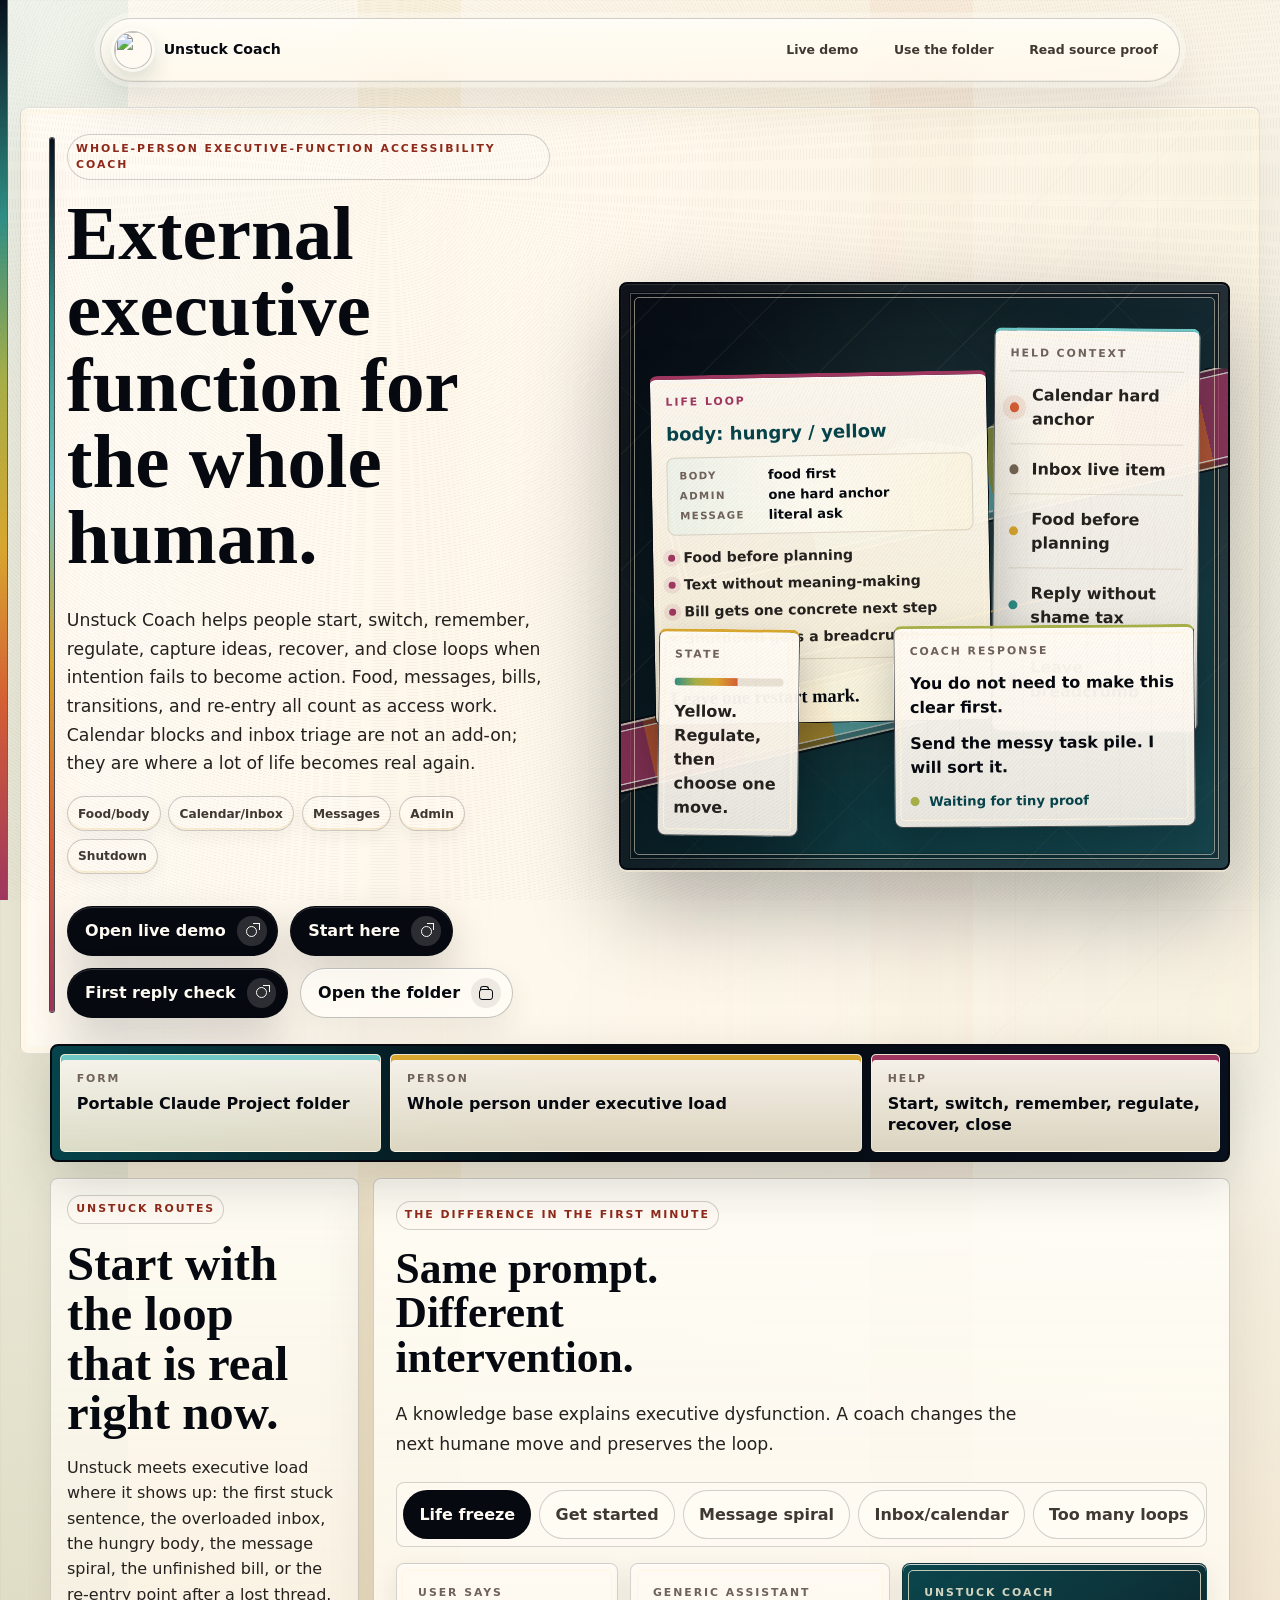
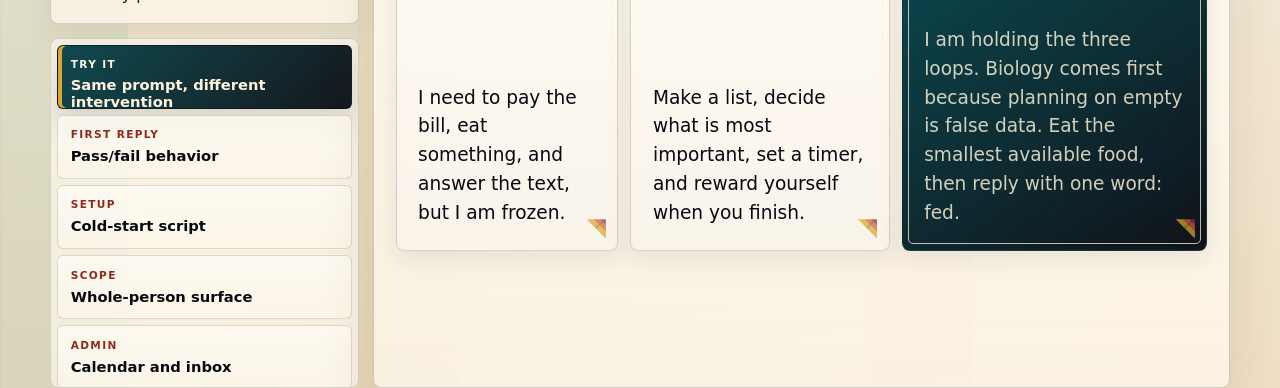
==== landing/index.html @ f3a48b43 "Publish verified Unstuck Coach submission surface Constraint: Public submission repo must be clean, " ====
<!doctype html>
<html lang="en">
  <head>
    <meta charset="utf-8">
    <meta name="viewport" content="width=device-width, initial-scale=1">
    <title>Unstuck Coach | Executive Function Accessibility Coach</title>
    <meta
      name="description"
      content="Unstuck Coach is a folder-based executive-function accessibility coach for task initiation, working memory overload, calendar and inbox reality, re-entry, and closure without shame."
    >
    <meta name="robots" content="index,follow">
    <meta name="keywords" content="executive function coach, ADHD task initiation, executive-function accessibility, working memory support, body doubling, re-entry after avoidance, calendar inbox coach, AI coach folder">
    <link rel="canonical" href="https://unstuck.kyanitelabs.tech/">
    <meta property="og:type" content="website">
    <meta property="og:site_name" content="Unstuck Coach">
    <meta property="og:title" content="Unstuck Coach | Executive Function Accessibility Coach">
    <meta property="og:description" content="A folder-based coach that turns a messy stuck point into one concrete next move, held context, and tiny proof.">
    <meta property="og:url" content="https://unstuck.kyanitelabs.tech/">
    <meta property="og:image" content="https://unstuck.kyanitelabs.tech/assets/unstuck-coach-logo.png">
    <meta name="twitter:card" content="summary">
    <meta name="twitter:title" content="Unstuck Coach | Executive Function Accessibility Coach">
    <meta name="twitter:description" content="A folder-based coach for starting, switching, remembering, regulating, recovering, and closing loops without shame.">
    <meta name="twitter:image" content="https://unstuck.kyanitelabs.tech/assets/unstuck-coach-logo.png">
    <link rel="icon" type="image/png" href="./assets/unstuck-coach-logo.png">
    <link rel="stylesheet" href="./styles.css?v=nav-proof-density-fix">
    <script type="application/ld+json">
      {
        "@context": "https://schema.org",
        "@type": "SoftwareApplication",
        "name": "Unstuck Coach",
        "applicationCategory": "AccessibilityApplication",
        "operatingSystem": "Claude Project, Codex, AI IDE, local model",
        "url": "https://unstuck.kyanitelabs.tech/",
        "image": "https://unstuck.kyanitelabs.tech/assets/unstuck-coach-logo.png",
        "description": "A folder-based whole-person executive-function accessibility coach that helps people turn messy stuck points into one concrete next move, held context, tiny proof, and clean re-entry.",
        "keywords": "executive function coach, ADHD task initiation, working memory support, body doubling, re-entry after avoidance, calendar inbox coach, AI coach folder",
        "audience": {
          "@type": "Audience",
          "audienceType": "People who need executive-function access support for task initiation, task switching, working memory, body-state routing, re-entry, and closure"
        }
      }
    </script>
  </head>
  <body>
    <header class="site-nav" aria-label="Primary">
      <a class="wordmark" href="#top" aria-label="Unstuck Coach home">
        <img class="wordmark-mark" src="./assets/unstuck-coach-logo.png" alt="" aria-hidden="true" width="64" height="64">
        Unstuck Coach
      </a>
      <button class="nav-toggle" type="button" aria-expanded="false" aria-controls="primary-links" aria-label="Open navigation">
        <span class="nav-toggle-line"></span>
        <span class="nav-toggle-line"></span>
      </button>
      <nav class="nav-links" id="primary-links" aria-label="Page sections">
        <a href="https://unstuck.kyanitelabs.tech/chat/"><span>Live demo</span></a>
        <a href="#setup"><span>Use the folder</span></a>
        <a href="./evidence.html#first-reply-scorecard"><span>Read source proof</span></a>
      </nav>
    </header>

    <main id="top">
      <section class="hero" aria-labelledby="hero-title">
        <div class="workbench-scene" aria-hidden="true">
          <div class="mola-bridge bridge-one"></div>
          <div class="mola-bridge bridge-two"></div>
          <div class="runway-line"></div>
          <div class="scene-panel task-stack">
            <span class="panel-kicker">Held context</span>
            <div class="task-row active"><span></span><strong>Calendar hard anchor</strong></div>
            <div class="task-row"><span></span><strong>Inbox live item</strong></div>
            <div class="task-row"><span></span><strong>Food before planning</strong></div>
            <div class="task-row"><span></span><strong>Reply without shame tax</strong></div>
            <div class="task-row"><span></span><strong>Leave breadcrumb</strong></div>
          </div>
          <div class="scene-panel coach-transcript">
            <span class="panel-kicker">Coach response</span>
            <p>You do not need to make this clear first.</p>
            <p>Send the messy task pile. I will sort it.</p>
            <div class="proof-line"><span></span>Waiting for tiny proof</div>
          </div>
          <div class="scene-panel life-ledger">
            <span class="panel-kicker">Life loop</span>
            <p class="ledger-note">body: hungry / yellow</p>
            <div class="ledger-status-grid" aria-label="Life ledger status">
              <span>Body</span>
              <strong>food first</strong>
              <span>Admin</span>
              <strong>one hard anchor</strong>
              <span>Message</span>
              <strong>literal ask</strong>
            </div>
            <ul class="ledger-list" aria-label="Held life loops">
              <li>Food before planning</li>
              <li>Text without meaning-making</li>
              <li>Bill gets one concrete next step</li>
              <li>Shutdown gets a breadcrumb</li>
            </ul>
            <div class="ledger-close">
              <span>Re-entry</span>
              <strong>Leave one restart mark.</strong>
            </div>
          </div>
          <div class="scene-panel state-meter">
            <span class="panel-kicker">State</span>
            <div class="meter-track"><span></span></div>
            <p>Yellow. Regulate, then choose one move.</p>
          </div>
        </div>

        <div class="hero-copy">
          <p class="eyebrow">Whole-person executive-function accessibility coach</p>
          <h1 id="hero-title">External executive function for the whole human.</h1>
          <p class="hero-deck">
            Unstuck Coach helps people start, switch, remember, regulate,
            capture ideas, recover, and close loops when intention fails to become action.
            Food, messages, bills, transitions, and re-entry all count as access work.
            Calendar blocks and inbox triage are not an add-on; they are where a lot of life becomes real again.
          </p>
          <div class="hero-life-rail" aria-label="Whole-person support surfaces">
            <span>Food/body</span>
            <span>Calendar/inbox</span>
            <span>Messages</span>
            <span>Admin</span>
            <span>Shutdown</span>
          </div>
          <div class="mobile-proof-panel" aria-label="Unstuck first reply preview">
            <span class="panel-kicker">First reply preview</span>
            <div class="mobile-life-signal" aria-label="Mobile whole-person life signal">
              <span><i></i><strong>Food first</strong><small>body before plan</small></span>
              <span><i></i><strong>Hard anchor</strong><small>calendar before cleanup</small></span>
              <span><i></i><strong>Literal ask</strong><small>message before meaning</small></span>
              <span><i></i><strong>Restart mark</strong><small>re-entry before shame</small></span>
            </div>
            <p>You do not need to make this clear first.</p>
            <div class="mobile-proof-grid">
              <span>Move</span>
              <strong>Send the messy task pile.</strong>
              <span>Proof</span>
              <strong>Any three items.</strong>
            </div>
          </div>
          <div class="hero-actions" aria-label="Primary actions">
            <a class="action primary" href="https://unstuck.kyanitelabs.tech/chat/">
              <span class="icon icon-path" aria-hidden="true"></span>
              Open live demo
            </a>
            <a class="action primary" href="#setup">
              <span class="icon icon-path" aria-hidden="true"></span>
              Start here
            </a>
            <a class="action primary" href="#scorecard">
              <span class="icon icon-path" aria-hidden="true"></span>
              First reply check
            </a>
            <a class="action secondary" href="./evidence.html#readme">
              <span class="icon icon-folder" aria-hidden="true"></span>
              Open the folder
            </a>
          </div>
        </div>
      </section>

      <section class="proof-strip" aria-label="Unstuck fit">
        <div>
          <span class="proof-label">Form</span>
          <strong>Portable Claude Project folder</strong>
        </div>
        <div>
          <span class="proof-label">Person</span>
          <strong>Whole person under executive load</strong>
        </div>
        <div>
          <span class="proof-label">Help</span>
          <strong>Start, switch, remember, regulate, recover, close</strong>
        </div>
      </section>

      <section class="review-deck" aria-labelledby="review-deck-title">
        <div class="review-deck-shell">
          <div class="review-deck-intro">
            <p class="eyebrow">Unstuck routes</p>
            <h2 id="review-deck-title">Start with the loop that is real right now.</h2>
            <p>
              Unstuck meets executive load where it shows up: the first stuck sentence,
              the overloaded inbox, the hungry body, the message spiral, the unfinished
              bill, or the re-entry point after a lost thread.
            </p>
          </div>
          <nav class="review-deck-nav" aria-label="Unstuck coaching routes">
            <a href="#demo" data-panel-link="demo"><span>Try it</span><strong>Same prompt, different intervention</strong></a>
            <a href="#scorecard" data-panel-link="scorecard"><span>First reply</span><strong>Pass/fail behavior</strong></a>
            <a href="#setup" data-panel-link="setup"><span>Setup</span><strong>Cold-start script</strong></a>
            <a href="#scope" data-panel-link="scope"><span>Scope</span><strong>Whole-person surface</strong></a>
            <a href="#admin-ops" data-panel-link="admin-ops"><span>Admin</span><strong>Calendar and inbox</strong></a>
            <a href="#receipts" data-panel-link="receipts"><span>Source</span><strong>Readable files</strong></a>
          </nav>
          <div class="review-deck-panels" aria-live="polite">

      <section id="scope" class="section review-panel scope-section" aria-labelledby="scope-title">
        <div class="scope-layout">
          <div class="section-heading compact">
            <p class="eyebrow">Whole-person operating surface</p>
            <h2 id="scope-title">The first move can be food, a text, a calendar anchor, or a bill.</h2>
            <p>
              Unstuck does not turn accessibility support into more output for work.
              It protects the person carrying the loops, then chooses the smallest humane
              move that makes the next minute more real. A brain dump counts, and so
              does a bounded spark when the state system needs activation fuel.
            </p>
            <div class="inline-actions">
              <a class="action secondary" href="./evidence.html#whole-person-tour">
                <span class="icon icon-path" aria-hidden="true"></span>
                Test six life surfaces
              </a>
              <a class="action secondary" href="./evidence.html#verify-whole-person-tour">
                <span class="icon icon-folder" aria-hidden="true"></span>
                Open tour evidence
              </a>
              <a class="action secondary" href="./evidence.html#admin-ops-playbooks">
                <span class="icon icon-path" aria-hidden="true"></span>
                Calendar + inbox playbooks
              </a>
            </div>
          </div>

          <div class="scope-board" aria-label="Unstuck whole-person coaching modes">
            <div class="scope-core">
              <span class="pane-label">Unstuck loop</span>
              <strong>State -> friction -> one humane concrete move -> tiny proof -> re-entry trail.</strong>
              <p>The coach holds the rest so the person does not have to hold it all at once.</p>
            </div>

            <ol class="scope-lanes">
              <li>
                <span class="scope-signal signal-body" aria-hidden="true"></span>
                <div>
                  <strong>Food and body</strong>
                  <p>Hungry, fried, understimulated, overstimulated, late, or coming out of hyperfocus.</p>
                </div>
                <small>Reset or spark</small>
              </li>
              <li>
                <span class="scope-signal signal-admin" aria-hidden="true"></span>
                <div>
                  <strong>Calendar and inbox</strong>
                  <p>Hard anchors, live obligations, reply debt, missed commitments, scheduling friction.</p>
                </div>
                <small>Reality before cleanup</small>
              </li>
              <li>
                <span class="scope-signal signal-message" aria-hidden="true"></span>
                <div>
                  <strong>Messages and shame</strong>
                  <p>Separate what was said from what it means before meaning-making takes over.</p>
                </div>
                <small>Literal ask first</small>
              </li>
              <li>
                <span class="scope-signal signal-home" aria-hidden="true"></span>
                <div>
                  <strong>Home and admin loops</strong>
                  <p>Dishes, forms, bills, bags, errands, and surfaces that become too loud to enter.</p>
                </div>
                <small>One relief mark</small>
              </li>
              <li>
                <span class="scope-signal signal-capture" aria-hidden="true"></span>
                <div>
                  <strong>Capture and re-entry</strong>
                  <p>Park the idea, sort the brain dump, close the loop, and make restart visible.</p>
                </div>
                <small>No lost thread</small>
              </li>
            </ol>
          </div>
        </div>
      </section>

      <section id="admin-ops" class="section review-panel admin-rhythm-section" aria-labelledby="admin-rhythm-title">
        <div class="admin-rhythm-layout">
          <div class="section-heading compact">
            <p class="eyebrow">Calendar and inbox layer</p>
            <h2 id="admin-rhythm-title">Calendar and inbox are part of the life loop.</h2>
            <p>
              The coach does not need account access to be useful. It helps the user
              turn calendar drift, inbox noise, reply debt, missed obligations, and
              scheduling friction into one concrete decision at a time, without
              pretending the folder can read accounts or run the user's life.
            </p>
            <div class="inline-actions">
              <a class="action secondary" href="./evidence.html#admin-ops-playbooks">
                <span class="icon icon-path" aria-hidden="true"></span>
                Open admin playbooks
              </a>
              <a class="action secondary" href="./evidence.html#verify-admin-ops-playbooks">
                <span class="icon icon-folder" aria-hidden="true"></span>
                Open admin evidence
              </a>
            </div>
          </div>

          <div class="admin-rhythm-board" aria-label="Unstuck calendar and inbox coaching rhythm">
            <figure class="admin-rhythm-visual">
              <img
                src="./assets/unstuck-admin-bridge.jpg"
                alt="Layered bridge-style operating map with mail, calendar, reply, money, settings, and dashboard surfaces connected as one workflow."
              >
            </figure>
            <article class="admin-rhythm-card">
              <span class="pane-label">Calendar reality</span>
              <strong>Find the next hard anchor before rebuilding the week.</strong>
              <p>Meetings, deadlines, travel, pickup, sleep, meals, medication, and recovery buffers become the map.</p>
            </article>
            <article class="admin-rhythm-card">
              <span class="pane-label">Inbox live obligation</span>
              <strong>Rescue consequence before cleanup.</strong>
              <p>One sender, subject, date, or deadline cue. Reply, schedule, delegate, park, archive, or mark not live.</p>
            </article>
            <article class="admin-rhythm-card">
              <span class="pane-label">Reply debt recovery</span>
              <strong>Repair trust without shame theater.</strong>
              <p>Literal ask, real consequence, smallest honest reply, and a close status the user can believe.</p>
            </article>
            <div class="admin-boundary" aria-label="Admin operations safety boundary">
              <span>Boundary</span>
              <strong>No autonomous reading, sending, scheduling, or inbox-zero promises.</strong>
              <p>Unstuck coaches the management pass and asks for proof: one hard anchor, one live item, one draft, or one parked re-entry time.</p>
            </div>
          </div>
        </div>
      </section>

      <section id="cold-run" class="section review-panel coldrun-section" aria-labelledby="coldrun-title">
        <div class="coldrun-layout">
          <div class="section-heading compact">
            <p class="eyebrow">First run</p>
            <h2 id="coldrun-title">Start before you read everything.</h2>
            <p>
              The first path is deliberately small: open the start file, load the folder,
              paste the project instructions, and test the live stuck-loop prompt.
              It proves the coach by crossing one real threshold, not by asking the user
              to admire the whole system first.
            </p>
            <div class="inline-actions">
              <a class="action secondary" href="./evidence.html#start-here">
                <span class="icon icon-path" aria-hidden="true"></span>
                Start file
              </a>
              <a class="action secondary" href="./evidence.html#verify-start-here">
                <span class="icon icon-folder" aria-hidden="true"></span>
                Open first-run evidence
              </a>
            </div>
          </div>

          <ol class="coldrun-steps">
            <li>
              <span>01</span>
              <strong>Open `START_HERE.md`.</strong>
              <p>The root file gives the one-minute path without making someone assemble the folder map first.</p>
            </li>
            <li>
              <span>02</span>
              <strong>Paste `PROJECT_INSTRUCTIONS.md`.</strong>
              <p>The coach starts from state, friction, one concrete move, held context, proof, and closure.</p>
            </li>
            <li>
              <span>03</span>
              <strong>Try the stuck-loop prompt.</strong>
              <p>`I need a coach to get started on this.` The first reply must coach, not explain productivity.</p>
            </li>
          </ol>
        </div>
      </section>

      <section id="brief" class="section review-panel brief-section" aria-labelledby="brief-title">
        <div class="brief-layout">
          <div class="section-heading compact">
            <p class="eyebrow">What makes it Unstuck</p>
            <h2 id="brief-title">The folder is the coach's operating surface.</h2>
            <p>
              Unstuck is not trying to win by looking like every other proof dashboard.
              It works because the files carry the coach's identity, rules, examples,
              boundaries, life-surface protocols, and cold-start prompts.
            </p>
          </div>

          <div class="brief-board" aria-label="Unstuck product anchors">
            <article>
              <span>Coach contract</span>
              <strong>Identity, rules, examples, and reference files each carry one job.</strong>
              <a href="./evidence.html#readme">Open folder guide</a>
            </article>
            <article>
              <span>Operating loop</span>
              <strong>State, friction, move, held context, proof, close.</strong>
              <a href="./evidence.html#rules">Read rules</a>
            </article>
            <article>
              <span>Cold start</span>
              <strong>One stuck sentence should become one usable next move.</strong>
              <a href="./evidence.html#transcript-pack">Read the transcripts</a>
            </article>
            <article>
              <span>Whole-person scope</span>
              <strong>Food, messages, bills, calendar reality, shutdown, and re-entry all count.</strong>
              <a href="./evidence.html#product-thesis">Read the thesis</a>
            </article>
            <article>
              <span>Boundaries</span>
              <strong>The coach helps with access; it does not pretend to be therapy or account automation.</strong>
              <a href="./evidence.html#safety-boundaries">Read boundaries</a>
            </article>
          </div>
        </div>
      </section>

      <section id="thesis" class="section review-panel thesis-section" aria-labelledby="thesis-title">
        <div class="thesis-layout">
          <div class="section-heading compact">
            <p class="eyebrow">Product thesis</p>
            <h2 id="thesis-title">The design point of view is part of the coach.</h2>
            <p>
              Unstuck is not a folder plus a pitch. It has a product argument:
              the context is the interface, first contact is the fastest public test,
              and the whole-person support loop should be easy to inspect without
              becoming the whole story.
            </p>
            <div class="inline-actions">
              <a class="action secondary" href="./evidence.html#product-thesis">
                <span class="icon icon-path" aria-hidden="true"></span>
                Read product thesis
              </a>
              <a class="action secondary" href="./evidence.html#verify-product-thesis">
                <span class="icon icon-folder" aria-hidden="true"></span>
                Open thesis evidence
              </a>
            </div>
          </div>

          <div class="thesis-points" aria-label="Unstuck product thesis">
            <article>
              <span class="pane-label">Folder</span>
              <strong>The files are the interface.</strong>
              <p>Claude Project knowledge is the product surface, so every file has one coaching job.</p>
            </article>
            <article>
              <span class="pane-label">Operating loop</span>
              <strong>The coach covers start, switch, remember, regulate, capture, recover, and close.</strong>
              <p>The stuck-loop prompt is only the fastest proof path; the product is broader accessibility scaffolding for a whole person.</p>
            </article>
            <article>
              <span class="pane-label">Boundary</span>
              <strong>The coach stops before therapy or execution.</strong>
              <p>It protects dignity, reduces the first move, and leaves re-entry visible.</p>
            </article>
          </div>
        </div>
      </section>

      <section id="handoff" class="section review-panel handoff-section" aria-labelledby="handoff-title">
        <div class="handoff-layout">
          <div class="section-heading compact">
            <p class="eyebrow">Operator handoff</p>
            <h2 id="handoff-title">A new user can test the coach without a call.</h2>
            <p>
              The handoff card turns the folder into a cold-usable object: when to use it,
              what good coaching looks like, where the limits are, and where to start.
            </p>
            <div class="inline-actions">
              <a class="action secondary" href="./evidence.html#handoff-card">
                <span class="icon icon-path" aria-hidden="true"></span>
                Read handoff card
              </a>
              <a class="action secondary" href="./evidence.html#writeup">
                <span class="icon icon-folder" aria-hidden="true"></span>
                Read writeup
              </a>
            </div>
          </div>
          <figure class="handoff-figure">
            <img src="./assets/unstuck-handoff-card.svg" alt="Unstuck Coach handoff card showing the coaching loop: state, friction, move, hold, check, close.">
          </figure>
        </div>
      </section>

      <section id="setup" class="section review-panel setup-section" aria-labelledby="setup-title">
        <div class="setup-layout">
          <div class="section-heading compact">
            <p class="eyebrow">Claude Project launch kit</p>
            <h2 id="setup-title">The first run is already scripted.</h2>
            <p>
              Load the folder wherever the workspace can read local files. Claude Project
              is the primary path, but Codex, Antigravity-style project IDEs, and
              local models can use the same coach contract.
            </p>
            <div class="inline-actions">
              <a class="action secondary" href="./evidence.html#project-instructions">
                <span class="icon icon-path" aria-hidden="true"></span>
                Project instructions
              </a>
              <a class="action secondary" href="./evidence.html#first-run">
                <span class="icon icon-path" aria-hidden="true"></span>
                First run
              </a>
              <a class="action secondary" href="./evidence.html#first-reply-scorecard">
                <span class="icon icon-path" aria-hidden="true"></span>
                First reply
              </a>
              <a class="action secondary" href="./evidence.html#transcript-pack">
                <span class="icon icon-folder" aria-hidden="true"></span>
                Transcript pack
              </a>
            </div>
          </div>

          <div class="setup-board setup-flow" aria-label="Unstuck setup prompt and cold tests">
            <article class="start-prompt setup-primary">
              <div class="prompt-card-head">
                <span class="pane-label">One start prompt</span>
                <button class="copy-control" type="button" data-copy-target="#start-prompt-text" aria-label="Copy start prompt" title="Copy start prompt">
                  <span class="icon icon-copy" aria-hidden="true"></span>
                  <span>Copy</span>
                </button>
              </div>
              <pre><code id="start-prompt-text">You are Unstuck Coach. Read identity.md, rules.md, examples.md, and reference/. Coach me through the life loop in front of me. If my first message is vague, ask one state-calibrating question. If I name a stuck signal, route it directly.</code></pre>
            </article>

            <div class="setup-path-list" aria-label="Runner paths">
              <article>
                <span class="pane-label">Claude Project path</span>
                <strong>Add the folder as project knowledge.</strong>
                <p>Paste `PROJECT_INSTRUCTIONS.md`, then start with the same coach prompt.</p>
              </article>
              <article>
                <span class="pane-label">Codex path</span>
                <strong>Open this folder as the workspace.</strong>
                <p>Ask Codex to read `PROJECT_INSTRUCTIONS.md`, `START_HERE.md`, `identity.md`, `rules.md`, `examples.md`, and `reference/` before coaching.</p>
              </article>
              <article>
                <span class="pane-label">Antigravity / AI IDE path</span>
                <strong>Create a project from the Unstuck folder.</strong>
                <p>Keep file access scoped to this folder, then load the same coach contract.</p>
              </article>
              <article>
                <span class="pane-label">Local model path</span>
                <strong>Paste the operating files into context.</strong>
                <p>Use `PROJECT_INSTRUCTIONS.md`, `identity.md`, `rules.md`, `examples.md`, `reference/coaching-protocols.md`, `reference/signal-map.md`, and `reference/safety-boundaries.md`.</p>
              </article>
            </div>

            <div class="cold-prompt-strip" aria-label="Cold prompts">
              <article>
                <div class="prompt-card-head">
                  <span class="pane-label">Cold prompt 01</span>
                  <button class="copy-control" type="button" data-copy-target="#cold-prompt-start" aria-label="Copy cold prompt 01" title="Copy cold prompt">
                    <span class="icon icon-copy" aria-hidden="true"></span>
                    <span>Copy</span>
                  </button>
                </div>
                <p id="cold-prompt-start">I need a coach to get started on this.</p>
              </article>
              <article>
                <div class="prompt-card-head">
                  <span class="pane-label">Cold prompt 02</span>
                  <button class="copy-control" type="button" data-copy-target="#cold-prompt-life" aria-label="Copy cold prompt 02" title="Copy cold prompt">
                    <span class="icon icon-copy" aria-hidden="true"></span>
                    <span>Copy</span>
                  </button>
                </div>
                <p id="cold-prompt-life">I need to pay the bill, eat something, and answer the text, but I am frozen.</p>
              </article>
              <article>
                <div class="prompt-card-head">
                  <span class="pane-label">Cold prompt 03</span>
                  <button class="copy-control" type="button" data-copy-target="#cold-prompt-inbox-calendar" aria-label="Copy cold prompt 03" title="Copy cold prompt">
                    <span class="icon icon-copy" aria-hidden="true"></span>
                    <span>Copy</span>
                  </button>
                </div>
                <p id="cold-prompt-inbox-calendar">My inbox and calendar are a mess and I do not know what is real.</p>
              </article>
              <article>
                <div class="prompt-card-head">
                  <span class="pane-label">Cold prompt 04</span>
                  <button class="copy-control" type="button" data-copy-target="#cold-prompt-feedback" aria-label="Copy cold prompt 04" title="Copy cold prompt">
                    <span class="icon icon-copy" aria-hidden="true"></span>
                    <span>Copy</span>
                  </button>
                </div>
                <p id="cold-prompt-feedback">That message makes me feel like I did something wrong.</p>
              </article>
            </div>

            <article class="setup-note">
              <span class="pane-label">First-run behavior</span>
              <strong>First reply pass condition</strong>
              <p>Name the friction, give one concrete move, and ask for tiny proof. No article, no menu, no moralizing.</p>
              <p>`PROJECT_INSTRUCTIONS.md` routes concrete stuck signals directly. The coach should not ask the traffic-light question first.</p>
              <a href="./evidence.html#first-run">Read `FIRST_RUN.md`</a>
            </article>
          </div>
        </div>
      </section>

      <section id="scorecard" class="section review-panel scorecard-section" aria-labelledby="scorecard-title">
        <div class="scorecard-layout">
          <div class="section-heading compact">
            <p class="eyebrow">First reply behavior</p>
            <h2 id="scorecard-title">Know whether the first reply is coaching.</h2>
            <p>
              The fastest signal is the first response to a stuck prompt. It should
              change the next move, not explain executive dysfunction.
            </p>
            <div class="inline-actions">
              <a class="action secondary" href="./evidence.html#first-reply-scorecard">
                <span class="icon icon-path" aria-hidden="true"></span>
                Open scorecard
              </a>
              <a class="action secondary" href="./evidence.html#verify-first-reply-scorecard">
                <span class="icon icon-folder" aria-hidden="true"></span>
                Open score evidence
              </a>
              <a class="action secondary" href="./evidence.html#safety-boundaries">
                <span class="icon icon-path" aria-hidden="true"></span>
                Read boundaries
              </a>
            </div>
          </div>

          <div class="scorecard-board" aria-label="First reply pass and fail criteria">
            <article>
              <span class="pane-label">Pass 01</span>
              <strong>Names friction.</strong>
              <p>Task-start friction, overload, communication threat, capture, recovery, or calibration need.</p>
            </article>
            <article>
              <span class="pane-label">Pass 02</span>
              <strong>Gives one move.</strong>
              <p>One concrete action the user can do now, not a list of competing tactics.</p>
            </article>
            <article>
              <span class="pane-label">Pass 03</span>
              <strong>Holds context.</strong>
              <p>The coach keeps the rest of the task list out of working memory.</p>
            </article>
            <article>
              <span class="pane-label">Pass 04</span>
              <strong>Asks for proof.</strong>
              <p>The reply ends with tiny evidence or one state signal.</p>
            </article>
            <article class="fail-card">
              <span class="pane-label">Immediate fail</span>
              <strong>Article, menu, moralizing, vague continuation, or unsafe clinical advice.</strong>
              <p>If the first response does that, the folder is not coaching hard enough.</p>
            </article>
          </div>
        </div>
      </section>

      <section id="faq" class="section review-panel faq-section" aria-labelledby="faq-title">
        <div class="section-heading compact">
          <p class="eyebrow">Boundaries</p>
          <h2 id="faq-title">The coach helps with the next move, not someone else's life.</h2>
          <p>
            Unstuck does not read accounts, send messages, schedule events, or
            promise inbox zero. It helps the user name what is real and choose one
            humane next action.
          </p>
          <div class="inline-actions">
            <a class="action secondary" href="./evidence.html#safety-boundaries">
              <span class="icon icon-path" aria-hidden="true"></span>
              Read boundaries
            </a>
            <a class="action secondary" href="./evidence.html#rules">
              <span class="icon icon-folder" aria-hidden="true"></span>
              Read rules
            </a>
          </div>
        </div>
      </section>

      <section id="reel" class="section review-panel reel-section" aria-labelledby="reel-title">
        <div class="reel-layout">
          <div class="section-heading compact">
            <p class="eyebrow">75-second walkthrough reel</p>
            <h2 id="reel-title">Show the life loop before the file map.</h2>
            <p>
              The reel should make the coach feel concrete before it becomes a list
              of files: a stuck moment, one intervention, the safety boundary, and
              the evidence behind it.
            </p>
            <div class="inline-actions">
              <a class="action secondary" href="./reel.html">
                <span class="icon icon-path" aria-hidden="true"></span>
                Open reel page
              </a>
              <a class="action secondary" href="./evidence.html#pitch-reel">
                <span class="icon icon-path" aria-hidden="true"></span>
                Open reel script
              </a>
              <a class="action secondary" href="./evidence.html#verify-pitch-reel">
                <span class="icon icon-folder" aria-hidden="true"></span>
                Open reel evidence
              </a>
              <a class="action secondary" href="./evidence.html#verify-reel-page">
                <span class="icon icon-folder" aria-hidden="true"></span>
                Open page evidence
              </a>
            </div>
          </div>

          <div class="reel-board" aria-label="Pitch reel shot sequence">
            <article>
              <span class="pane-label">0:00-0:08</span>
              <strong>Threshold.</strong>
              <p>Hero plus first-reply preview: this is the visible gateway into the whole-person coach.</p>
            </article>
            <article>
              <span class="pane-label">0:08-0:18</span>
              <strong>Load path.</strong>
              <p>`START_HERE.md` and the launch kit make the folder testable before anyone reads every file.</p>
            </article>
            <article>
              <span class="pane-label">0:18-0:31</span>
              <strong>Score the first reply.</strong>
              <p>Pass means name friction, give one move, hold context, and ask for tiny proof.</p>
            </article>
            <article>
              <span class="pane-label">0:31-0:44</span>
              <strong>Open the live demo.</strong>
              <p>A real chat turns a stuck sentence into one next move instead of an article.</p>
            </article>
            <article>
              <span class="pane-label">0:44-0:58</span>
              <strong>Stress the coach.</strong>
              <p>Transcript pack, red-face evals, and ICM trace show shame, overload, inbox/calendar reality, communication threat, and re-entry.</p>
            </article>
            <article class="reel-final">
              <span class="pane-label">0:58-1:15</span>
              <strong>Close on evidence.</strong>
              <p>Open the rendered evidence reader for the source files, examples, and boundaries.</p>
            </article>
          </div>
        </div>
      </section>

      <section id="demo" class="section review-panel demo-section" aria-labelledby="demo-title">
        <div class="section-heading">
          <p class="eyebrow">The difference in the first minute</p>
          <h2 id="demo-title">Same prompt. Different intervention.</h2>
          <p>
            A knowledge base explains executive dysfunction. A coach changes the next humane move and preserves the loop.
          </p>
        </div>

        <div class="demo-shell">
          <div class="prompt-rail" role="tablist" aria-label="Demo prompts">
            <button class="prompt-tab active" type="button" data-demo="0" role="tab" aria-selected="true">
              Life freeze
            </button>
            <button class="prompt-tab" type="button" data-demo="1" role="tab" aria-selected="false">
              Get started
            </button>
            <button class="prompt-tab" type="button" data-demo="2" role="tab" aria-selected="false">
              Message spiral
            </button>
            <button class="prompt-tab" type="button" data-demo="3" role="tab" aria-selected="false">
              Inbox/calendar
            </button>
            <button class="prompt-tab" type="button" data-demo="4" role="tab" aria-selected="false">
              Too many loops
            </button>
            <button class="prompt-tab" type="button" data-demo="5" role="tab" aria-selected="false">
              Failed plan
            </button>
          </div>

          <div class="comparison-grid">
            <article class="response-pane user-pane">
              <span class="pane-label">User says</span>
              <p id="demo-prompt">I need to pay the bill, eat something, and answer the text, but I am frozen.</p>
            </article>
            <article class="response-pane generic-pane">
              <span class="pane-label">Generic assistant</span>
              <p id="demo-generic">Make a list, decide what is most important, set a timer, and reward yourself when you finish.</p>
            </article>
            <article class="response-pane unstuck-pane">
              <span class="pane-label">Unstuck Coach</span>
              <p id="demo-unstuck">I am holding the three loops. Biology comes first because planning on empty is false data. Eat the smallest available food, then reply with one word: fed.</p>
            </article>
          </div>
        </div>
      </section>

      <section id="method" class="section review-panel method-section" aria-labelledby="method-title">
        <div class="section-heading compact">
          <p class="eyebrow">Interpretable context methodology</p>
          <h2 id="method-title">Each file owns one coaching job.</h2>
        </div>

        <div class="file-map" aria-label="Required folder structure">
          <article class="file-node">
            <span class="file-index">01</span>
            <h3>identity.md</h3>
            <p>Defines the athlete, coaching promise, voice, and boundaries.</p>
          </article>
          <article class="file-node">
            <span class="file-index">02</span>
            <h3>rules.md</h3>
            <p>Turns executive-function signals into state, friction, move, hold, check, close.</p>
          </article>
          <article class="file-node">
            <span class="file-index">03</span>
            <h3>examples.md</h3>
            <p>Shows calibrated coaching under shame, overload, communication threat, and task-start friction.</p>
          </article>
          <article class="file-node">
            <span class="file-index">04</span>
            <h3>reference/</h3>
            <p>Holds protocols, admin operations playbooks, safety boundaries, source notes, and the signal map.</p>
          </article>
          <article class="file-node">
            <span class="file-index">05</span>
            <h3>README.md</h3>
            <p>Gives a stranger the cold-start path, prompts, and proof artifacts.</p>
          </article>
        </div>
      </section>

      <section id="behavior" class="section review-panel behavior-section" aria-labelledby="behavior-title">
        <div class="section-heading">
          <p class="eyebrow">Research made behavioral</p>
          <h2 id="behavior-title">The coach does not describe friction. It handles it.</h2>
        </div>

        <div class="behavior-grid">
          <article>
            <h3>Working memory overload</h3>
            <p>Holds the list, returns one next move, and parks the rest visibly.</p>
          </article>
          <article>
            <h3>Time blindness</h3>
            <p>Budgets setup, resistance, testing, transitions, and re-entry before the hard stop.</p>
          </article>
          <article>
            <h3>Shame after avoidance</h3>
            <p>Reconstructs from artifacts, not memory, and removes the shame tax.</p>
          </article>
          <article>
            <h3>Novelty pull</h3>
            <p>Uses a tangent firewall: chase, bookmark, or discard.</p>
          </article>
          <article>
            <h3>Hyperfocus crash</h3>
            <p>Closes the loop with biological recovery and one re-entry breadcrumb.</p>
          </article>
          <article>
            <h3>Communication threat</h3>
            <p>Sorts comments into correctness, style, scope, or confusion before meaning-making.</p>
          </article>
        </div>
      </section>

      <section id="receipts" class="section review-panel receipts-section" aria-labelledby="receipts-title">
          <div class="section-heading">
          <p class="eyebrow">Evidence behind the product</p>
          <h2 id="receipts-title">The source files are readable when someone wants proof.</h2>
          <p>
            The landing should explain Unstuck. The evidence reader should carry
            the heavier proof work: source files, examples, boundaries, and checks.
          </p>
        </div>
        <div class="receipts-grid receipt-reader">
          <a class="receipt-feature" href="./evidence.html#first-run">
            <span>Start here</span>
            <strong>The first run is a receipt.</strong>
            <small>FIRST_RUN.md shows the prompt, the expected first move, the tiny proof loop, and what should fail.</small>
          </a>

          <div class="receipt-list" aria-label="Readable source proof">
            <a href="./evidence.html#rules">
              <span>Coach contract</span>
              <strong>It coaches instead of informing.</strong>
              <small>rules.md</small>
            </a>
            <a href="./evidence.html#first-reply-scorecard">
              <span>First reply</span>
              <strong>The first reply is scoreable.</strong>
              <small>FIRST_REPLY_SCORECARD.md</small>
            </a>
            <a href="./evidence.html#whole-person-tour">
              <span>Life surfaces</span>
              <strong>The whole-person tour is testable.</strong>
              <small>demo/whole-person-tour.md</small>
            </a>
            <a href="./evidence.html#signal-map">
              <span>Operating surface</span>
              <strong>The whole-person operating surface is inspectable.</strong>
              <small>reference/signal-map.md</small>
            </a>
          </div>

          <div class="receipt-compact-links" aria-label="More proof documents">
            <a href="./evidence.html#product-thesis">Product thesis</a>
            <a href="./evidence.html#transcript-pack">Cold transcripts</a>
            <a href="./evidence.html#admin-ops-playbooks">Calendar + inbox playbooks</a>
            <a href="./evidence.html#red-face-tests">Stress tests</a>
            <a href="./evidence.html#receipts">Full evidence map</a>
          </div>

          <details class="receipt-more">
            <summary>More source checks</summary>
            <div class="receipt-compact-links" aria-label="Additional source checks">
              <a href="./evidence.html#icm-trace">ICM trace</a>
              <a href="./evidence.html#verify-icm-trace">ICM trace check</a>
              <a href="./evidence.html#verify-first-run">First-run check</a>
              <a href="./evidence.html#verify-landing-copy">Landing-copy check</a>
              <a href="./evidence.html#verify-first-reply-acceptance">First-reply acceptance test</a>
              <a href="./evidence.html#verify-competition-rules-trace">Rules trace check</a>
            </div>
          </details>
        </div>
      </section>

          </div>
        </div>
      </section>
    </main>

    <script src="./app.js"></script>
  </body>
</html>
---- landing/styles.css ----
:root {
  color-scheme: light;
  --ink: #060910;
  --ink-soft: #24211f;
  --muted: #6f625b;
  --muted-strong: #403832;
  --paper: #fff8ec;
  --paper-soft: #f8f3eb;
  --surface: #fffaf2;
  --surface-deep: #eadcc6;
  --cream-line: #fff5dc;
  --line: #d9d0c4;
  --line-strong: #766755;
  --start: #ff4b1f;
  --start-deep: #8f2a1b;
  --sage: #008d99;
  --steel: #06434a;
  --gold: #ffc018;
  --cyan: #00d7e8;
  --lime: #b7f10b;
  --orange: #ff8b00;
  --magenta: #ff147f;
  --magenta-muted: #c8004d;
  --sky-muted: #00f0d4;
  --taste-teal: #2f8e86;
  --taste-cyan: #6fc7c5;
  --taste-lichen: #a7af48;
  --taste-saffron: #d9a72f;
  --taste-coral: #ef724b;
  --taste-clay: #d65f35;
  --taste-berry: #9f365f;
  --taste-ink: #07101c;
  --taste-veil: rgba(255, 248, 236, 0.68);
  --shadow-ambient: 0 30px 84px rgba(36, 33, 31, 0.14);
  --shadow-soft: 0 18px 52px rgba(36, 33, 31, 0.11);
  --shadow-tight: 0 8px 24px rgba(36, 33, 31, 0.09);
  --shadow-ink: 0 28px 70px rgba(6, 9, 16, 0.28);
  --radius: 8px;
  --ease-out: cubic-bezier(0.2, 0, 0.2, 1);
  --ease-spring: var(--ease-out);
  --motion-fast: 120ms;
  --motion-soft: 180ms;
  --wrap: min(1180px, calc(100% - 3rem));
  --editorial: "PP Editorial New", "Canela", "Fraunces", "New York", serif;
  font-family: "Avenir Next", "Plus Jakarta Sans", "Geist", "Satoshi", system-ui, sans-serif;
  letter-spacing: 0;
}

* {
  box-sizing: border-box;
}

html {
  scroll-behavior: auto;
}

html.evidence-reader-shell {
  scroll-behavior: auto;
}

body {
  min-width: 320px;
  margin: 0;
  background:
    linear-gradient(90deg, rgba(6, 9, 16, 0.018) 0 1px, transparent 1px 142px),
    linear-gradient(180deg, rgba(6, 9, 16, 0.016) 0 1px, transparent 1px 142px),
    linear-gradient(90deg, rgba(47, 142, 134, 0.08) 0 10%, transparent 10% 28%, rgba(217, 167, 47, 0.075) 28% 36%, transparent 36% 68%, rgba(214, 95, 53, 0.055) 68% 76%, transparent 76%),
    linear-gradient(132deg, rgba(255, 253, 246, 0.54), rgba(217, 167, 47, 0.08) 28%, rgba(47, 142, 134, 0.055) 64%, transparent 100%),
    linear-gradient(180deg, var(--surface) 0%, var(--paper) 52%, #f0dfc4 100%);
  color: var(--ink);
  font-size: 16px;
  line-height: 1.5;
  text-rendering: optimizeLegibility;
}

body::before {
  content: "";
  position: fixed;
  inset: 0;
  z-index: 4;
  pointer-events: none;
  opacity: 0.038;
  background-image:
    repeating-radial-gradient(circle at 30% 20%, rgba(8, 7, 5, 0.9) 0 0.6px, transparent 0.7px 3px);
  mix-blend-mode: multiply;
}

body::after {
  content: "";
  position: fixed;
  inset: 0 auto 0 0;
  z-index: 3;
  width: 0.46rem;
  pointer-events: none;
  background:
    linear-gradient(180deg, var(--taste-ink), var(--taste-teal) 24%, var(--taste-lichen) 42%, var(--taste-saffron) 61%, var(--taste-clay) 78%, var(--taste-berry)),
    repeating-linear-gradient(180deg, transparent 0 34px, rgba(255, 245, 220, 0.72) 34px 37px, transparent 37px 72px);
  box-shadow:
    1px 0 0 rgba(6, 9, 16, 0.58),
    10px 0 34px rgba(6, 9, 16, 0.06);
}

a {
  color: inherit;
  text-decoration: none;
}

button,
input,
textarea {
  font: inherit;
}

button {
  color: inherit;
}

:where(a, button, textarea):focus-visible {
  outline: 3px solid var(--cyan);
  outline-offset: 4px;
  box-shadow: 0 0 0 7px rgba(0, 215, 232, 0.16);
}

::selection {
  background: rgba(214, 163, 56, 0.28);
}

.site-nav,
.reel-nav {
  position: fixed;
  top: 1.15rem;
  left: 50%;
  z-index: 7;
  width: min(1080px, calc(100% - 2rem));
  transform: translateX(-50%);
  display: flex;
  align-items: center;
  justify-content: space-between;
  gap: 1rem;
  min-height: 3.48rem;
  padding: 0.34rem 0.42rem 0.34rem 0.62rem;
  border: 1px solid rgba(6, 9, 16, 0.18);
  border-radius: 999px;
  background:
    linear-gradient(180deg, rgba(255, 253, 246, 0.92), rgba(255, 248, 236, 0.82));
  box-shadow:
    inset 0 1px 0 rgba(255, 255, 255, 0.84),
    inset 0 -1px 0 rgba(6, 9, 16, 0.05),
    0 0 0 0.34rem rgba(255, 253, 246, 0.42),
    0 18px 48px rgba(36, 33, 31, 0.09);
  backdrop-filter: blur(20px) saturate(1.18);
}

.wordmark,
.nav-links,
.reel-nav nav {
  display: flex;
  align-items: center;
}

.wordmark {
  gap: 0.72rem;
  padding: 0.38rem 0.68rem 0.38rem 0.2rem;
  border-radius: 999px;
  color: var(--ink);
  font-size: 0.88rem;
  font-weight: 840;
  letter-spacing: 0;
  white-space: nowrap;
}

.wordmark-mark {
  width: 2.38rem;
  height: 2.38rem;
  display: block;
  flex: 0 0 auto;
  border: 1px solid rgba(6, 9, 16, 0.24);
  border-radius: 50%;
  background: var(--surface);
  box-shadow:
    0 0 0 3px rgba(255, 253, 246, 0.78),
    0 9px 20px rgba(47, 142, 134, 0.12),
    0 12px 28px rgba(71, 51, 30, 0.12);
  object-fit: cover;
  object-position: center;
}

.nav-toggle {
  display: none;
  width: 2.7rem;
  height: 2.7rem;
  align-items: center;
  justify-content: center;
  border: 1px solid rgba(168, 148, 120, 0.34);
  border-radius: 50%;
  background: rgba(255, 253, 246, 0.82);
  box-shadow: inset 0 1px 0 rgba(255, 255, 255, 0.78);
  cursor: pointer;
}

.nav-toggle-line {
  position: absolute;
  width: 1rem;
  height: 1px;
  background: var(--ink);
  transform-origin: center;
  transition: opacity var(--motion-fast) var(--ease-out);
}

.nav-toggle-line:first-child {
  transform: translateY(-0.22rem);
}

.nav-toggle-line:last-child {
  transform: translateY(0.22rem);
}

.nav-open .nav-toggle-line:first-child {
  transform: rotate(45deg);
}

.nav-open .nav-toggle-line:last-child {
  transform: rotate(-45deg);
}

.nav-links,
.reel-nav nav {
  gap: 0.42rem;
}

.nav-links a,
.reel-nav nav a {
  position: relative;
  padding: 0.58rem 0.84rem;
  border: 1px solid transparent;
  border-radius: 999px;
  color: var(--muted-strong);
  font-size: 0.78rem;
  font-weight: 720;
  line-height: 1;
  transition:
    border-color var(--motion-fast) var(--ease-out),
    color var(--motion-fast) var(--ease-out),
    background var(--motion-fast) var(--ease-out);
}

.nav-links a span {
  display: block;
  white-space: nowrap;
}

.nav-links a:hover,
.reel-nav nav a:hover {
  border-color: rgba(47, 142, 134, 0.18);
  background: rgba(44, 123, 115, 0.09);
  color: var(--ink);
}

.nav-links a:active,
.action:active,
.prompt-tab:active,
.copy-control:active,
.sample-chip:active {
  border-color: rgba(6, 9, 16, 0.34);
}

.hero {
  position: relative;
  min-height: 84dvh;
  display: grid;
  grid-template-columns: minmax(0, 0.9fr) minmax(31rem, 1.1fr);
  align-items: center;
  gap: 4.35rem;
  width: var(--wrap);
  margin: 0 auto;
  padding: 8.4rem 0 4.3rem;
  isolation: isolate;
}

.hero::before {
  content: "";
  position: absolute;
  inset: 6.7rem -1.85rem 2.05rem;
  z-index: -2;
  background:
    linear-gradient(90deg, rgba(255, 250, 242, 0.985), rgba(255, 248, 236, 0.76) 58%, rgba(255, 248, 236, 0.32)),
    linear-gradient(120deg, rgba(47, 142, 134, 0.065), transparent 31%, rgba(217, 167, 47, 0.07)),
    repeating-linear-gradient(135deg, rgba(6, 9, 16, 0.02) 0 1px, transparent 1px 56px),
    repeating-linear-gradient(90deg, rgba(217, 208, 196, 0.24) 0 1px, transparent 1px 142px),
    repeating-linear-gradient(0deg, rgba(217, 208, 196, 0.2) 0 1px, transparent 1px 142px);
  border: 1px solid rgba(6, 9, 16, 0.1);
  border-radius: var(--radius);
  box-shadow:
    inset 0 1px 0 rgba(255, 255, 255, 0.84),
    inset 0 0 0 0.42rem rgba(255, 245, 220, 0.34),
    0 24px 78px rgba(71, 51, 30, 0.08);
}

.hero-copy {
  order: 1;
  position: relative;
  min-width: 0;
  max-width: 45rem;
  padding-left: 1.05rem;
}

.hero-copy::before {
  content: "";
  position: absolute;
  top: 0.2rem;
  bottom: 0.35rem;
  left: 0;
  width: 0.22rem;
  border-radius: 999px;
  background:
    linear-gradient(180deg, var(--taste-ink), var(--taste-teal), var(--taste-cyan), var(--taste-saffron), var(--taste-clay), var(--taste-berry)),
    repeating-linear-gradient(180deg, transparent 0 20px, rgba(255, 248, 236, 0.74) 20px 22px, transparent 22px 42px);
  box-shadow:
    0 0 0 1px rgba(6, 9, 16, 0.72),
    0 18px 34px rgba(255, 75, 31, 0.12);
}

.workbench-scene {
  order: 2;
  position: relative;
  min-width: 0;
  min-height: 36.8rem;
  border: 2px solid var(--ink);
  border-radius: var(--radius);
  background:
    linear-gradient(90deg, rgba(255, 245, 220, 0.055) 0 1px, transparent 1px 5.4rem),
    linear-gradient(180deg, rgba(255, 245, 220, 0.04) 0 1px, transparent 1px 5.4rem),
    linear-gradient(145deg, rgba(6, 9, 16, 0.98), rgba(6, 67, 74, 0.96)),
    linear-gradient(126deg, transparent 0%, rgba(217, 167, 47, 0.1) 42%, transparent 72%);
  outline: 1px solid rgba(255, 245, 220, 0.56);
  outline-offset: -0.78rem;
  box-shadow:
    inset 0 1px 0 rgba(255, 245, 220, 0.18),
    inset 0 0 0 0.5rem rgba(255, 245, 220, 0.08),
    inset 0 0 0 0.9rem rgba(6, 9, 16, 0.32),
    0 2px 0 rgba(255, 245, 220, 0.48),
    0 36px 92px rgba(6, 9, 16, 0.3);
  overflow: hidden;
}

.workbench-scene::before {
  content: "";
  position: absolute;
  inset: 0.82rem;
  border: 1px solid rgba(255, 245, 220, 0.5);
  border-radius: 5px;
  pointer-events: none;
  z-index: 5;
}

.workbench-scene::after {
  content: "";
  position: absolute;
  inset: 0;
  background:
    radial-gradient(circle at 50% 44%, rgba(255, 245, 220, 0.11), transparent 17rem),
    repeating-linear-gradient(135deg, transparent 0 38px, rgba(255, 245, 220, 0.05) 38px 39px, transparent 39px 82px),
    repeating-linear-gradient(45deg, transparent 0 68px, rgba(111, 199, 197, 0.04) 68px 69px, transparent 69px 136px),
    linear-gradient(90deg, rgba(6, 9, 16, 0.52), transparent 42%, rgba(159, 54, 95, 0.055));
  opacity: 0.9;
  pointer-events: none;
}

.mola-bridge {
  position: absolute;
  z-index: 1;
  border: 2px solid var(--ink);
  border-radius: var(--radius);
  box-shadow:
    inset 0 0 0 2px rgba(255, 245, 220, 0.86),
    inset 0 0 0 7px rgba(6, 9, 16, 0.32),
    0 18px 48px rgba(6, 9, 16, 0.22);
  opacity: 0.78;
}

.mola-bridge::before,
.mola-bridge::after {
  content: "";
  position: absolute;
  inset: 0.45rem;
  border: 1px solid rgba(255, 253, 246, 0.82);
  border-radius: 5px;
}

.bridge-one {
  right: -12%;
  top: 23.5%;
  width: 40rem;
  height: 6.35rem;
  background:
    linear-gradient(90deg, var(--taste-ink) 0 22%, var(--taste-teal) 22% 38%, var(--taste-cyan) 38% 51%, var(--taste-lichen) 51% 61%, var(--taste-saffron) 61% 72%, var(--taste-clay) 72% 86%, var(--taste-berry) 86% 100%);
  transform: rotate(-13deg);
  clip-path: polygon(0 22%, 8% 0, 16% 22%, 24% 0, 32% 22%, 40% 0, 48% 22%, 56% 0, 64% 22%, 72% 0, 80% 22%, 88% 0, 100% 22%, 100% 100%, 0 100%);
}

.bridge-two {
  left: -10%;
  bottom: 19.5%;
  width: 29rem;
  height: 4.45rem;
  background:
    linear-gradient(90deg, var(--taste-berry) 0 18%, var(--taste-clay) 18% 38%, var(--taste-saffron) 38% 58%, var(--taste-cyan) 58% 78%, var(--taste-teal) 78% 100%);
  transform: rotate(-13deg);
  clip-path: polygon(0 0, 100% 0, 94% 100%, 0 100%);
}

.runway-line {
  position: absolute;
  z-index: 2;
  left: 12%;
  right: 9%;
  bottom: 32%;
  height: 2px;
  background: linear-gradient(90deg, transparent, var(--taste-cyan), var(--taste-lichen), var(--taste-saffron), var(--taste-clay), transparent);
  transform-origin: left center;
  transform: rotate(-13deg);
}

.scene-panel {
  position: absolute;
  z-index: 3;
  border: 1px solid rgba(6, 9, 16, 0.72);
  border-radius: var(--radius);
  background:
    repeating-linear-gradient(90deg, rgba(6, 9, 16, 0.014) 0 1px, transparent 1px 32px),
    linear-gradient(180deg, rgba(255, 250, 242, 0.985), rgba(248, 243, 235, 0.93));
  box-shadow:
    inset 0 1px 0 rgba(255, 255, 255, 0.82),
    0 18px 40px rgba(6, 9, 16, 0.21);
  padding: 0.95rem;
  overflow: hidden;
}

.scene-panel::before {
  content: "";
  position: absolute;
  inset: 0.34rem;
  border: 1px solid rgba(255, 245, 220, 0.86);
  border-radius: 5px;
  pointer-events: none;
}

.panel-kicker,
.eyebrow,
.proof-label,
.pane-label,
.file-index {
  display: block;
  color: var(--muted);
  font-size: 0.68rem;
  font-weight: 780;
  letter-spacing: 0.18em;
  text-transform: uppercase;
}

.task-stack {
  right: 4.7%;
  top: 7.6%;
  width: 12.9rem;
  transform: rotate(0.45deg);
  border-top: 3px solid var(--taste-cyan);
}

.task-row {
  position: relative;
  display: grid;
  grid-template-columns: 0.65rem 1fr;
  gap: 0.72rem;
  align-items: center;
  padding: 0.78rem 0;
  border-top: 1px solid rgba(168, 148, 120, 0.28);
  color: var(--ink-soft);
}

.task-row:first-of-type {
  margin-top: 0.5rem;
}

.task-row span {
  width: 0.58rem;
  height: 0.58rem;
  border-radius: 50%;
  background: var(--line-strong);
}

.task-row.active span {
  background: var(--taste-clay);
  box-shadow: 0 0 0 7px rgba(214, 95, 53, 0.13);
}

.task-row:nth-of-type(3) span {
  background: var(--taste-saffron);
}

.task-row:nth-of-type(4) span {
  background: var(--taste-teal);
}

.coach-transcript {
  z-index: 4;
  right: 5.4%;
  bottom: 7.2%;
  width: 18.8rem;
  transform: rotate(-0.45deg);
  border-top: 3px solid var(--taste-lichen);
}

.coach-transcript p {
  margin: 0.74rem 0;
  max-width: 24ch;
  color: var(--ink);
  font-weight: 760;
}

.proof-line {
  display: flex;
  align-items: center;
  gap: 0.6rem;
  color: var(--steel);
  font-size: 0.82rem;
  font-weight: 820;
}

.proof-line span {
  width: 0.55rem;
  height: 0.55rem;
  border-radius: 50%;
  background: var(--taste-lichen);
}

.life-ledger {
  left: 5.1%;
  top: 15.2%;
  width: 21.15rem;
  color: var(--ink);
  background:
    linear-gradient(180deg, rgba(255, 250, 242, 0.98), rgba(255, 245, 220, 0.94)),
    linear-gradient(120deg, rgba(159, 54, 95, 0.11), transparent 48%, rgba(111, 199, 197, 0.1));
  border-color: var(--ink);
  border-top: 4px solid var(--taste-berry);
  transform: rotate(-1.05deg);
  box-shadow:
    inset 0 1px 0 rgba(255, 255, 255, 0.88),
    0 26px 58px rgba(6, 9, 16, 0.28);
}

.life-ledger .panel-kicker {
  color: var(--taste-berry);
}

.ledger-note {
  margin: 0.58rem 0 0.62rem;
  color: var(--steel);
  font-size: 1.13rem;
  font-weight: 880;
}

.ledger-status-grid {
  position: relative;
  z-index: 1;
  display: grid;
  grid-template-columns: 4.9rem 1fr;
  gap: 0.24rem 0.64rem;
  margin-bottom: 0.72rem;
  padding: 0.62rem 0.72rem;
  border: 1px solid rgba(168, 148, 120, 0.34);
  border-radius: var(--radius);
  background:
    linear-gradient(90deg, rgba(47, 142, 134, 0.08), transparent 44%, rgba(217, 167, 47, 0.09)),
    rgba(255, 253, 246, 0.62);
}

.ledger-status-grid span,
.ledger-close span {
  color: var(--muted);
  font-size: 0.64rem;
  font-weight: 840;
  letter-spacing: 0.14em;
  text-transform: uppercase;
}

.ledger-status-grid strong {
  color: var(--ink);
  font-size: 0.82rem;
  line-height: 1.25;
}

.ledger-list {
  position: relative;
  z-index: 1;
  display: grid;
  gap: 0.36rem;
  margin: 0;
  padding: 0;
  list-style: none;
}

.ledger-list li {
  display: flex;
  align-items: center;
  gap: 0.52rem;
  color: var(--ink-soft);
  font-size: 0.88rem;
  font-weight: 820;
}

.ledger-close {
  position: relative;
  z-index: 1;
  display: grid;
  gap: 0.18rem;
  margin-top: 0.68rem;
  padding-top: 0.66rem;
  border-top: 1px solid rgba(168, 148, 120, 0.36);
}

.ledger-close strong {
  color: var(--ink);
  font-family: var(--editorial);
  font-size: 1.15rem;
  font-weight: 560;
  line-height: 1.08;
}

.ledger-list li::before {
  content: "";
  width: 0.42rem;
  height: 0.42rem;
  flex: 0 0 auto;
  border-radius: 50%;
  background: var(--taste-berry);
  box-shadow: 0 0 0 5px rgba(159, 54, 95, 0.1);
}

.state-meter {
  left: 6.1%;
  bottom: 5.5%;
  width: 8.8rem;
  transform: rotate(0.65deg);
  border-top: 3px solid var(--taste-saffron);
}

.meter-track {
  height: 0.5rem;
  margin: 0.9rem 0;
  border-radius: 999px;
  background: rgba(168, 148, 120, 0.24);
  overflow: hidden;
}

.meter-track span {
  display: block;
  width: 58%;
  height: 100%;
  background: linear-gradient(90deg, var(--taste-teal), var(--taste-lichen), var(--taste-saffron), var(--taste-clay));
}

.state-meter p {
  margin: 0;
  color: var(--ink-soft);
  font-weight: 720;
}

.eyebrow {
  width: fit-content;
  max-width: 100%;
  margin: 0 0 1rem;
  padding: 0.34rem 0.52rem;
  border: 1px solid rgba(6, 9, 16, 0.18);
  border-radius: 999px;
  background: rgba(255, 250, 242, 0.78);
  color: var(--start-deep);
  overflow-wrap: anywhere;
}

h1,
h2,
h3,
p {
  letter-spacing: 0;
}

h1 {
  margin: 0;
  max-width: 12.2ch;
  font-family: var(--editorial);
  font-size: 4.82rem;
  font-weight: 560;
  line-height: 0.985;
  padding-bottom: 0.12em;
  text-wrap: balance;
}

.hero-deck {
  max-width: 38.5rem;
  margin: 1.32rem 0 0;
  color: var(--ink-soft);
  font-size: 1.08rem;
  line-height: 1.66;
}

.hero-life-rail {
  display: flex;
  flex-wrap: wrap;
  gap: 0.48rem;
  margin-top: 1.15rem;
}

.hero-life-rail span {
  padding: 0.46rem 0.64rem;
  border: 1px solid rgba(6, 9, 16, 0.2);
  border-radius: 999px;
  background: rgba(255, 250, 242, 0.72);
  color: var(--muted-strong);
  font-size: 0.76rem;
  font-weight: 820;
  box-shadow:
    inset 0 -2px 0 rgba(217, 167, 47, 0.16),
    0 6px 16px rgba(36, 33, 31, 0.05);
}

.mobile-proof-panel {
  display: none;
}

.hero-actions,
.inline-actions {
  display: flex;
  flex-wrap: wrap;
  gap: 0.72rem;
}

.hero-actions {
  margin-top: 2rem;
}

.inline-actions {
  margin-top: 1.4rem;
}

.action {
  --button-bg: rgba(255, 253, 246, 0.76);
  --button-fg: var(--ink);
  position: relative;
  display: inline-flex;
  align-items: center;
  gap: 0.7rem;
  min-height: 3.05rem;
  padding: 0.58rem 0.68rem 0.58rem 1.08rem;
  border: 1px solid rgba(6, 9, 16, 0.24);
  border-radius: 999px;
  background: var(--button-bg);
  color: var(--button-fg);
  box-shadow:
    inset 0 1px 0 rgba(255, 255, 255, 0.78),
    0 12px 28px rgba(36, 33, 31, 0.08);
  font-weight: 820;
  transition:
    border-color var(--motion-soft) var(--ease-out),
    background var(--motion-soft) var(--ease-out),
    color var(--motion-soft) var(--ease-out),
    box-shadow var(--motion-soft) var(--ease-out);
}

.action.primary {
  --button-bg: var(--ink);
  --button-fg: var(--surface);
  border-color: rgba(6, 9, 16, 0.9);
  box-shadow:
    inset 0 1px 0 rgba(255, 255, 255, 0.16),
    0 18px 42px rgba(36, 33, 31, 0.2);
}

.action.secondary {
  --button-bg: rgba(255, 253, 246, 0.78);
}

.action:hover {
  border-color: rgba(6, 9, 16, 0.42);
  box-shadow:
    inset 0 1px 0 rgba(255, 255, 255, 0.78),
    0 18px 40px rgba(36, 33, 31, 0.12);
}

.action .icon,
.copy-control .icon {
  width: 1.85rem;
  height: 1.85rem;
  display: inline-flex;
  position: relative;
  align-items: center;
  justify-content: center;
  flex: 0 0 auto;
  order: 2;
  border-radius: 50%;
  background: rgba(8, 7, 5, 0.07);
  transition: background var(--motion-fast) var(--ease-out);
}

.action.primary .icon {
  background: rgba(255, 253, 246, 0.15);
}

.action:hover .icon,
.copy-control:hover .icon {
  background: rgba(8, 7, 5, 0.1);
}

.icon-path::before,
.icon-path::after,
.icon-folder::before,
.icon-folder::after,
.icon-copy::before,
.icon-copy::after {
  content: "";
  position: absolute;
  border: 1.4px solid currentColor;
}

.icon-path::before {
  width: 0.56rem;
  height: 0.56rem;
  border-radius: 50%;
}

.icon-path::after {
  width: 0.38rem;
  height: 0.38rem;
  right: 0.42rem;
  top: 0.42rem;
  border-left: 0;
  border-bottom: 0;
}

.icon-folder::before {
  left: 0.46rem;
  right: 0.46rem;
  bottom: 0.5rem;
  height: 0.56rem;
  border-radius: 3px;
}

.icon-folder::after {
  left: 0.52rem;
  top: 0.48rem;
  width: 0.44rem;
  height: 0.24rem;
  border-bottom: 0;
  border-radius: 3px 3px 0 0;
}

.icon-copy::before {
  inset: 0.64rem 0.52rem 0.46rem 0.66rem;
  border-radius: 3px;
}

.icon-copy::after {
  inset: 0.48rem 0.66rem 0.62rem 0.5rem;
  border-radius: 3px;
}

.proof-strip {
  position: relative;
  z-index: 2;
  width: var(--wrap);
  display: grid;
  grid-template-columns: 0.92fr 1.35fr 1fr;
  gap: 0.55rem;
  margin: -2.65rem auto 0;
  padding: 0.48rem;
  border: 2px solid var(--ink);
  border-radius: var(--radius);
  background:
    linear-gradient(90deg, var(--steel), var(--ink) 46%, #07101c),
    repeating-linear-gradient(90deg, transparent 0 46px, rgba(255, 245, 220, 0.09) 46px 47px, transparent 47px 92px);
  box-shadow: 0 20px 50px rgba(36, 33, 31, 0.18);
}

.proof-strip div {
  min-height: 6rem;
  padding: 1rem;
  border: 1px solid rgba(255, 245, 220, 0.42);
  border-radius: 5px;
  background:
    linear-gradient(180deg, rgba(255, 250, 242, 0.97), rgba(255, 245, 220, 0.86));
}

.proof-strip div:nth-child(1) {
  box-shadow: inset 0 5px 0 var(--taste-cyan);
}

.proof-strip div:nth-child(2) {
  box-shadow: inset 0 5px 0 var(--taste-saffron);
}

.proof-strip div:nth-child(3) {
  box-shadow: inset 0 5px 0 var(--taste-berry);
}

.proof-strip strong {
  display: block;
  margin-top: 0.45rem;
  color: var(--ink);
  font-size: 1rem;
  line-height: 1.28;
}

.review-deck {
  width: var(--wrap);
  margin: 1rem auto 0;
  scroll-margin-top: 5.7rem;
}

.review-deck-shell {
  --deck-height: clamp(680px, 90dvh, 820px);
  display: grid;
  grid-template-columns: minmax(15rem, 0.36fr) minmax(0, 1fr);
  grid-template-rows: auto minmax(0, 1fr);
  grid-template-areas:
    "intro panels"
    "nav panels";
  gap: 0.9rem;
  align-items: stretch;
  height: var(--deck-height);
  min-height: 0;
}

.review-deck-intro {
  grid-area: intro;
  padding: 1rem;
  border: 1px solid rgba(6, 9, 16, 0.16);
  border-radius: var(--radius);
  background:
    linear-gradient(180deg, rgba(255, 253, 246, 0.86), rgba(255, 248, 236, 0.7));
  box-shadow:
    inset 0 1px 0 rgba(255, 255, 255, 0.78),
    0 12px 28px rgba(71, 51, 30, 0.08);
}

.review-deck-intro h2 {
  margin: 0;
  max-width: 11ch;
  font-family: var(--editorial);
  font-size: 3.05rem;
  font-weight: 560;
  line-height: 1.02;
  text-wrap: balance;
}

.review-deck-intro p:not(.eyebrow) {
  margin: 1rem 0 0;
  color: var(--ink-soft);
  line-height: 1.58;
}

.review-deck-nav {
  grid-area: nav;
  display: grid;
  align-self: stretch;
  min-height: 0;
  gap: 0.38rem;
  max-height: none;
  overflow: auto;
  padding: 0.35rem;
  border: 1px solid rgba(6, 9, 16, 0.14);
  border-radius: var(--radius);
  background: rgba(255, 250, 242, 0.66);
}

.review-deck-nav a {
  display: grid;
  gap: 0.16rem;
  min-height: 4rem;
  padding: 0.72rem 0.82rem;
  border: 1px solid rgba(168, 148, 120, 0.32);
  border-radius: 6px;
  background:
    linear-gradient(180deg, rgba(255, 253, 246, 0.72), rgba(255, 248, 236, 0.58));
  transition:
    background var(--motion-fast) var(--ease-out),
    border-color var(--motion-fast) var(--ease-out),
    box-shadow var(--motion-fast) var(--ease-out);
}

.review-deck-nav a:hover {
  border-color: rgba(47, 142, 134, 0.38);
  background: rgba(255, 253, 246, 0.92);
}

.review-deck-nav a.is-active {
  border-color: rgba(6, 9, 16, 0.54);
  background:
    linear-gradient(135deg, rgba(6, 67, 74, 0.96), rgba(6, 9, 16, 0.94));
  box-shadow:
    inset 4px 0 0 var(--taste-saffron),
    0 14px 28px rgba(6, 9, 16, 0.12);
}

.review-deck-nav span {
  color: var(--start-deep);
  font-size: 0.66rem;
  font-weight: 860;
  letter-spacing: 0.13em;
  text-transform: uppercase;
}

.review-deck-nav strong {
  color: var(--ink);
  font-size: 0.92rem;
  line-height: 1.18;
}

.review-deck-nav a.is-active span,
.review-deck-nav a.is-active strong {
  color: var(--cream-line);
}

.review-deck-panels {
  grid-area: panels;
  align-self: stretch;
  min-height: 0;
  max-height: none;
  height: 100%;
  overflow: auto;
  border: 1px solid rgba(6, 9, 16, 0.18);
  border-radius: var(--radius);
  background:
    linear-gradient(90deg, rgba(255, 245, 220, 0.04) 0 1px, transparent 1px 6.5rem),
    linear-gradient(180deg, rgba(255, 253, 246, 0.9), rgba(255, 248, 236, 0.76));
  box-shadow:
    inset 0 1px 0 rgba(255, 255, 255, 0.8),
    0 24px 58px rgba(71, 51, 30, 0.12);
  overscroll-behavior: contain;
}

.js .review-panel {
  display: none;
}

.js .review-panel.is-active {
  display: block;
}

.review-deck .review-panel {
  box-sizing: border-box;
  min-height: 100%;
  padding: 1.35rem;
  border: 0;
  background: transparent;
  scroll-margin-top: 5.7rem;
}

.review-deck .review-panel::before,
.review-deck .review-panel::after {
  display: none;
}

.review-deck .section-heading,
.review-deck .submission-copy {
  width: min(640px, 100%);
  margin: 0 0 1.45rem;
}

.review-deck .section-heading h2 {
  font-size: 2.72rem;
}

.review-deck .demo-shell,
.review-deck .console-layout,
.review-deck .console-output,
.review-deck .file-map,
.review-deck .behavior-grid,
.review-deck .judge-layout,
.review-deck .proofgate-layout,
.review-deck .coldrun-layout,
.review-deck .admin-rhythm-layout,
.review-deck .brief-layout,
.review-deck .scorecard-layout,
.review-deck .reel-layout,
.review-deck .thesis-layout,
.review-deck .handoff-layout,
.review-deck .setup-layout,
.review-deck .receipts-grid {
  width: 100%;
}

.review-deck .setup-layout,
.review-deck .proofgate-layout {
  grid-template-columns: 1fr;
  gap: 1.1rem;
}

.review-deck .scope-layout {
  width: 100%;
  margin: 0;
}

.review-deck .receipt-list,
.review-deck .cold-prompt-strip,
.review-deck .release-proof-links {
  grid-template-columns: 1fr;
}

.review-deck .setup-path-list article,
.review-deck .release-command-list article {
  grid-template-columns: 1fr;
}

.review-deck .setup-path-list .pane-label,
.review-deck .release-command-list .pane-label {
  grid-row: auto;
}

.nav-links a.is-active {
  background: rgba(47, 142, 134, 0.12);
  color: var(--ink);
}

.section,
.submission-section {
  position: relative;
  padding: 7.5rem 1.5rem;
  scroll-margin-top: 6.5rem;
}

.section:nth-of-type(even) {
  background:
    linear-gradient(180deg, rgba(255, 253, 246, 0.58), rgba(251, 241, 223, 0.42));
}

.scope-section {
  padding-top: 6.2rem;
  background:
    linear-gradient(180deg, rgba(255, 253, 246, 0.64), rgba(255, 248, 236, 0.36)),
    repeating-linear-gradient(90deg, rgba(6, 9, 16, 0.018) 0 1px, transparent 1px 110px);
}

.section-heading,
.submission-copy {
  width: min(760px, 100%);
  margin: 0 auto 2.5rem;
}

.section-heading.compact {
  width: min(620px, 100%);
  margin-left: 0;
}

.section-heading h2,
.submission-copy h2 {
  margin: 0;
  max-width: 15ch;
  font-family: var(--editorial);
  font-size: 3.05rem;
  font-weight: 560;
  line-height: 1.02;
  padding-bottom: 0.1em;
}

.submission-copy h2 {
  font-family: var(--editorial);
  font-weight: 560;
  line-height: 1.04;
}

.section-heading p:not(.eyebrow),
.submission-copy p {
  color: var(--ink-soft);
  font-size: 1.08rem;
  line-height: 1.7;
}

.demo-shell,
.console-layout,
.console-output,
.file-map,
.behavior-grid,
.judge-layout,
.proofgate-layout,
.coldrun-layout,
.admin-rhythm-layout,
.brief-layout,
.scorecard-layout,
.reel-layout,
.thesis-layout,
.handoff-layout,
.setup-layout,
.submission-copy {
  width: var(--wrap);
  margin: 0 auto;
}

.coldrun-section,
.admin-rhythm-section,
.scorecard-section,
.reel-section,
.proofgate-section {
  border-top: 1px solid rgba(168, 148, 120, 0.26);
  border-bottom: 1px solid rgba(168, 148, 120, 0.26);
}

.coldrun-layout,
.admin-rhythm-layout,
.brief-layout,
.scorecard-layout,
.reel-layout,
.thesis-layout,
.handoff-layout,
.setup-layout,
.console-layout,
.proofgate-layout,
.judge-layout {
  display: grid;
  grid-template-columns: 0.76fr 1.24fr;
  gap: 3.5rem;
  align-items: start;
}

.scope-layout {
  width: var(--wrap);
  display: grid;
  grid-template-columns: minmax(0, 0.72fr) minmax(34rem, 1.28fr);
  gap: 3.2rem;
  align-items: center;
  margin: 0 auto;
}

.scope-board {
  position: relative;
  min-height: 34rem;
  padding: 1rem;
  border: 2px solid var(--ink);
  border-radius: var(--radius);
  background:
    linear-gradient(90deg, rgba(255, 245, 220, 0.048) 0 1px, transparent 1px 5.2rem),
    linear-gradient(135deg, rgba(6, 9, 16, 0.98), rgba(6, 67, 74, 0.96) 58%, rgba(7, 16, 28, 0.98)),
    repeating-linear-gradient(90deg, transparent 0 48px, rgba(255, 245, 220, 0.08) 48px 49px, transparent 49px 96px);
  box-shadow:
    inset 0 1px 0 rgba(255, 245, 220, 0.18),
    inset 0 0 0 0.52rem rgba(255, 245, 220, 0.075),
    0 32px 84px rgba(6, 9, 16, 0.24);
  overflow: hidden;
}

.scope-board::before {
  content: "";
  position: absolute;
  inset: 0.72rem;
  border: 1px solid rgba(255, 245, 220, 0.44);
  border-radius: 5px;
  pointer-events: none;
  z-index: 3;
}

.scope-board::after {
  content: "";
  position: absolute;
  left: -7%;
  right: -5%;
  top: 48%;
  height: 4.2rem;
  border: 2px solid var(--ink);
  border-radius: var(--radius);
  background:
    linear-gradient(90deg, var(--taste-berry) 0 13%, var(--taste-clay) 13% 27%, var(--taste-saffron) 27% 44%, var(--taste-lichen) 44% 58%, var(--taste-cyan) 58% 77%, var(--taste-teal) 77% 100%);
  box-shadow:
    inset 0 0 0 2px rgba(255, 245, 220, 0.66),
    0 20px 46px rgba(6, 9, 16, 0.24);
  transform: rotate(-7deg);
  opacity: 0.38;
}

.scope-core {
  position: relative;
  z-index: 2;
  width: min(28rem, 100%);
  margin: 0 0 1rem auto;
  padding: 1.3rem;
  border: 1px solid rgba(6, 9, 16, 0.78);
  border-top: 5px solid var(--taste-saffron);
  border-radius: var(--radius);
  background:
    linear-gradient(180deg, rgba(255, 250, 242, 0.985), rgba(255, 245, 220, 0.9));
  box-shadow:
    inset 0 1px 0 rgba(255, 255, 255, 0.82),
    0 24px 52px rgba(6, 9, 16, 0.22);
}

.scope-core strong {
  display: block;
  margin-top: 0.72rem;
  color: var(--ink);
  font-size: 1.34rem;
  line-height: 1.16;
}

.scope-core p {
  margin: 0.72rem 0 0;
  color: var(--ink-soft);
}

.scope-lanes {
  position: relative;
  z-index: 2;
  display: grid;
  gap: 0.62rem;
  margin: 0;
  padding: 0;
  list-style: none;
}

.scope-lanes li {
  display: grid;
  grid-template-columns: 0.72rem minmax(0, 1fr) auto;
  gap: 0.9rem;
  align-items: center;
  min-height: 4.85rem;
  padding: 0.88rem 1rem;
  border: 1px solid rgba(255, 245, 220, 0.3);
  border-radius: var(--radius);
  background:
    linear-gradient(180deg, rgba(6, 67, 74, 0.76), rgba(7, 16, 28, 0.68));
  color: var(--cream-line);
  box-shadow: inset 0 1px 0 rgba(255, 245, 220, 0.12);
}

.scope-signal {
  width: 0.72rem;
  height: 0.72rem;
  border-radius: 50%;
  box-shadow: 0 0 0 0.36rem rgba(255, 245, 220, 0.08);
}

.signal-body {
  background: var(--taste-lichen);
}

.signal-admin {
  background: var(--taste-cyan);
}

.signal-message {
  background: var(--taste-berry);
}

.signal-home {
  background: var(--taste-clay);
}

.signal-capture {
  background: var(--taste-saffron);
}

.scope-lanes strong {
  display: block;
  color: var(--cream-line);
  font-size: 1rem;
  line-height: 1.15;
}

.scope-lanes p {
  margin: 0.24rem 0 0;
  color: rgba(255, 245, 220, 0.76);
  line-height: 1.36;
}

.scope-lanes small {
  justify-self: end;
  width: max-content;
  max-width: 10.8rem;
  padding: 0.38rem 0.5rem;
  border: 1px solid rgba(255, 245, 220, 0.26);
  border-radius: 999px;
  color: rgba(255, 245, 220, 0.84);
  font-size: 0.7rem;
  font-weight: 780;
  letter-spacing: 0.08em;
  text-transform: uppercase;
}

.admin-rhythm-section {
  background:
    linear-gradient(180deg, rgba(255, 248, 236, 0.32), rgba(255, 253, 246, 0.7)),
    repeating-linear-gradient(135deg, rgba(6, 9, 16, 0.018) 0 1px, transparent 1px 66px);
}

.admin-rhythm-board {
  position: relative;
  display: grid;
  grid-template-columns: 1fr 1fr;
  gap: 0.78rem;
  min-height: 38rem;
  padding: 1rem;
  border: 2px solid var(--ink);
  border-radius: var(--radius);
  background:
    linear-gradient(145deg, rgba(255, 250, 242, 0.98), rgba(234, 220, 198, 0.82)),
    repeating-linear-gradient(90deg, rgba(6, 9, 16, 0.024) 0 1px, transparent 1px 84px);
  box-shadow:
    inset 0 1px 0 rgba(255, 255, 255, 0.86),
    inset 0 0 0 0.52rem rgba(255, 245, 220, 0.56),
    0 30px 84px rgba(36, 33, 31, 0.14);
  overflow: hidden;
}

.admin-rhythm-board::after {
  content: "";
  position: absolute;
  inset: 0.72rem;
  border: 1px solid rgba(6, 9, 16, 0.1);
  border-radius: 5px;
  pointer-events: none;
}

.admin-rhythm-board::before {
  content: "";
  position: absolute;
  inset: 1.2rem 0.8rem auto;
  height: 5.2rem;
  border: 2px solid var(--ink);
  border-radius: var(--radius);
  background:
    linear-gradient(90deg, var(--taste-teal) 0 18%, var(--taste-cyan) 18% 35%, var(--taste-lichen) 35% 51%, var(--taste-saffron) 51% 68%, var(--taste-clay) 68% 84%, var(--taste-berry) 84% 100%);
  box-shadow:
    inset 0 0 0 2px rgba(255, 245, 220, 0.72),
    0 18px 42px rgba(6, 9, 16, 0.12);
  transform: rotate(-2.5deg);
  opacity: 0.72;
}

.admin-rhythm-visual {
  position: relative;
  z-index: 1;
  grid-column: 1 / -1;
  min-height: 18rem;
  margin: 0;
  padding: 0.52rem;
  border: 1px solid rgba(6, 9, 16, 0.82);
  border-radius: var(--radius);
  background:
    linear-gradient(145deg, rgba(6, 9, 16, 0.96), rgba(6, 67, 74, 0.93)),
    repeating-linear-gradient(90deg, transparent 0 44px, rgba(255, 245, 220, 0.055) 44px 45px, transparent 45px 88px);
  box-shadow:
    inset 0 1px 0 rgba(255, 245, 220, 0.15),
    inset 0 0 0 0.34rem rgba(255, 245, 220, 0.08),
    0 24px 58px rgba(6, 9, 16, 0.18);
  overflow: hidden;
}

.admin-rhythm-visual::before {
  content: "";
  position: absolute;
  inset: 0.88rem;
  z-index: 2;
  border: 1px solid rgba(255, 245, 220, 0.58);
  border-radius: 5px;
  pointer-events: none;
}

.admin-rhythm-visual::after {
  content: "";
  position: absolute;
  left: 0.52rem;
  right: 0.52rem;
  bottom: 0.52rem;
  z-index: 2;
  height: 0.54rem;
  border-top: 1px solid rgba(6, 9, 16, 0.7);
  background:
    linear-gradient(90deg, var(--taste-teal) 0 18%, var(--taste-cyan) 18% 34%, var(--taste-lichen) 34% 50%, var(--taste-saffron) 50% 66%, var(--taste-clay) 66% 82%, var(--taste-berry) 82% 100%);
  pointer-events: none;
}

.admin-rhythm-visual img {
  display: block;
  width: 100%;
  height: min(32vw, 24rem);
  min-height: 17rem;
  object-fit: cover;
  object-position: center;
  border: 1px solid rgba(255, 245, 220, 0.52);
  border-radius: 5px;
  filter: saturate(1.08) contrast(1.03);
}

.admin-rhythm-card,
.admin-boundary {
  position: relative;
  z-index: 1;
  min-height: 14.8rem;
  display: grid;
  align-content: space-between;
  gap: 1rem;
  padding: 1.25rem;
  border: 1px solid rgba(6, 9, 16, 0.18);
  border-radius: var(--radius);
  background:
    linear-gradient(90deg, rgba(47, 142, 134, 0.04), transparent 32%, rgba(217, 167, 47, 0.05)),
    linear-gradient(180deg, rgba(255, 253, 246, 0.96), rgba(248, 243, 235, 0.86));
  box-shadow:
    inset 0 1px 0 rgba(255, 255, 255, 0.82),
    0 16px 42px rgba(36, 33, 31, 0.08);
  overflow: hidden;
}

.admin-rhythm-card::before,
.admin-boundary::before {
  content: "";
  position: absolute;
  inset: 0.36rem;
  border: 1px solid rgba(255, 245, 220, 0.78);
  border-radius: 5px;
  pointer-events: none;
}

.admin-rhythm-card:nth-child(2) {
  border-top: 5px solid var(--taste-cyan);
}

.admin-rhythm-card:nth-child(3) {
  border-top: 5px solid var(--taste-saffron);
  transform: translateY(1.4rem);
}

.admin-rhythm-card:nth-child(4) {
  border-top: 5px solid var(--taste-clay);
  transform: translateY(-0.4rem);
}

.admin-rhythm-card strong,
.admin-boundary strong {
  display: block;
  max-width: 24rem;
  color: var(--ink);
  font-size: 1.34rem;
  line-height: 1.13;
}

.admin-rhythm-card p,
.admin-boundary p {
  margin: 0;
  color: var(--ink-soft);
  line-height: 1.52;
}

.admin-boundary {
  grid-row: span 2;
  color: var(--cream-line);
  border-color: rgba(6, 9, 16, 0.82);
  background:
    linear-gradient(145deg, rgba(6, 67, 74, 0.98), rgba(6, 9, 16, 0.96)),
    repeating-linear-gradient(135deg, transparent 0 40px, rgba(255, 245, 220, 0.05) 40px 41px, transparent 41px 82px);
  box-shadow:
    inset 0 1px 0 rgba(255, 245, 220, 0.14),
    inset 0 0 0 0.44rem rgba(255, 245, 220, 0.08),
    0 24px 60px rgba(6, 9, 16, 0.2);
}

.admin-boundary span {
  color: rgba(255, 245, 220, 0.74);
  font-size: 0.68rem;
  font-weight: 780;
  letter-spacing: 0.16em;
  text-transform: uppercase;
}

.admin-boundary strong {
  color: var(--cream-line);
  font-family: var(--editorial);
  font-size: 2.34rem;
  font-weight: 560;
  line-height: 1.02;
}

.admin-boundary p {
  color: rgba(255, 245, 220, 0.8);
}

.coldrun-steps,
.brief-board,
.scorecard-board,
.reel-board,
.thesis-points,
.setup-board,
.comparison-grid,
.console-output,
.file-map,
.behavior-grid,
.receipts-grid,
.proofgate-board {
  display: grid;
  gap: 0.75rem;
}

.coldrun-steps {
  grid-template-columns: 1.06fr 0.92fr 1fr;
  list-style: none;
  margin: 0;
  padding: 0;
}

.brief-board,
.scorecard-board,
.reel-board,
.thesis-points,
.setup-board,
.proofgate-board {
  grid-template-columns: repeat(2, minmax(0, 1fr));
}

.setup-board .start-prompt,
.scorecard-board .fail-card,
.reel-board .reel-final {
  grid-column: 1 / -1;
}

.coldrun-steps li,
.brief-board article,
.scorecard-board article,
.reel-board article,
.thesis-points article,
.setup-board article,
.response-pane,
.console-output article,
.file-node,
.behavior-grid article,
.receipts-grid a,
.proofgate-board article,
.judge-steps li,
.handoff-figure,
.coach-console,
.slide-art,
.slide-grid article,
.terminal-card {
  position: relative;
  min-width: 0;
  border: 1px solid rgba(6, 9, 16, 0.16);
  border-radius: var(--radius);
  background:
    linear-gradient(180deg, rgba(255, 250, 242, 0.96), rgba(248, 243, 235, 0.84));
  box-shadow:
    inset 0 1px 0 rgba(255, 255, 255, 0.78),
    var(--shadow-tight);
  overflow: hidden;
}

.coldrun-steps li::before,
.brief-board article::before,
.scorecard-board article::before,
.reel-board article::before,
.thesis-points article::before,
.setup-board article::before,
.response-pane::before,
.console-output article::before,
.file-node::before,
.behavior-grid article::before,
.receipts-grid a::before,
.proofgate-board article::before,
.judge-steps li::before {
  content: "";
  position: absolute;
  inset: 0.36rem;
  border: 1px solid rgba(255, 245, 220, 0.74);
  border-radius: 5px;
  pointer-events: none;
}

.coldrun-steps li::after,
.brief-board article::after,
.scorecard-board article::after,
.reel-board article::after,
.thesis-points article::after,
.setup-board article::after,
.response-pane::after,
.console-output article::after,
.file-node::after,
.behavior-grid article::after,
.receipts-grid a::after,
.proofgate-board article::after {
  content: "";
  position: absolute;
  right: 0.72rem;
  bottom: 0.72rem;
  width: 1.2rem;
  height: 1.2rem;
  background:
    linear-gradient(135deg, transparent 0 44%, rgba(6, 9, 16, 0.18) 44% 52%, transparent 52%),
    linear-gradient(45deg, var(--taste-cyan) 0 28%, var(--taste-lichen) 28% 48%, var(--taste-saffron) 48% 66%, var(--taste-clay) 66% 82%, var(--taste-berry) 82% 100%);
  clip-path: polygon(0 0, 100% 0, 100% 100%);
  opacity: 0.72;
  pointer-events: none;
}

.coldrun-steps li,
.brief-board article,
.scorecard-board article,
.reel-board article,
.thesis-points article,
.setup-board article,
.console-output article,
.file-node,
.behavior-grid article,
.receipts-grid a,
.proofgate-board article {
  min-height: 13rem;
  display: grid;
  align-content: space-between;
  gap: 1rem;
  padding: 1.25rem;
}

.coldrun-steps li:nth-child(1),
.brief-board article:nth-child(1),
.scorecard-board article:nth-child(1),
.reel-board article:nth-child(1),
.thesis-points article:nth-child(1),
.setup-board article:nth-child(1),
.console-output article:nth-child(1),
.proofgate-board article:nth-child(1) {
  border-top: 5px solid var(--taste-cyan);
}

.coldrun-steps li:nth-child(2),
.brief-board article:nth-child(2),
.scorecard-board article:nth-child(2),
.reel-board article:nth-child(2),
.thesis-points article:nth-child(2),
.setup-board article:nth-child(2),
.console-output article:nth-child(2),
.proofgate-board article:nth-child(2) {
  border-top: 5px solid var(--taste-lichen);
}

.coldrun-steps li:nth-child(3),
.brief-board article:nth-child(3),
.scorecard-board article:nth-child(3),
.reel-board article:nth-child(3),
.thesis-points article:nth-child(3),
.setup-board article:nth-child(3),
.console-output article:nth-child(3),
.proofgate-board article:nth-child(3) {
  border-top: 5px solid var(--taste-saffron);
}

.brief-board article:nth-child(4),
.scorecard-board article:nth-child(4),
.reel-board article:nth-child(4),
.setup-board article:nth-child(4),
.console-output article:nth-child(4),
.proofgate-board article:nth-child(4) {
  border-top: 5px solid var(--taste-clay);
}

.brief-board article:nth-child(5),
.reel-board article:nth-child(5),
.setup-board article:nth-child(5),
.proofgate-board article:nth-child(5) {
  border-top: 5px solid var(--magenta);
  border-top: 5px solid var(--taste-berry);
}

.coldrun-steps span,
.brief-board span,
.receipts-grid span,
.receipts-grid small {
  color: var(--muted);
  font-size: 0.68rem;
  font-weight: 780;
  letter-spacing: 0.16em;
  text-transform: uppercase;
}

.coldrun-steps strong,
.brief-board strong,
.scorecard-board strong,
.reel-board strong,
.thesis-points strong,
.console-output strong,
.proofgate-board strong,
.receipts-grid strong {
  max-width: 24rem;
  color: var(--ink);
  font-size: 1.26rem;
  line-height: 1.16;
  overflow-wrap: anywhere;
}

.coldrun-steps p,
.brief-board p,
.scorecard-board p,
.reel-board p,
.thesis-points p,
.setup-board p,
.console-output p,
.file-node p,
.behavior-grid p,
.proofgate-board p,
.judge-steps li,
.receipts-grid small {
  margin: 0;
  color: var(--ink-soft);
}

.brief-board a,
.setup-board a {
  width: fit-content;
  border-bottom: 1px solid rgba(125, 49, 37, 0.42);
  color: var(--start-deep);
  font-weight: 780;
}

.scorecard-board .fail-card,
.reel-board .reel-final {
  color: #fff8e8;
  background:
    linear-gradient(90deg, rgba(255, 245, 220, 0.07) 0 1px, transparent 1px 7rem),
    linear-gradient(180deg, rgba(255, 245, 220, 0.045) 0 1px, transparent 1px 4.5rem),
    radial-gradient(circle at 14% 0%, rgba(111, 199, 197, 0.18), transparent 34%),
    linear-gradient(145deg, rgba(6, 67, 74, 0.98), rgba(7, 16, 28, 0.97) 72%, rgba(6, 9, 16, 0.98));
  border-color: rgba(255, 245, 220, 0.24);
  border-top: 5px solid var(--magenta);
  box-shadow:
    inset 0 1px 0 rgba(255, 245, 220, 0.2),
    var(--shadow-ink);
}

.scorecard-board .fail-card strong,
.reel-board .reel-final strong {
  color: #fffdf6;
}

.scorecard-board .fail-card .pane-label,
.reel-board .reel-final .pane-label,
.scorecard-board .fail-card p,
.reel-board .reel-final p {
  color: rgba(255, 248, 232, 0.84);
}

.reel-board code,
.proofgate-board code,
.setup-board code {
  font-family: "JetBrains Mono", "SFMono-Regular", Consolas, monospace;
  font-size: 0.9em;
}

.handoff-figure {
  min-height: 24rem;
  display: grid;
  place-items: center;
  padding: 1rem;
  background:
    linear-gradient(145deg, rgba(255, 250, 242, 0.94), rgba(234, 220, 198, 0.76));
}

.handoff-figure img {
  display: block;
  width: min(100%, 33rem);
  height: auto;
  filter: drop-shadow(0 20px 35px rgba(71, 51, 30, 0.12));
}

.setup-board pre,
.terminal-card pre {
  margin: 0.9rem 0 0;
  padding: 1rem;
  border: 1px solid rgba(168, 148, 120, 0.28);
  border-radius: var(--radius);
  background: rgba(255, 253, 246, 0.58);
  overflow-wrap: anywhere;
  white-space: pre-wrap;
}

.setup-flow,
.proofgate-summary {
  grid-template-columns: 1fr;
}

.setup-flow article,
.proofgate-summary article {
  min-height: 0;
}

.setup-flow article::before,
.setup-flow article::after,
.proofgate-summary article::before,
.proofgate-summary article::after {
  display: none;
}

.setup-primary,
.release-status,
.coverage-note {
  border-top: 5px solid var(--taste-cyan);
}

.setup-path-list,
.cold-prompt-strip,
.release-command-list,
.release-proof-links {
  display: grid;
  gap: 0.62rem;
}

.setup-path-list article,
.cold-prompt-strip article,
.release-command-list article {
  min-height: 0;
  padding: 0.95rem;
}

.setup-path-list article {
  grid-template-columns: minmax(8.5rem, 0.28fr) minmax(0, 1fr);
  align-items: start;
}

.setup-path-list .pane-label {
  grid-row: span 2;
}

.cold-prompt-strip {
  grid-template-columns: repeat(2, minmax(0, 1fr));
}

.setup-note {
  border-top: 5px solid var(--taste-saffron);
}

.release-command-list article {
  display: grid;
  grid-template-columns: minmax(8rem, 0.28fr) minmax(0, 1fr);
  gap: 0.3rem 0.85rem;
  align-content: start;
}

.release-command-list .pane-label {
  grid-row: span 2;
}

.release-command-list code,
.release-proof-links code {
  overflow-wrap: anywhere;
  word-break: break-word;
}

.release-proof-links {
  grid-template-columns: repeat(2, minmax(0, 1fr));
}

.release-proof-links a {
  padding: 0.78rem 0.85rem;
  border: 1px solid rgba(6, 9, 16, 0.12);
  border-radius: 7px;
  background: rgba(255, 253, 246, 0.66);
  color: var(--start-deep);
  font-size: 0.84rem;
  font-weight: 800;
  line-height: 1.34;
  text-decoration: none;
}

.prompt-card-head {
  display: flex;
  align-items: center;
  justify-content: space-between;
  gap: 1rem;
}

.copy-control {
  display: inline-flex;
  align-items: center;
  gap: 0.45rem;
  min-height: 2.6rem;
  padding: 0.36rem 0.5rem 0.36rem 0.8rem;
  border: 1px solid rgba(168, 148, 120, 0.36);
  border-radius: 999px;
  background: rgba(255, 253, 246, 0.76);
  cursor: pointer;
  font-weight: 760;
  transition:
    background var(--motion-fast) var(--ease-out),
    border-color var(--motion-fast) var(--ease-out);
}

.copy-control:hover,
.copy-control.copied {
  border-color: rgba(44, 123, 115, 0.46);
  background: rgba(126, 203, 208, 0.15);
}

.demo-shell {
  display: grid;
  gap: 1rem;
}

.prompt-rail {
  display: flex;
  gap: 0.5rem;
  padding: 0.42rem;
  border: 1px solid rgba(6, 9, 16, 0.16);
  border-radius: var(--radius);
  background: rgba(255, 250, 242, 0.64);
  overflow-x: auto;
}

.prompt-tab,
.sample-chip {
  border: 1px solid rgba(6, 9, 16, 0.18);
  border-radius: 999px;
  background: rgba(255, 253, 246, 0.72);
  color: var(--muted-strong);
  cursor: pointer;
  font-weight: 760;
  white-space: nowrap;
  transition:
    color var(--motion-fast) var(--ease-out),
    background var(--motion-fast) var(--ease-out),
    border-color var(--motion-fast) var(--ease-out);
}

.prompt-tab {
  padding: 0.72rem 0.95rem;
}

.sample-chip {
  padding: 0.62rem 0.82rem;
}

.prompt-tab:hover,
.prompt-tab.active,
.sample-chip:hover {
  border-color: rgba(6, 9, 16, 0.32);
  background: var(--ink);
  color: var(--surface);
}

.comparison-grid {
  grid-template-columns: 0.86fr 1fr 1.18fr;
  grid-template-areas: "user generic unstuck";
}

.response-pane {
  min-height: 18rem;
  display: grid;
  align-content: space-between;
  gap: 1.1rem;
  padding: 1.35rem;
}

.user-pane {
  grid-area: user;
}

.generic-pane {
  grid-area: generic;
}

.unstuck-pane {
  grid-area: unstuck;
  color: var(--cream-line);
  background:
    linear-gradient(145deg, rgba(6, 67, 74, 0.98), rgba(6, 9, 16, 0.96));
  border-color: rgba(23, 63, 62, 0.48);
}

.unstuck-pane .pane-label,
.unstuck-pane p {
  color: rgba(255, 245, 220, 0.82);
}

.response-pane p {
  margin: 0;
  font-size: 1.16rem;
  line-height: 1.56;
}

.console-section {
  border-top: 1px solid rgba(168, 148, 120, 0.26);
}

.coach-console {
  display: grid;
  gap: 1rem;
  padding: 1.2rem;
}

.input-field {
  display: grid;
  gap: 0.55rem;
}

.input-field label {
  color: var(--muted);
  font-size: 0.74rem;
  font-weight: 780;
  letter-spacing: 0.16em;
  text-transform: uppercase;
}

.input-field textarea {
  width: 100%;
  min-height: 9rem;
  resize: vertical;
  border: 1px solid rgba(168, 148, 120, 0.4);
  border-radius: var(--radius);
  background: rgba(255, 253, 246, 0.8);
  color: var(--ink);
  padding: 1rem;
  outline: none;
  transition:
    border-color var(--motion-fast) var(--ease-out),
    box-shadow var(--motion-fast) var(--ease-out),
    background var(--motion-fast) var(--ease-out);
}

.input-field textarea:focus {
  border-color: rgba(44, 123, 115, 0.58);
  background: var(--surface);
  box-shadow: 0 0 0 5px rgba(126, 203, 208, 0.14);
}

.input-field p {
  margin: 0;
  color: var(--muted);
}

.sample-row {
  display: flex;
  flex-wrap: wrap;
  gap: 0.55rem;
}

.console-submit {
  width: fit-content;
}

.console-output {
  grid-template-columns: repeat(4, 1fr);
  margin-top: 1rem;
}

.file-map {
  grid-template-columns: repeat(5, 1fr);
}

.file-node h3,
.behavior-grid h3 {
  margin: 0;
  color: var(--ink);
  font-size: 1.04rem;
}

.file-node:nth-child(2),
.file-node:nth-child(4) {
  transform: translateY(1.8rem);
}

.behavior-grid {
  grid-template-columns: repeat(3, 1fr);
}

.receipts-section {
  background:
    linear-gradient(180deg, rgba(23, 63, 62, 0.05), rgba(255, 248, 236, 0.72));
}

.receipts-grid {
  width: var(--wrap);
  margin: 0 auto;
  grid-template-columns: repeat(4, minmax(0, 1fr));
}

.receipts-grid a {
  min-height: 12.5rem;
  text-decoration: none;
  transition:
    border-color var(--motion-fast) var(--ease-out),
    box-shadow var(--motion-fast) var(--ease-out);
}

.receipts-grid a:hover {
  border-color: rgba(8, 7, 5, 0.28);
  box-shadow:
    inset 0 1px 0 rgba(255, 255, 255, 0.78),
    0 18px 42px rgba(71, 51, 30, 0.12);
}

.receipt-reader {
  grid-template-columns: 1fr;
  gap: 0.82rem;
}

.receipt-reader .receipt-feature,
.receipt-list a,
.receipt-compact-links {
  min-height: 0;
}

.receipt-reader .receipt-feature {
  padding: 1.15rem;
  border-top: 5px solid var(--taste-cyan);
}

.receipt-reader .receipt-feature small {
  max-width: 60ch;
  font-size: 0.86rem;
  line-height: 1.42;
}

.receipt-list {
  display: grid;
  grid-template-columns: repeat(2, minmax(0, 1fr));
  gap: 0.72rem;
}

.receipt-list a {
  padding: 1rem;
}

.receipt-compact-links {
  display: flex;
  flex-wrap: wrap;
  gap: 0.48rem;
  padding: 0.68rem;
  border: 1px solid rgba(6, 9, 16, 0.12);
  border-radius: var(--radius);
  background: rgba(255, 253, 246, 0.62);
}

.receipt-compact-links a {
  min-height: 0;
  padding: 0.48rem 0.62rem;
  border-radius: 999px;
  background: rgba(255, 250, 242, 0.86);
  color: var(--start-deep);
  font-size: 0.82rem;
  font-weight: 820;
  text-decoration: none;
}

.receipt-more {
  padding: 0.72rem;
  border: 1px solid rgba(6, 9, 16, 0.12);
  border-radius: var(--radius);
  background: rgba(255, 253, 246, 0.54);
}

.receipt-more summary {
  cursor: pointer;
  color: var(--start-deep);
  font-size: 0.84rem;
  font-weight: 840;
}

.receipt-more .receipt-compact-links {
  margin-top: 0.6rem;
  padding: 0;
  border: 0;
  background: transparent;
}

.receipt-reader a::before,
.receipt-reader a::after,
.receipt-compact-links::before,
.receipt-compact-links::after {
  display: none;
}

.judge-steps {
  display: grid;
  gap: 0.72rem;
  list-style: none;
  margin: 0;
  padding: 0;
  counter-reset: judge;
}

.judge-steps li {
  min-height: auto;
  padding: 1rem 1rem 1rem 3.2rem;
  counter-increment: judge;
}

.judge-steps li::after {
  content: counter(judge, decimal-leading-zero);
  position: absolute;
  left: 1rem;
  top: 1rem;
  color: var(--start-deep);
  font-size: 0.72rem;
  font-weight: 820;
  letter-spacing: 0.12em;
}

.submission-section {
  overflow: hidden;
  background:
    linear-gradient(90deg, rgba(255, 245, 220, 0.045) 0 1px, transparent 1px 7rem),
    linear-gradient(145deg, rgba(8, 7, 5, 0.96), rgba(23, 63, 62, 0.92));
  color: var(--cream-line);
}

.submission-section::before {
  content: "";
  position: absolute;
  left: -2rem;
  right: -2rem;
  top: 1.35rem;
  height: 0.72rem;
  border-block: 1px solid rgba(255, 245, 220, 0.18);
  background:
    linear-gradient(90deg, var(--taste-teal) 0 18%, var(--taste-cyan) 18% 32%, var(--taste-lichen) 32% 47%, var(--taste-saffron) 47% 62%, var(--taste-clay) 62% 78%, var(--taste-berry) 78% 100%);
  opacity: 0.78;
  transform: rotate(-1.6deg);
}

.submission-copy {
  position: relative;
  margin: 0 auto;
  padding-left: 1.15rem;
}

.submission-copy::before {
  content: "";
  position: absolute;
  inset: 0.25rem auto 0.35rem 0;
  width: 0.22rem;
  border-radius: 999px;
  background: linear-gradient(180deg, var(--taste-cyan), var(--taste-saffron), var(--taste-clay), var(--taste-berry));
  box-shadow: 0 0 0 1px rgba(255, 245, 220, 0.28);
}

.submission-copy .eyebrow,
.submission-copy p {
  color: rgba(255, 245, 220, 0.78);
}

.evidence-page main {
  padding-top: 4.8rem;
}

.evidence-hero,
.evidence-index,
.evidence-reader-layout {
  width: var(--wrap);
  margin-inline: auto;
}

.evidence-hero {
  min-height: min(640px, 82dvh);
  display: grid;
  grid-template-columns: minmax(0, 0.98fr) minmax(20rem, 0.82fr);
  align-items: center;
  gap: clamp(1.5rem, 4vw, 4rem);
  padding-block: clamp(4.4rem, 7vw, 6.2rem) clamp(2.4rem, 5vw, 4rem);
}

.evidence-heading {
  max-width: 48rem;
  margin: 0;
}

.evidence-heading h1 {
  max-width: 12.5ch;
  margin: 0;
  font-family: var(--editorial);
  font-size: 4.85rem;
  line-height: 0.98;
}

.evidence-heading p {
  max-width: 35rem;
}

.evidence-hero-panel {
  position: relative;
  display: grid;
  gap: 1.05rem;
  min-height: 18.5rem;
  align-content: end;
  padding: clamp(1.2rem, 3vw, 1.8rem);
  border: 1px solid rgba(255, 245, 220, 0.24);
  border-top: 5px solid var(--taste-cyan);
  border-radius: var(--radius);
  background:
    linear-gradient(90deg, rgba(255, 245, 220, 0.07) 0 1px, transparent 1px 7rem),
    linear-gradient(180deg, rgba(255, 245, 220, 0.045) 0 1px, transparent 1px 4.5rem),
    radial-gradient(circle at 14% 0%, rgba(217, 167, 47, 0.18), transparent 34%),
    linear-gradient(145deg, rgba(6, 67, 74, 0.98), rgba(7, 16, 28, 0.97) 72%, rgba(6, 9, 16, 0.98));
  color: #fff8e8;
  box-shadow:
    inset 0 1px 0 rgba(255, 245, 220, 0.2),
    var(--shadow-ink);
  overflow: hidden;
}

.evidence-hero-panel::before {
  content: "";
  position: absolute;
  inset: 0.36rem;
  border: 1px solid rgba(255, 245, 220, 0.22);
  border-radius: 5px;
  pointer-events: none;
}

.evidence-hero-panel strong {
  max-width: 21rem;
  color: #fffdf6;
  font-size: 2.35rem;
  line-height: 1.02;
}

.evidence-hero-panel p {
  max-width: 24rem;
  margin: 0;
  color: rgba(255, 248, 232, 0.84);
}

.evidence-index {
  display: flex;
  flex-wrap: wrap;
  gap: 0.6rem;
  margin-bottom: clamp(2rem, 6vw, 4rem);
}

.evidence-index a {
  display: inline-flex;
  align-items: center;
  min-height: 2.6rem;
  padding: 0.58rem 0.9rem;
  border: 1px solid rgba(6, 9, 16, 0.14);
  border-radius: 999px;
  background: rgba(255, 250, 242, 0.72);
  color: var(--ink);
  font-weight: 760;
  box-shadow: var(--shadow-tight);
}

.evidence-mobile-index {
  display: none;
}

.evidence-reader-layout {
  display: grid;
  grid-template-columns: minmax(13.5rem, 16rem) minmax(0, 1fr);
  gap: clamp(1rem, 3vw, 2.2rem);
  align-items: start;
}

.evidence-reader-content {
  min-width: 0;
}

.evidence-reader-rail {
  position: sticky;
  top: 5.8rem;
  max-height: calc(100dvh - 6.6rem);
  overflow: auto;
  padding: 0.82rem;
  border: 1px solid rgba(6, 9, 16, 0.13);
  border-radius: var(--radius);
  background:
    linear-gradient(180deg, rgba(255, 250, 242, 0.94), rgba(248, 243, 235, 0.82));
  box-shadow: var(--shadow-tight);
}

.reader-rail-inner {
  display: grid;
  gap: 0.82rem;
}

.reader-rail-top,
.group-document-strip a,
.source-actions a,
.reader-rail-group a,
.mobile-index-groups a {
  border: 1px solid rgba(6, 9, 16, 0.12);
  border-radius: 7px;
  background: rgba(255, 253, 246, 0.72);
}

.reader-rail-top {
  display: block;
  padding: 0.58rem 0.64rem;
  color: var(--ink);
  font-weight: 820;
}

.reader-rail-group {
  display: grid;
  gap: 0.4rem;
}

.reader-rail-group h2,
.mobile-index-groups h2 {
  margin: 0;
  color: var(--muted-strong);
  font-size: 0.68rem;
  font-weight: 860;
  letter-spacing: 0.1em;
  text-transform: uppercase;
}

.reader-rail-group ol,
.mobile-index-groups ol {
  display: grid;
  gap: 0.32rem;
  margin: 0;
  padding: 0;
  list-style: none;
}

.reader-rail-group a,
.mobile-index-groups a {
  display: grid;
  gap: 0.12rem;
  padding: 0.46rem 0.54rem;
}

.reader-rail-group a.is-active,
.mobile-index-groups a.is-active,
.group-document-strip a.is-active,
.source-actions a.is-active {
  border-color: rgba(47, 142, 134, 0.34);
  background: rgba(47, 142, 134, 0.11);
  box-shadow: inset 0 0 0 1px rgba(47, 142, 134, 0.16);
}

.reader-rail-group a span,
.mobile-index-groups a span,
.group-document-strip a span {
  color: var(--ink);
  font-size: 0.84rem;
  font-weight: 820;
  line-height: 1.12;
}

.reader-rail-group a small,
.mobile-index-groups a small,
.group-document-strip a small,
.source-actions a small {
  color: var(--muted);
  font-size: 0.68rem;
  font-weight: 720;
  line-height: 1.18;
  overflow-wrap: anywhere;
}

.evidence-group {
  width: 100%;
  margin-inline: 0;
  padding-block: clamp(2.6rem, 7vw, 5.5rem);
  border-top: 1px solid rgba(6, 9, 16, 0.12);
  scroll-margin-top: 6.4rem;
}

.evidence-group-header {
  display: grid;
  grid-template-columns: minmax(0, 0.72fr) minmax(0, 1fr);
  gap: clamp(1rem, 4vw, 4rem);
  align-items: end;
  margin-bottom: clamp(1.4rem, 4vw, 2.8rem);
}

.evidence-group-header h2 {
  max-width: 11ch;
  margin: 0;
  font-family: var(--editorial);
  font-size: 5.8rem;
  line-height: 0.92;
}

.group-document-strip {
  display: flex;
  flex-wrap: wrap;
  gap: 0.42rem;
  margin: 0 0 1rem;
}

.group-document-strip a {
  display: grid;
  min-width: min(100%, 10.5rem);
  padding: 0.48rem 0.58rem;
}

.evidence-grid {
  display: grid;
  grid-template-columns: repeat(3, minmax(0, 1fr));
  gap: 0.8rem;
}

.evidence-document-stack {
  display: grid;
  gap: 1rem;
}

.evidence-page.reader-ready .evidence-group[data-evidence-group],
.evidence-page.reader-ready .rendered-source[data-reader-document],
.evidence-page.reader-ready .verification-group {
  display: none;
}

.evidence-page.reader-ready .evidence-group[data-evidence-group].has-active-doc,
.evidence-page.reader-ready .rendered-source[data-reader-document].is-active,
.evidence-page.reader-ready.show-verification .verification-group {
  display: block;
}

.evidence-page.reader-ready.show-verification .evidence-group[data-evidence-group] {
  display: none;
}

.evidence-card {
  position: relative;
  display: grid;
  min-height: 15.2rem;
  align-content: space-between;
  gap: 1rem;
  padding: 1rem;
  border: 1px solid rgba(6, 9, 16, 0.14);
  border-top: 4px solid var(--taste-saffron);
  border-radius: var(--radius);
  background:
    linear-gradient(180deg, rgba(255, 250, 242, 0.97), rgba(248, 243, 235, 0.88));
  box-shadow: var(--shadow-tight);
  overflow: hidden;
}

.evidence-card:nth-child(3n + 1) {
  border-top-color: var(--taste-teal);
}

.evidence-card:nth-child(3n + 2) {
  border-top-color: var(--taste-clay);
}

.evidence-card > span {
  color: var(--muted-strong);
  font-size: 0.74rem;
  font-weight: 780;
  letter-spacing: 0.12em;
  text-transform: uppercase;
}

.evidence-card h3 {
  margin: 0;
  color: var(--ink);
  font-size: 1.18rem;
  line-height: 1.12;
  overflow-wrap: anywhere;
}

.evidence-card p {
  margin: 0;
  color: var(--ink-soft);
}

.evidence-card > code,
.verifier-card code,
.source-proof code {
  display: block;
  width: fit-content;
  max-width: 100%;
  padding: 0.42rem 0.54rem;
  border: 1px solid rgba(6, 9, 16, 0.14);
  border-radius: 6px;
  background: rgba(255, 253, 246, 0.72);
  color: var(--muted-strong);
  font-size: 0.78rem;
  overflow-wrap: anywhere;
}

.evidence-grid.compact .evidence-card {
  min-height: 11.5rem;
}

.rendered-source {
  display: block;
  min-height: auto;
  padding: clamp(1rem, 2vw, 1.45rem);
  scroll-margin-top: 6.4rem;
}

.rendered-source:target {
  outline: 2px solid rgba(47, 142, 134, 0.44);
  outline-offset: 0.18rem;
}

.source-head {
  display: grid;
  grid-template-columns: minmax(0, 1fr) minmax(16rem, 0.42fr);
  gap: 1rem;
  align-items: start;
}

.source-head span {
  display: inline-block;
  margin-bottom: 0.5rem;
  color: var(--muted-strong);
  font-size: 0.74rem;
  font-weight: 780;
  letter-spacing: 0.12em;
  text-transform: uppercase;
}

.source-proof {
  display: grid;
  gap: 0.45rem;
  margin: 0;
  padding: 0.75rem;
  border: 1px solid rgba(6, 9, 16, 0.12);
  border-radius: 8px;
  background: rgba(255, 253, 246, 0.7);
}

.source-proof div {
  display: grid;
  grid-template-columns: 4rem minmax(0, 1fr);
  gap: 0.5rem;
}

.source-proof dt,
.verifier-card small {
  color: var(--muted-strong);
  font-size: 0.72rem;
  font-weight: 820;
  letter-spacing: 0.1em;
  text-transform: uppercase;
}

.source-proof dd {
  min-width: 0;
  margin: 0;
  color: var(--ink);
  font-weight: 760;
  overflow-wrap: anywhere;
}

.section-controls {
  display: flex;
  flex-wrap: wrap;
  gap: 0.45rem;
  margin-top: 1rem;
}

.section-controls button {
  min-height: 2.45rem;
  padding: 0.46rem 0.68rem;
  border: 1px solid rgba(6, 9, 16, 0.14);
  border-radius: 999px;
  background: rgba(255, 253, 246, 0.72);
  color: var(--ink);
  font: inherit;
  font-size: 0.82rem;
  font-weight: 820;
  cursor: pointer;
}

.section-controls button:active {
  transform: translateY(1px);
}

.rendered-markdown {
  display: grid;
  gap: 0.62rem;
  margin-top: 1rem;
  padding-top: 1rem;
  border-top: 1px solid rgba(6, 9, 16, 0.12);
  color: var(--ink-soft);
}

.rendered-section-list {
  display: grid;
  gap: 0.58rem;
}

.rendered-section {
  border: 1px solid rgba(6, 9, 16, 0.13);
  border-radius: 8px;
  background: rgba(255, 253, 246, 0.58);
  overflow: hidden;
}

.rendered-section summary {
  display: grid;
  grid-template-columns: minmax(0, 1fr) auto;
  gap: 0.8rem;
  align-items: center;
  min-height: 3.1rem;
  padding: 0.72rem 0.82rem;
  color: var(--ink);
  cursor: pointer;
  list-style: none;
}

.rendered-section summary::-webkit-details-marker {
  display: none;
}

.rendered-section summary::before {
  content: "+";
  grid-row: 1;
  grid-column: 2;
  width: 1.35rem;
  height: 1.35rem;
  border: 1px solid rgba(6, 9, 16, 0.16);
  border-radius: 999px;
  color: var(--muted-strong);
  font-weight: 860;
  line-height: 1.2rem;
  text-align: center;
}

.rendered-section[open] summary::before {
  content: "-";
}

.rendered-section summary span {
  min-width: 0;
  font-weight: 860;
  line-height: 1.14;
  overflow-wrap: anywhere;
}

.rendered-section summary small {
  grid-column: 1 / -1;
  color: var(--muted-strong);
  font-size: 0.68rem;
  font-weight: 820;
  letter-spacing: 0.08em;
  text-transform: uppercase;
}

.rendered-section-body {
  padding: 0 0.82rem 0.82rem;
  border-top: 1px solid rgba(6, 9, 16, 0.09);
}

.rendered-markdown h2,
.rendered-markdown h3,
.rendered-markdown h4,
.rendered-markdown h5,
.rendered-markdown h6 {
  max-width: 20ch;
  margin: 1.2rem 0 0.65rem;
  color: var(--ink);
  font-family: inherit;
  font-size: 1.15rem;
  line-height: 1.18;
}

.rendered-markdown h2:first-child,
.rendered-markdown h3:first-child {
  margin-top: 0;
}

.rendered-markdown p,
.rendered-markdown li,
.rendered-markdown blockquote,
.rendered-markdown td,
.rendered-markdown th {
  font-size: 0.96rem;
  line-height: 1.56;
}

.rendered-markdown p {
  max-width: 76ch;
  margin: 0.7rem 0;
}

.rendered-markdown ul,
.rendered-markdown ol {
  display: grid;
  gap: 0.34rem;
  margin: 0.7rem 0;
  padding-left: 1.2rem;
  color: var(--ink-soft);
}

.rendered-markdown code {
  display: inline;
  padding: 0.12rem 0.28rem;
  border: 1px solid rgba(6, 9, 16, 0.12);
  border-radius: 5px;
  background: rgba(255, 253, 246, 0.86);
  color: var(--muted-strong);
  font-size: 0.86em;
  overflow-wrap: anywhere;
}

.rendered-code {
  margin: 0.8rem 0;
  padding: 0.85rem;
  border: 1px solid rgba(6, 9, 16, 0.14);
  border-radius: 8px;
  background:
    linear-gradient(180deg, rgba(255, 253, 246, 0.94), rgba(248, 243, 235, 0.78));
  overflow-x: auto;
}

.rendered-code code {
  display: block;
  padding: 0;
  border: 0;
  background: transparent;
  color: var(--ink);
  white-space: pre-wrap;
}

.rendered-table-wrap {
  max-width: 100%;
  margin: 0.9rem 0;
  overflow-x: auto;
}

.rendered-markdown table {
  width: 100%;
  min-width: 42rem;
  border-collapse: collapse;
  background: rgba(255, 253, 246, 0.74);
}

.rendered-markdown th,
.rendered-markdown td {
  padding: 0.55rem 0.65rem;
  border: 1px solid rgba(6, 9, 16, 0.12);
  text-align: left;
  vertical-align: top;
}

.rendered-markdown th {
  color: var(--ink);
  font-size: 0.78rem;
  font-weight: 820;
  letter-spacing: 0.08em;
  text-transform: uppercase;
}

.rendered-markdown blockquote {
  margin: 0.8rem 0;
  padding: 0.65rem 0.85rem;
  border-left: 4px solid var(--taste-teal);
  background: rgba(47, 142, 134, 0.08);
  color: var(--ink);
}

.rendered-link {
  display: inline-flex;
  flex-wrap: wrap;
  gap: 0.22rem;
  align-items: baseline;
}

.source-actions {
  display: grid;
  grid-template-columns: repeat(2, minmax(0, 1fr));
  gap: 0.65rem;
  margin-top: 1rem;
  padding-top: 1rem;
  border-top: 1px solid rgba(6, 9, 16, 0.12);
}

.source-actions a {
  display: grid;
  gap: 0.2rem;
  min-height: 4.8rem;
  align-content: center;
  padding: 0.66rem 0.72rem;
}

.source-actions a span {
  color: var(--muted-strong);
  font-size: 0.68rem;
  font-weight: 860;
  letter-spacing: 0.1em;
  text-transform: uppercase;
}

.source-actions a strong {
  color: var(--ink);
  font-size: 1rem;
  line-height: 1.1;
}

.source-actions .next-source {
  border-color: rgba(47, 142, 134, 0.28);
  background: rgba(47, 142, 134, 0.09);
}

.reveal-item {
  opacity: 1;
  transform: none;
  filter: none;
}

.reveal-item.is-visible {
  opacity: 1;
  transform: none;
  filter: blur(0);
}

@media (max-width: 1180px) {
  .nav-links a {
    padding-inline: 0.52rem;
    font-size: 0.74rem;
  }

  .hero {
    grid-template-columns: 1fr;
    gap: 2.5rem;
    min-height: auto;
  }

  .workbench-scene {
    width: min(100%, 48rem);
    min-height: 34rem;
  }

  .evidence-hero {
    grid-template-columns: 1fr;
    min-height: auto;
  }

  .evidence-reader-layout {
    grid-template-columns: minmax(11.5rem, 14rem) minmax(0, 1fr);
  }

  .evidence-heading h1 {
    font-size: 4.2rem;
  }

  .evidence-hero-panel {
    min-height: 18rem;
  }

  .evidence-group-header h2 {
    font-size: 4.4rem;
  }
}

@media (max-width: 980px) {
  :root {
    --wrap: min(100% - 2rem, 760px);
  }

  .review-deck-shell {
    grid-template-columns: 1fr;
    grid-template-rows: auto;
    grid-template-areas:
      "intro"
      "nav"
      "panels";
    align-items: start;
    height: auto;
    min-height: auto;
  }

  .review-deck-intro h2 {
    max-width: 15ch;
    font-size: 2.7rem;
  }

  .review-deck-nav {
    display: flex;
    gap: 0.45rem;
    max-height: none;
    overflow-x: auto;
    scroll-snap-type: x proximity;
  }

  .review-deck-nav a {
    min-width: min(12rem, 62vw);
    scroll-snap-align: start;
  }

  .review-deck-panels {
    height: auto;
    min-height: min(72dvh, 780px);
    max-height: min(72dvh, 780px);
  }

  .nav-toggle {
    display: inline-flex;
  }

  .nav-links {
    position: fixed;
    left: 1rem;
    right: 1rem;
    top: 5.4rem;
    display: grid;
    grid-template-columns: repeat(2, minmax(0, 1fr));
    gap: 0.45rem;
    padding: 0.8rem;
    border: 1px solid rgba(168, 148, 120, 0.34);
    border-radius: var(--radius);
    background: rgba(255, 253, 246, 0.88);
    box-shadow: var(--shadow-ambient);
    backdrop-filter: blur(20px) saturate(1.2);
    opacity: 0;
    pointer-events: none;
    transform: none;
    transition: opacity var(--motion-fast) var(--ease-out);
  }

  .nav-open .nav-links {
    opacity: 1;
    pointer-events: auto;
    transform: none;
  }

  .nav-links a {
    padding: 0.82rem;
    transition-delay: 0ms;
  }

  .evidence-group-header,
  .evidence-grid,
  .source-head {
    grid-template-columns: 1fr;
  }

  .evidence-reader-layout {
    display: block;
  }

  .evidence-reader-rail {
    display: none;
  }

  .evidence-mobile-index {
    display: block;
    width: var(--wrap);
    margin: 0 auto 1rem;
    border: 1px solid rgba(6, 9, 16, 0.13);
    border-radius: var(--radius);
    background: rgba(255, 250, 242, 0.86);
    box-shadow: var(--shadow-tight);
  }

  .evidence-mobile-index summary {
    min-height: 3rem;
    padding: 0.82rem 0.92rem;
    color: var(--ink);
    font-weight: 860;
    cursor: pointer;
  }

  .mobile-index-groups {
    display: grid;
    gap: 0.9rem;
    padding: 0 0.92rem 0.92rem;
  }

  .evidence-heading h1 {
    font-size: 3.35rem;
  }

  .evidence-hero-panel strong {
    font-size: 2.1rem;
  }

  .evidence-group-header h2 {
    font-size: 3.7rem;
  }

  .evidence-grid.compact {
    grid-template-columns: repeat(2, minmax(0, 1fr));
  }

  .hero {
    padding-top: 7.5rem;
    padding-bottom: 3.6rem;
    gap: 2rem;
  }

  h1 {
    font-size: 4rem;
  }

  .section-heading h2,
  .submission-copy h2 {
    font-size: 2.85rem;
  }

  .proof-strip,
  .scope-layout,
  .coldrun-layout,
  .admin-rhythm-layout,
  .brief-layout,
  .scorecard-layout,
  .reel-layout,
  .thesis-layout,
  .handoff-layout,
  .setup-layout,
  .console-layout,
  .proofgate-layout,
  .judge-layout,
  .coldrun-steps,
  .brief-board,
  .scorecard-board,
  .reel-board,
  .thesis-points,
  .setup-board,
  .comparison-grid,
  .console-output,
  .file-map,
  .behavior-grid,
  .receipts-grid,
  .proofgate-board {
    grid-template-columns: 1fr;
  }

  .admin-rhythm-board {
    grid-template-columns: 1fr;
    min-height: auto;
  }

  .admin-rhythm-board::before {
    height: 4.6rem;
  }

  .admin-rhythm-card:nth-child(3),
  .admin-rhythm-card:nth-child(4) {
    transform: none;
  }

  .admin-rhythm-visual img {
    height: 19rem;
  }

  .admin-boundary {
    grid-row: auto;
  }

  .proof-strip {
    margin-top: -4.1rem;
  }

  .scope-board {
    min-height: auto;
  }

  .scope-core {
    margin-inline: 0;
  }

  .scope-lanes li {
    grid-template-columns: 0.72rem minmax(0, 1fr);
  }

  .scope-lanes small {
    justify-self: start;
    grid-column: 2;
  }

  .comparison-grid {
    grid-template-areas:
      "user"
      "generic"
      "unstuck";
  }

  .file-node:nth-child(2),
  .file-node:nth-child(4),
  .task-stack,
  .coach-transcript,
  .life-ledger,
  .state-meter {
    transform: none;
  }

  .life-ledger {
    top: 11.5%;
  }

  .workbench-scene {
    min-height: 21.2rem;
  }

  .scene-panel {
    padding: 0.75rem;
  }

  .task-stack {
    width: 14.2rem;
  }

  .life-ledger {
    width: min(22rem, calc(100% - 2rem));
  }

  .coach-transcript {
    width: 19.2rem;
  }

  .state-meter {
    display: none;
  }
}

@media (max-width: 620px) {
  :root {
    --wrap: calc(100% - 2rem);
  }

  .review-deck-intro h2 {
    font-size: 2.28rem;
  }

  .review-deck .section-heading h2 {
    font-size: 2.1rem;
  }

  .review-deck-panels {
    min-height: 70dvh;
    max-height: 70dvh;
  }

  .review-deck .review-panel {
    padding: 0.9rem;
  }

  .review-deck-nav a {
    min-width: 10.5rem;
  }

  body {
    font-size: 15px;
  }

  body::after {
    width: 0.38rem;
  }

  .site-nav,
  .reel-nav {
    top: 0.75rem;
    width: calc(100% - 1rem);
    min-height: 3.35rem;
  }

  .wordmark {
    font-size: 0.82rem;
  }

  .wordmark-mark {
    width: 1.96rem;
    height: 1.96rem;
  }

  .nav-links {
    left: 0.5rem;
    right: 0.5rem;
    top: 4.7rem;
    grid-template-columns: 1fr;
  }

  .hero {
    width: calc(100% - 2rem);
    padding: 5.55rem 0 2.4rem;
  }

  .evidence-page main {
    padding-top: 4.4rem;
  }

  .evidence-hero {
    width: calc(100% - 2rem);
    padding-block: 4rem 2.5rem;
  }

  .evidence-heading h1 {
    max-width: 12ch;
    font-size: 2.65rem;
  }

  .evidence-index {
    width: calc(100% - 2rem);
    display: grid;
    grid-template-columns: 1fr;
  }

  .evidence-reader-layout,
  .evidence-mobile-index {
    width: calc(100% - 2rem);
  }

  .evidence-group {
    width: 100%;
    padding-block: 2.5rem;
  }

  .evidence-group-header h2 {
    font-size: 2.45rem;
  }

  .evidence-grid.compact {
    grid-template-columns: 1fr;
  }

  .source-proof div {
    grid-template-columns: 1fr;
  }

  .source-actions {
    grid-template-columns: 1fr;
  }

  .hero-copy {
    width: min(100%, 21.6rem);
    max-width: 21.6rem;
  }

  .hero::before {
    inset: 5.4rem -1rem 1.5rem;
  }

  h1 {
    font-size: 2.54rem;
    max-width: 10.8ch;
  }

  .hero-deck {
    margin-top: 0.92rem;
    font-size: 0.94rem;
    line-height: 1.46;
  }

  .hero-life-rail {
    gap: 0.32rem;
    margin-top: 0.76rem;
  }

  .hero-life-rail span {
    padding: 0.32rem 0.48rem;
    font-size: 0.7rem;
  }

  .hero .eyebrow {
    width: auto;
    line-height: 1.36;
    white-space: normal;
  }

  .hero-actions,
  .inline-actions {
    display: grid;
  }

  .hero-actions {
    margin-top: 1.35rem;
  }

  .action {
    width: 100%;
    justify-content: space-between;
  }

  .workbench-scene {
    display: none;
  }

  .mola-bridge {
    opacity: 0.22;
  }

  .bridge-one {
    right: -8rem;
    top: 3rem;
    width: 18rem;
    height: 5.2rem;
  }

  .bridge-two {
    left: -7rem;
    bottom: 3rem;
    width: 14rem;
    height: 4.5rem;
  }

  .task-stack,
  .state-meter {
    display: none;
  }

  .coach-transcript {
    right: 1rem;
    bottom: 1.2rem;
    width: min(20rem, calc(100% - 2rem));
  }

  .life-ledger {
    left: 1rem;
    top: 4.8rem;
    width: min(19rem, calc(100% - 2rem));
  }

  .ledger-status-grid,
  .ledger-close {
    display: none;
  }

  .mobile-proof-panel {
    display: block;
    margin-top: 0.95rem;
    padding: 0.46rem;
    border: 1px solid rgba(6, 9, 16, 0.2);
    border-radius: 1.36rem;
    background:
      linear-gradient(135deg, rgba(6, 9, 16, 0.04), rgba(217, 167, 47, 0.1)),
      rgba(255, 253, 246, 0.88);
    box-shadow:
      inset 0 1px 0 rgba(255, 255, 255, 0.82),
      0 14px 34px rgba(71, 51, 30, 0.12);
  }

  .mobile-proof-panel > .panel-kicker,
  .mobile-proof-panel > p,
  .mobile-proof-grid {
    margin-inline: 0.38rem;
  }

  .mobile-life-signal {
    display: grid;
    grid-template-columns: 1fr 1fr;
    gap: 0.32rem;
    margin-top: 0.42rem;
    padding: 0.35rem;
    border: 1px solid rgba(255, 245, 220, 0.58);
    border-radius: 1.02rem;
    background:
      linear-gradient(160deg, rgba(6, 9, 16, 0.96), rgba(6, 67, 74, 0.92));
    box-shadow:
      inset 0 0 0 1px rgba(255, 245, 220, 0.14),
      inset 0 0 0 0.42rem rgba(255, 245, 220, 0.045);
  }

  .mobile-life-signal span {
    min-width: 0;
    padding: 0.42rem 0.44rem 0.4rem;
    border: 1px solid rgba(255, 245, 220, 0.2);
    border-radius: 0.78rem;
    background:
      linear-gradient(180deg, rgba(255, 245, 220, 0.11), rgba(255, 245, 220, 0.045));
  }

  .mobile-life-signal i {
    display: block;
    width: 100%;
    height: 0.28rem;
    margin-bottom: 0.34rem;
    border-radius: 999px;
    background: linear-gradient(90deg, var(--taste-teal), var(--taste-saffron), var(--taste-berry));
  }

  .mobile-life-signal span:nth-child(2) i {
    background: linear-gradient(90deg, var(--taste-saffron), var(--taste-clay));
  }

  .mobile-life-signal span:nth-child(3) i {
    background: linear-gradient(90deg, var(--taste-berry), var(--taste-coral));
  }

  .mobile-life-signal span:nth-child(4) i {
    background: linear-gradient(90deg, var(--taste-cyan), var(--taste-teal));
  }

  .mobile-life-signal strong,
  .mobile-life-signal small {
    display: block;
    letter-spacing: 0;
  }

  .mobile-life-signal strong {
    color: var(--paper);
    font-size: 0.72rem;
    line-height: 1.05;
  }

  .mobile-life-signal small {
    margin-top: 0.14rem;
    color: rgba(255, 245, 220, 0.66);
    font-size: 0.64rem;
    line-height: 1.15;
  }

  .mobile-proof-panel p {
    margin-top: 0.46rem;
    margin-bottom: 0.46rem;
    font-size: 0.96rem;
    color: var(--ink);
    font-weight: 760;
  }

  .mobile-proof-grid {
    display: grid;
    grid-template-columns: 3.8rem 1fr;
    gap: 0.34rem 0.58rem;
    align-items: baseline;
  }

  .mobile-proof-grid span {
    color: var(--muted);
    font-size: 0.68rem;
    font-weight: 780;
    letter-spacing: 0.12em;
    text-transform: uppercase;
  }

  .mobile-proof-grid strong {
    color: var(--ink-soft);
    font-size: 0.92rem;
  }

  .prompt-rail {
    flex-wrap: wrap;
    overflow-x: visible;
  }

  .prompt-tab {
    flex: 1 1 calc(50% - 0.5rem);
    justify-content: center;
    min-height: 2.8rem;
    text-align: center;
    white-space: normal;
  }

  .proof-strip {
    margin-top: -5.15rem;
  }

  .scope-section {
    padding-top: 5.2rem;
  }

  .scope-layout {
    gap: 1.8rem;
  }

  .scope-board {
    padding: 0.72rem;
  }

  .scope-core {
    padding: 1rem;
  }

  .scope-core strong {
    font-size: 1.1rem;
  }

  .scope-lanes li {
    padding: 0.78rem;
  }

  .scope-lanes p {
    font-size: 0.92rem;
  }

  .admin-rhythm-board {
    padding: 0.72rem;
  }

  .admin-rhythm-card,
  .admin-boundary {
    min-height: 12.4rem;
    padding: 1rem;
  }

  .admin-boundary strong {
    font-size: 1.86rem;
  }

  .section,
  .submission-section {
    padding: 5.4rem 1rem;
  }

  .section-heading h2,
  .submission-copy h2 {
    font-size: 2.25rem;
  }

  .coldrun-steps li,
  .brief-board article,
  .scorecard-board article,
  .reel-board article,
  .thesis-points article,
  .setup-board article,
  .console-output article,
  .file-node,
  .behavior-grid article,
  .receipts-grid a,
  .proofgate-board article {
    min-height: 11rem;
  }

  .response-pane {
    min-height: 14rem;
  }
}

@media (prefers-reduced-motion: reduce) {
  *,
  *::before,
  *::after {
    animation: none !important;
    scroll-behavior: auto !important;
    transition: none !important;
  }

  .reveal-item {
    opacity: 1;
    transform: none;
    filter: none;
  }
}
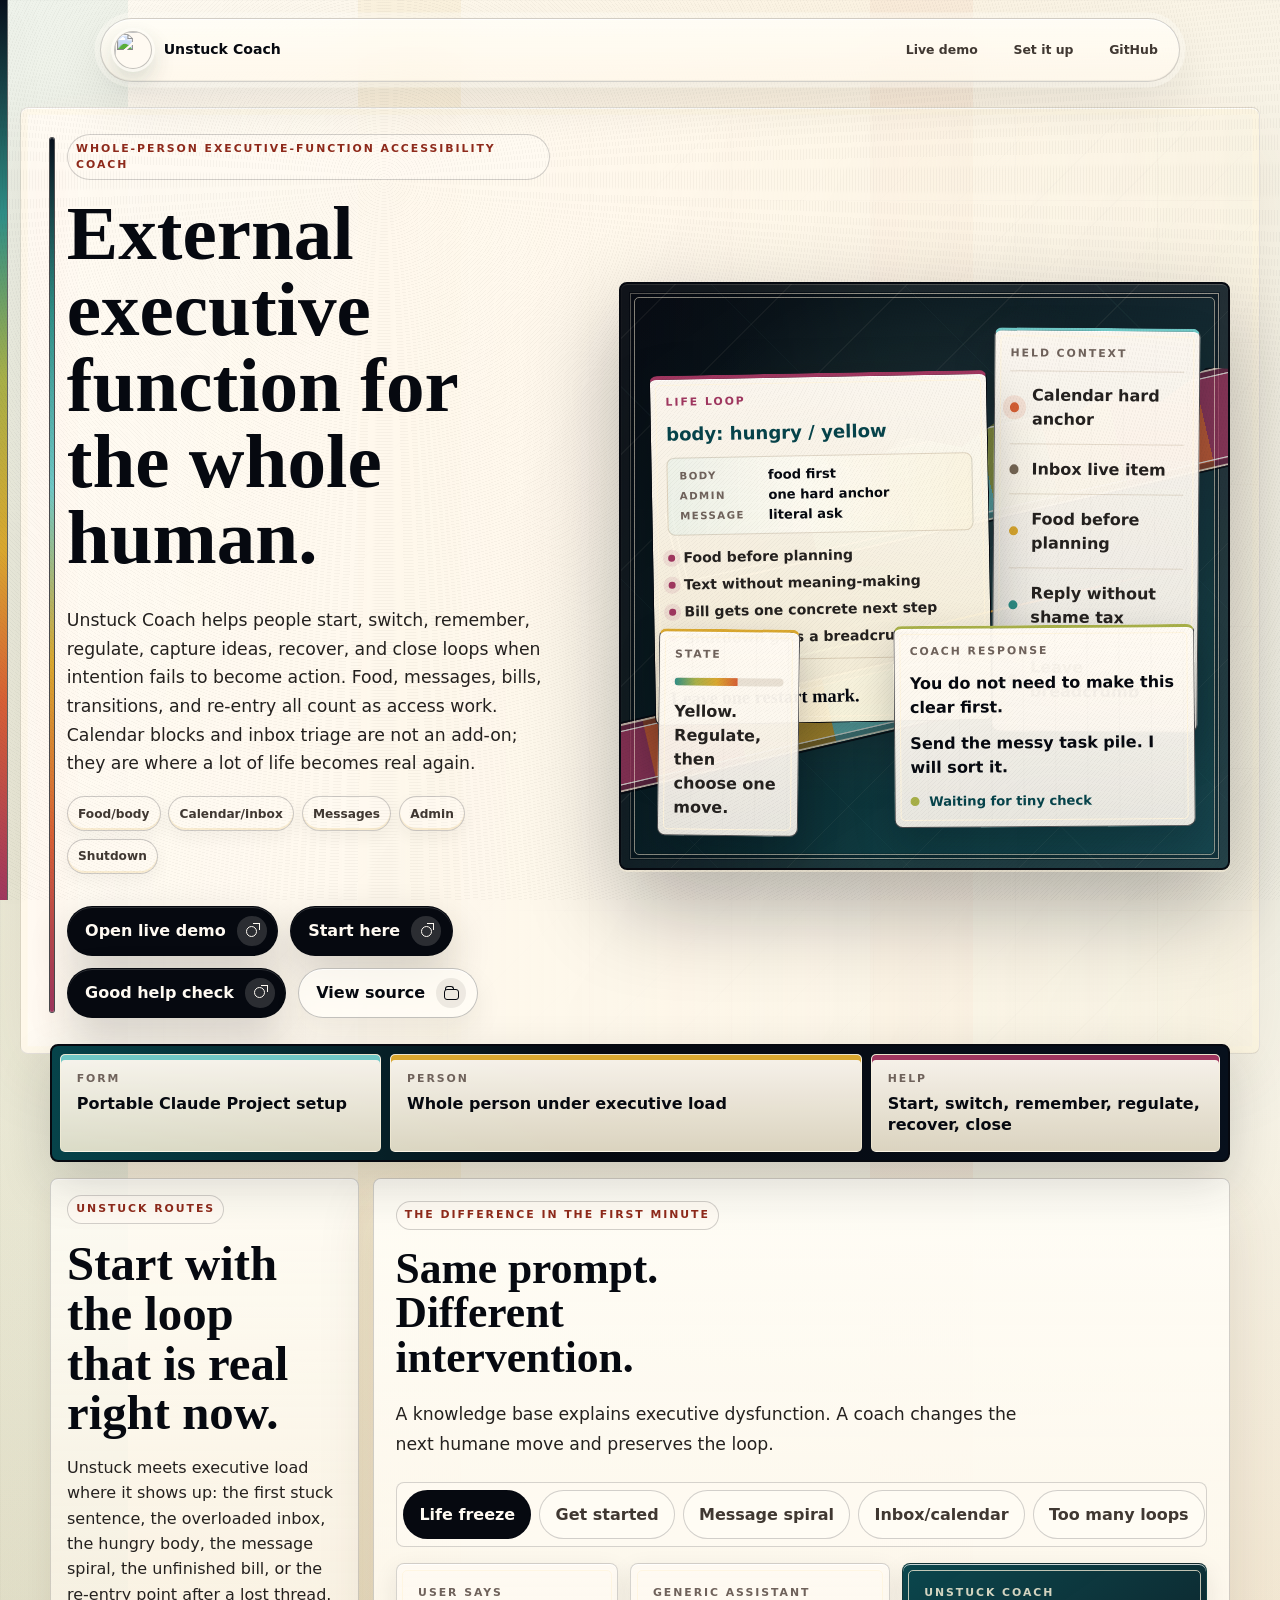
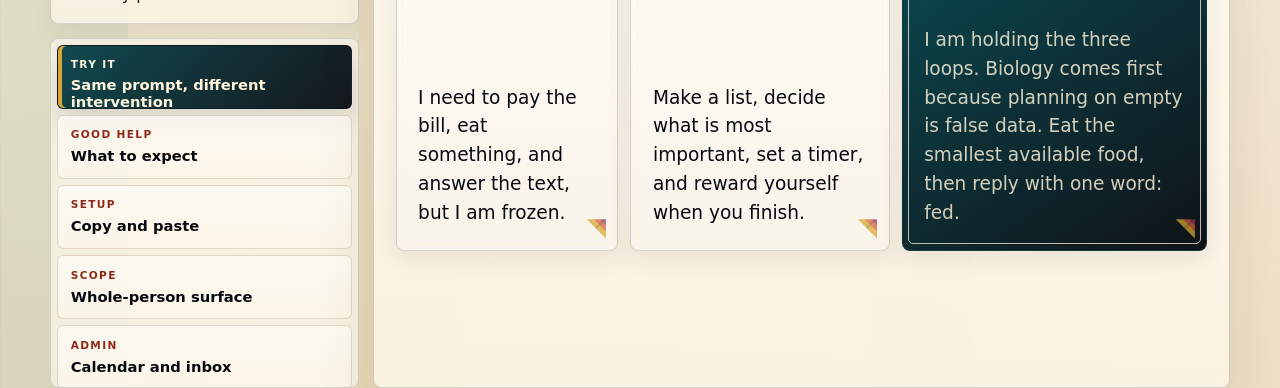
==== commit b16e583f: "Make the public repository product-first Remove the contest-facing file maze from the public source " ====
--- a/landing/index.html
+++ b/landing/index.html
@@ -6,23 +6,23 @@
     <title>Unstuck Coach | Executive Function Accessibility Coach</title>
     <meta
       name="description"
-      content="Unstuck Coach is a folder-based executive-function accessibility coach for task initiation, working memory overload, calendar and inbox reality, re-entry, and closure without shame."
+      content="Unstuck Coach is an executive-function accessibility coach for task initiation, working memory overload, calendar and inbox reality, re-entry, and closure without shame."
     >
     <meta name="robots" content="index,follow">
-    <meta name="keywords" content="executive function coach, ADHD task initiation, executive-function accessibility, working memory support, body doubling, re-entry after avoidance, calendar inbox coach, AI coach folder">
+    <meta name="keywords" content="executive function coach, ADHD task initiation, executive-function accessibility, working memory support, body doubling, re-entry after avoidance, calendar inbox coach, AI coach">
     <link rel="canonical" href="https://unstuck.kyanitelabs.tech/">
     <meta property="og:type" content="website">
     <meta property="og:site_name" content="Unstuck Coach">
     <meta property="og:title" content="Unstuck Coach | Executive Function Accessibility Coach">
-    <meta property="og:description" content="A folder-based coach that turns a messy stuck point into one concrete next move, held context, and tiny proof.">
+    <meta property="og:description" content="A coach that turns a messy stuck point into one concrete next move, held context, and a tiny check.">
     <meta property="og:url" content="https://unstuck.kyanitelabs.tech/">
     <meta property="og:image" content="https://unstuck.kyanitelabs.tech/assets/unstuck-coach-logo.png">
     <meta name="twitter:card" content="summary">
     <meta name="twitter:title" content="Unstuck Coach | Executive Function Accessibility Coach">
-    <meta name="twitter:description" content="A folder-based coach for starting, switching, remembering, regulating, recovering, and closing loops without shame.">
+    <meta name="twitter:description" content="A coach for starting, switching, remembering, regulating, recovering, and closing loops without shame.">
     <meta name="twitter:image" content="https://unstuck.kyanitelabs.tech/assets/unstuck-coach-logo.png">
     <link rel="icon" type="image/png" href="./assets/unstuck-coach-logo.png">
-    <link rel="stylesheet" href="./styles.css?v=nav-proof-density-fix">
+    <link rel="stylesheet" href="./styles.css?v=nav-check-density-fix">
     <script type="application/ld+json">
       {
         "@context": "https://schema.org",
@@ -32,8 +32,8 @@
         "operatingSystem": "Claude Project, Codex, AI IDE, local model",
         "url": "https://unstuck.kyanitelabs.tech/",
         "image": "https://unstuck.kyanitelabs.tech/assets/unstuck-coach-logo.png",
-        "description": "A folder-based whole-person executive-function accessibility coach that helps people turn messy stuck points into one concrete next move, held context, tiny proof, and clean re-entry.",
-        "keywords": "executive function coach, ADHD task initiation, working memory support, body doubling, re-entry after avoidance, calendar inbox coach, AI coach folder",
+        "description": "A whole-person executive-function accessibility coach that helps people turn messy stuck points into one concrete next move, held context, a tiny check, and clean re-entry.",
+        "keywords": "executive function coach, ADHD task initiation, working memory support, body doubling, re-entry after avoidance, calendar inbox coach, AI coach",
         "audience": {
           "@type": "Audience",
           "audienceType": "People who need executive-function access support for task initiation, task switching, working memory, body-state routing, re-entry, and closure"
@@ -53,8 +53,8 @@
       </button>
       <nav class="nav-links" id="primary-links" aria-label="Page sections">
         <a href="https://unstuck.kyanitelabs.tech/chat/"><span>Live demo</span></a>
-        <a href="#setup"><span>Use the folder</span></a>
-        <a href="./evidence.html#first-reply-scorecard"><span>Read source proof</span></a>
+        <a href="#setup"><span>Set it up</span></a>
+        <a href="https://github.com/simongonzalezdc/unstuck-coach"><span>GitHub</span></a>
       </nav>
     </header>
 
@@ -72,11 +72,11 @@
             <div class="task-row"><span></span><strong>Reply without shame tax</strong></div>
             <div class="task-row"><span></span><strong>Leave breadcrumb</strong></div>
           </div>
-          <div class="scene-panel coach-transcript">
+          <div class="scene-panel coach-dialogue">
             <span class="panel-kicker">Coach response</span>
             <p>You do not need to make this clear first.</p>
             <p>Send the messy task pile. I will sort it.</p>
-            <div class="proof-line"><span></span>Waiting for tiny proof</div>
+            <div class="check-line"><span></span>Waiting for tiny check</div>
           </div>
           <div class="scene-panel life-ledger">
             <span class="panel-kicker">Life loop</span>
@@ -123,8 +123,8 @@
             <span>Admin</span>
             <span>Shutdown</span>
           </div>
-          <div class="mobile-proof-panel" aria-label="Unstuck first reply preview">
-            <span class="panel-kicker">First reply preview</span>
+          <div class="mobile-check-panel" aria-label="Unstuck coach preview">
+            <span class="panel-kicker">Coach preview</span>
             <div class="mobile-life-signal" aria-label="Mobile whole-person life signal">
               <span><i></i><strong>Food first</strong><small>body before plan</small></span>
               <span><i></i><strong>Hard anchor</strong><small>calendar before cleanup</small></span>
@@ -132,10 +132,10 @@
               <span><i></i><strong>Restart mark</strong><small>re-entry before shame</small></span>
             </div>
             <p>You do not need to make this clear first.</p>
-            <div class="mobile-proof-grid">
+            <div class="mobile-check-grid">
               <span>Move</span>
               <strong>Send the messy task pile.</strong>
-              <span>Proof</span>
+              <span>Check</span>
               <strong>Any three items.</strong>
             </div>
           </div>
@@ -148,29 +148,29 @@
               <span class="icon icon-path" aria-hidden="true"></span>
               Start here
             </a>
-            <a class="action primary" href="#scorecard">
+            <a class="action primary" href="#quality">
               <span class="icon icon-path" aria-hidden="true"></span>
-              First reply check
+              Good help check
             </a>
-            <a class="action secondary" href="./evidence.html#readme">
-              <span class="icon icon-folder" aria-hidden="true"></span>
-              Open the folder
+            <a class="action secondary" href="https://github.com/simongonzalezdc/unstuck-coach">
+              <span class="icon icon-source" aria-hidden="true"></span>
+              View source
             </a>
           </div>
         </div>
       </section>
 
-      <section class="proof-strip" aria-label="Unstuck fit">
+      <section class="check-strip" aria-label="Unstuck fit">
         <div>
-          <span class="proof-label">Form</span>
-          <strong>Portable Claude Project folder</strong>
+          <span class="check-label">Form</span>
+          <strong>Portable Claude Project setup</strong>
         </div>
         <div>
-          <span class="proof-label">Person</span>
+          <span class="check-label">Person</span>
           <strong>Whole person under executive load</strong>
         </div>
         <div>
-          <span class="proof-label">Help</span>
+          <span class="check-label">Help</span>
           <strong>Start, switch, remember, regulate, recover, close</strong>
         </div>
       </section>
@@ -188,11 +188,10 @@
           </div>
           <nav class="review-deck-nav" aria-label="Unstuck coaching routes">
             <a href="#demo" data-panel-link="demo"><span>Try it</span><strong>Same prompt, different intervention</strong></a>
-            <a href="#scorecard" data-panel-link="scorecard"><span>First reply</span><strong>Pass/fail behavior</strong></a>
-            <a href="#setup" data-panel-link="setup"><span>Setup</span><strong>Cold-start script</strong></a>
+            <a href="#quality" data-panel-link="quality"><span>Good help</span><strong>What to expect</strong></a>
+            <a href="#setup" data-panel-link="setup"><span>Setup</span><strong>Copy and paste</strong></a>
             <a href="#scope" data-panel-link="scope"><span>Scope</span><strong>Whole-person surface</strong></a>
             <a href="#admin-ops" data-panel-link="admin-ops"><span>Admin</span><strong>Calendar and inbox</strong></a>
-            <a href="#receipts" data-panel-link="receipts"><span>Source</span><strong>Readable files</strong></a>
           </nav>
           <div class="review-deck-panels" aria-live="polite">
 
@@ -208,15 +207,11 @@
               does a bounded spark when the state system needs activation fuel.
             </p>
             <div class="inline-actions">
-              <a class="action secondary" href="./evidence.html#whole-person-tour">
+              <a class="action secondary" href="https://github.com/simongonzalezdc/unstuck-coach/blob/main/demo/whole-person-tour.md">
                 <span class="icon icon-path" aria-hidden="true"></span>
                 Test six life surfaces
               </a>
-              <a class="action secondary" href="./evidence.html#verify-whole-person-tour">
-                <span class="icon icon-folder" aria-hidden="true"></span>
-                Open tour evidence
-              </a>
-              <a class="action secondary" href="./evidence.html#admin-ops-playbooks">
+              <a class="action secondary" href="https://github.com/simongonzalezdc/unstuck-coach/blob/main/reference/admin-ops-playbooks.md">
                 <span class="icon icon-path" aria-hidden="true"></span>
                 Calendar + inbox playbooks
               </a>
@@ -226,7 +221,7 @@
           <div class="scope-board" aria-label="Unstuck whole-person coaching modes">
             <div class="scope-core">
               <span class="pane-label">Unstuck loop</span>
-              <strong>State -> friction -> one humane concrete move -> tiny proof -> re-entry trail.</strong>
+              <strong>State -> friction -> one humane concrete move -> tiny check -> re-entry trail.</strong>
               <p>The coach holds the rest so the person does not have to hold it all at once.</p>
             </div>
 
@@ -285,16 +280,12 @@
               The coach does not need account access to be useful. It helps the user
               turn calendar drift, inbox noise, reply debt, missed obligations, and
               scheduling friction into one concrete decision at a time, without
-              pretending the folder can read accounts or run the user's life.
+              pretending it can read accounts or run the user's life.
             </p>
             <div class="inline-actions">
-              <a class="action secondary" href="./evidence.html#admin-ops-playbooks">
+              <a class="action secondary" href="https://github.com/simongonzalezdc/unstuck-coach/blob/main/reference/admin-ops-playbooks.md">
                 <span class="icon icon-path" aria-hidden="true"></span>
                 Open admin playbooks
-              </a>
-              <a class="action secondary" href="./evidence.html#verify-admin-ops-playbooks">
-                <span class="icon icon-folder" aria-hidden="true"></span>
-                Open admin evidence
               </a>
             </div>
           </div>
@@ -324,7 +315,7 @@
             <div class="admin-boundary" aria-label="Admin operations safety boundary">
               <span>Boundary</span>
               <strong>No autonomous reading, sending, scheduling, or inbox-zero promises.</strong>
-              <p>Unstuck coaches the management pass and asks for proof: one hard anchor, one live item, one draft, or one parked re-entry time.</p>
+              <p>Unstuck coaches the management pass and asks for a tiny check: one hard anchor, one live item, one draft, or one parked re-entry time.</p>
             </div>
           </div>
         </div>
@@ -333,22 +324,18 @@
       <section id="cold-run" class="section review-panel coldrun-section" aria-labelledby="coldrun-title">
         <div class="coldrun-layout">
           <div class="section-heading compact">
-            <p class="eyebrow">First run</p>
+            <p class="eyebrow">Quick start</p>
             <h2 id="coldrun-title">Start before you read everything.</h2>
             <p>
-              The first path is deliberately small: open the start file, load the folder,
-              paste the project instructions, and test the live stuck-loop prompt.
-              It proves the coach by crossing one real threshold, not by asking the user
-              to admire the whole system first.
+              The path is deliberately small: open the live demo or paste the setup
+              instructions into Claude Project, then start with one stuck sentence.
+              The coach should cross one real threshold, not ask the user to admire
+              the whole system first.
             </p>
             <div class="inline-actions">
-              <a class="action secondary" href="./evidence.html#start-here">
-                <span class="icon icon-path" aria-hidden="true"></span>
-                Start file
-              </a>
-              <a class="action secondary" href="./evidence.html#verify-start-here">
-                <span class="icon icon-folder" aria-hidden="true"></span>
-                Open first-run evidence
+              <a class="action secondary" href="https://github.com/simongonzalezdc/unstuck-coach/blob/main/coach/START_HERE.md">
+                <span class="icon icon-path" aria-hidden="true"></span>
+                View source
               </a>
             </div>
           </div>
@@ -356,18 +343,18 @@
           <ol class="coldrun-steps">
             <li>
               <span>01</span>
-              <strong>Open `START_HERE.md`.</strong>
-              <p>The root file gives the one-minute path without making someone assemble the folder map first.</p>
+              <strong>Open the live demo or GitHub source.</strong>
+              <p>The start path is visible without making someone decode the whole repo first.</p>
             </li>
             <li>
               <span>02</span>
-              <strong>Paste `PROJECT_INSTRUCTIONS.md`.</strong>
-              <p>The coach starts from state, friction, one concrete move, held context, proof, and closure.</p>
+              <strong>Paste `coach/PROJECT_INSTRUCTIONS.md`.</strong>
+              <p>The coach starts from state, friction, one concrete move, held context, check, and closure.</p>
             </li>
             <li>
               <span>03</span>
               <strong>Try the stuck-loop prompt.</strong>
-              <p>`I need a coach to get started on this.` The first reply must coach, not explain productivity.</p>
+              <p>`I need a coach to get started on this.` The coach should help immediately, not explain productivity.</p>
             </li>
           </ol>
         </div>
@@ -377,11 +364,11 @@
         <div class="brief-layout">
           <div class="section-heading compact">
             <p class="eyebrow">What makes it Unstuck</p>
-            <h2 id="brief-title">The folder is the coach's operating surface.</h2>
-            <p>
-              Unstuck is not trying to win by looking like every other proof dashboard.
-              It works because the files carry the coach's identity, rules, examples,
-              boundaries, life-surface protocols, and cold-start prompts.
+            <h2 id="brief-title">The coach has a clear operating loop.</h2>
+            <p>
+              Unstuck works because the coach has a stable job: plain language,
+              one humane next move, held context, safety boundaries, and life-surface
+              protocols that keep help from turning into homework.
             </p>
           </div>
 
@@ -389,27 +376,27 @@
             <article>
               <span>Coach contract</span>
               <strong>Identity, rules, examples, and reference files each carry one job.</strong>
-              <a href="./evidence.html#readme">Open folder guide</a>
+              <a href="https://github.com/simongonzalezdc/unstuck-coach/blob/main/README.md">View source</a>
             </article>
             <article>
               <span>Operating loop</span>
-              <strong>State, friction, move, held context, proof, close.</strong>
-              <a href="./evidence.html#rules">Read rules</a>
-            </article>
-            <article>
-              <span>Cold start</span>
+              <strong>State, friction, move, held context, check, close.</strong>
+              <a href="https://github.com/simongonzalezdc/unstuck-coach/blob/main/coach/rules.md">Read rules</a>
+            </article>
+            <article>
+              <span>Examples</span>
               <strong>One stuck sentence should become one usable next move.</strong>
-              <a href="./evidence.html#transcript-pack">Read the transcripts</a>
+              <a href="https://github.com/simongonzalezdc/unstuck-coach/blob/main/demo/before-after.md">See examples</a>
             </article>
             <article>
               <span>Whole-person scope</span>
               <strong>Food, messages, bills, calendar reality, shutdown, and re-entry all count.</strong>
-              <a href="./evidence.html#product-thesis">Read the thesis</a>
+              <a href="https://github.com/simongonzalezdc/unstuck-coach">Read the thesis</a>
             </article>
             <article>
               <span>Boundaries</span>
               <strong>The coach helps with access; it does not pretend to be therapy or account automation.</strong>
-              <a href="./evidence.html#safety-boundaries">Read boundaries</a>
+              <a href="https://github.com/simongonzalezdc/unstuck-coach/blob/main/reference/safety-boundaries.md">Read boundaries</a>
             </article>
           </div>
         </div>
@@ -418,36 +405,31 @@
       <section id="thesis" class="section review-panel thesis-section" aria-labelledby="thesis-title">
         <div class="thesis-layout">
           <div class="section-heading compact">
-            <p class="eyebrow">Product thesis</p>
-            <h2 id="thesis-title">The design point of view is part of the coach.</h2>
-            <p>
-              Unstuck is not a folder plus a pitch. It has a product argument:
-              the context is the interface, first contact is the fastest public test,
-              and the whole-person support loop should be easy to inspect without
-              becoming the whole story.
+            <p class="eyebrow">Point of view</p>
+            <h2 id="thesis-title">The design is simple: reduce the next threshold.</h2>
+            <p>
+              Unstuck is built around a simple bet: the right next move is often
+              smaller than the user can find alone. The coach keeps the context
+              visible and turns the moment into something the person can actually do.
             </p>
             <div class="inline-actions">
-              <a class="action secondary" href="./evidence.html#product-thesis">
-                <span class="icon icon-path" aria-hidden="true"></span>
-                Read product thesis
-              </a>
-              <a class="action secondary" href="./evidence.html#verify-product-thesis">
-                <span class="icon icon-folder" aria-hidden="true"></span>
-                Open thesis evidence
+              <a class="action secondary" href="https://github.com/simongonzalezdc/unstuck-coach">
+                <span class="icon icon-path" aria-hidden="true"></span>
+                View source
               </a>
             </div>
           </div>
 
           <div class="thesis-points" aria-label="Unstuck product thesis">
             <article>
-              <span class="pane-label">Folder</span>
-              <strong>The files are the interface.</strong>
-              <p>Claude Project knowledge is the product surface, so every file has one coaching job.</p>
+              <span class="pane-label">Context</span>
+              <strong>The project files give the coach a stable job.</strong>
+              <p>Claude Project knowledge becomes the operating surface, so every file has one coaching purpose.</p>
             </article>
             <article>
               <span class="pane-label">Operating loop</span>
               <strong>The coach covers start, switch, remember, regulate, capture, recover, and close.</strong>
-              <p>The stuck-loop prompt is only the fastest proof path; the product is broader accessibility scaffolding for a whole person.</p>
+              <p>The stuck-loop prompt is only the fastest example; the product is broader accessibility scaffolding for a whole person.</p>
             </article>
             <article>
               <span class="pane-label">Boundary</span>
@@ -461,20 +443,20 @@
       <section id="handoff" class="section review-panel handoff-section" aria-labelledby="handoff-title">
         <div class="handoff-layout">
           <div class="section-heading compact">
-            <p class="eyebrow">Operator handoff</p>
+            <p class="eyebrow">Shareable setup</p>
             <h2 id="handoff-title">A new user can test the coach without a call.</h2>
             <p>
-              The handoff card turns the folder into a cold-usable object: when to use it,
-              what good coaching looks like, where the limits are, and where to start.
+              The setup keeps the promise legible: when to use it, what good coaching
+              looks like, where the limits are, and where to start.
             </p>
             <div class="inline-actions">
-              <a class="action secondary" href="./evidence.html#handoff-card">
-                <span class="icon icon-path" aria-hidden="true"></span>
-                Read handoff card
-              </a>
-              <a class="action secondary" href="./evidence.html#writeup">
-                <span class="icon icon-folder" aria-hidden="true"></span>
-                Read writeup
+              <a class="action secondary" href="https://github.com/simongonzalezdc/unstuck-coach/blob/main/coach/PROJECT_INSTRUCTIONS.md">
+                <span class="icon icon-path" aria-hidden="true"></span>
+                Read setup notes
+              </a>
+              <a class="action secondary" href="https://github.com/simongonzalezdc/unstuck-coach">
+                <span class="icon icon-source" aria-hidden="true"></span>
+                View source
               </a>
             </div>
           </div>
@@ -487,29 +469,22 @@
       <section id="setup" class="section review-panel setup-section" aria-labelledby="setup-title">
         <div class="setup-layout">
           <div class="section-heading compact">
-            <p class="eyebrow">Claude Project launch kit</p>
-            <h2 id="setup-title">The first run is already scripted.</h2>
-            <p>
-              Load the folder wherever the workspace can read local files. Claude Project
-              is the primary path, but Codex, Antigravity-style project IDEs, and
-              local models can use the same coach contract.
+            <p class="eyebrow">Set it up</p>
+            <h2 id="setup-title">Copy the prompt and start.</h2>
+            <p>
+              Give your runner the project files it can read, paste the setup prompt,
+              and begin with the stuck point in front of you. Claude Project is the
+              primary path, but Codex, AI IDEs, and local models can use the same
+              coach contract.
             </p>
             <div class="inline-actions">
-              <a class="action secondary" href="./evidence.html#project-instructions">
+              <a class="action secondary" href="https://github.com/simongonzalezdc/unstuck-coach/blob/main/coach/PROJECT_INSTRUCTIONS.md">
                 <span class="icon icon-path" aria-hidden="true"></span>
                 Project instructions
               </a>
-              <a class="action secondary" href="./evidence.html#first-run">
-                <span class="icon icon-path" aria-hidden="true"></span>
-                First run
-              </a>
-              <a class="action secondary" href="./evidence.html#first-reply-scorecard">
-                <span class="icon icon-path" aria-hidden="true"></span>
-                First reply
-              </a>
-              <a class="action secondary" href="./evidence.html#transcript-pack">
-                <span class="icon icon-folder" aria-hidden="true"></span>
-                Transcript pack
+              <a class="action secondary" href="https://github.com/simongonzalezdc/unstuck-coach">
+                <span class="icon icon-source" aria-hidden="true"></span>
+                View source
               </a>
             </div>
           </div>
@@ -523,37 +498,37 @@
                   <span>Copy</span>
                 </button>
               </div>
-              <pre><code id="start-prompt-text">You are Unstuck Coach. Read identity.md, rules.md, examples.md, and reference/. Coach me through the life loop in front of me. If my first message is vague, ask one state-calibrating question. If I name a stuck signal, route it directly.</code></pre>
+              <pre><code id="start-prompt-text">You are Unstuck Coach. Read coach/identity.md, coach/rules.md, coach/examples.md, and reference/. Coach me through the life loop in front of me. If my first message is vague, ask one state-calibrating question. If I name a stuck signal, route it directly.</code></pre>
             </article>
 
             <div class="setup-path-list" aria-label="Runner paths">
               <article>
                 <span class="pane-label">Claude Project path</span>
-                <strong>Add the folder as project knowledge.</strong>
-                <p>Paste `PROJECT_INSTRUCTIONS.md`, then start with the same coach prompt.</p>
+                <strong>Add the project files as knowledge.</strong>
+                <p>Paste `coach/PROJECT_INSTRUCTIONS.md`, then start with the same coach prompt.</p>
               </article>
               <article>
                 <span class="pane-label">Codex path</span>
-                <strong>Open this folder as the workspace.</strong>
-                <p>Ask Codex to read `PROJECT_INSTRUCTIONS.md`, `START_HERE.md`, `identity.md`, `rules.md`, `examples.md`, and `reference/` before coaching.</p>
+                <strong>Open this project as the workspace.</strong>
+                <p>Ask Codex to read `coach/PROJECT_INSTRUCTIONS.md`, `coach/START_HERE.md`, `coach/identity.md`, `coach/rules.md`, `coach/examples.md`, and `reference/` before coaching.</p>
               </article>
               <article>
                 <span class="pane-label">Antigravity / AI IDE path</span>
-                <strong>Create a project from the Unstuck folder.</strong>
-                <p>Keep file access scoped to this folder, then load the same coach contract.</p>
+                <strong>Create a project from the Unstuck files.</strong>
+                <p>Keep file access scoped to this project, then load the same coach contract.</p>
               </article>
               <article>
                 <span class="pane-label">Local model path</span>
                 <strong>Paste the operating files into context.</strong>
-                <p>Use `PROJECT_INSTRUCTIONS.md`, `identity.md`, `rules.md`, `examples.md`, `reference/coaching-protocols.md`, `reference/signal-map.md`, and `reference/safety-boundaries.md`.</p>
+                <p>Use `coach/PROJECT_INSTRUCTIONS.md`, `coach/identity.md`, `coach/rules.md`, `coach/examples.md`, `reference/coaching-protocols.md`, `reference/signal-map.md`, and `reference/safety-boundaries.md`.</p>
               </article>
             </div>
 
-            <div class="cold-prompt-strip" aria-label="Cold prompts">
+            <div class="cold-prompt-strip" aria-label="Starter prompts">
               <article>
                 <div class="prompt-card-head">
-                  <span class="pane-label">Cold prompt 01</span>
-                  <button class="copy-control" type="button" data-copy-target="#cold-prompt-start" aria-label="Copy cold prompt 01" title="Copy cold prompt">
+                  <span class="pane-label">Starter 01</span>
+                  <button class="copy-control" type="button" data-copy-target="#cold-prompt-start" aria-label="Copy starter 01" title="Copy starter">
                     <span class="icon icon-copy" aria-hidden="true"></span>
                     <span>Copy</span>
                   </button>
@@ -562,8 +537,8 @@
               </article>
               <article>
                 <div class="prompt-card-head">
-                  <span class="pane-label">Cold prompt 02</span>
-                  <button class="copy-control" type="button" data-copy-target="#cold-prompt-life" aria-label="Copy cold prompt 02" title="Copy cold prompt">
+                  <span class="pane-label">Starter 02</span>
+                  <button class="copy-control" type="button" data-copy-target="#cold-prompt-life" aria-label="Copy starter 02" title="Copy starter">
                     <span class="icon icon-copy" aria-hidden="true"></span>
                     <span>Copy</span>
                   </button>
@@ -572,8 +547,8 @@
               </article>
               <article>
                 <div class="prompt-card-head">
-                  <span class="pane-label">Cold prompt 03</span>
-                  <button class="copy-control" type="button" data-copy-target="#cold-prompt-inbox-calendar" aria-label="Copy cold prompt 03" title="Copy cold prompt">
+                  <span class="pane-label">Starter 03</span>
+                  <button class="copy-control" type="button" data-copy-target="#cold-prompt-inbox-calendar" aria-label="Copy starter 03" title="Copy starter">
                     <span class="icon icon-copy" aria-hidden="true"></span>
                     <span>Copy</span>
                   </button>
@@ -582,8 +557,8 @@
               </article>
               <article>
                 <div class="prompt-card-head">
-                  <span class="pane-label">Cold prompt 04</span>
-                  <button class="copy-control" type="button" data-copy-target="#cold-prompt-feedback" aria-label="Copy cold prompt 04" title="Copy cold prompt">
+                  <span class="pane-label">Starter 04</span>
+                  <button class="copy-control" type="button" data-copy-target="#cold-prompt-feedback" aria-label="Copy starter 04" title="Copy starter">
                     <span class="icon icon-copy" aria-hidden="true"></span>
                     <span>Copy</span>
                   </button>
@@ -593,42 +568,38 @@
             </div>
 
             <article class="setup-note">
-              <span class="pane-label">First-run behavior</span>
-              <strong>First reply pass condition</strong>
-              <p>Name the friction, give one concrete move, and ask for tiny proof. No article, no menu, no moralizing.</p>
-              <p>`PROJECT_INSTRUCTIONS.md` routes concrete stuck signals directly. The coach should not ask the traffic-light question first.</p>
-              <a href="./evidence.html#first-run">Read `FIRST_RUN.md`</a>
-            </article>
-          </div>
-        </div>
-      </section>
-
-      <section id="scorecard" class="section review-panel scorecard-section" aria-labelledby="scorecard-title">
-        <div class="scorecard-layout">
+              <span class="pane-label">What good help does</span>
+              <strong>It should make the next move easier.</strong>
+              <p>Name the friction, give one concrete move, and ask for tiny check. No article, no menu, no moralizing.</p>
+              <p>`coach/PROJECT_INSTRUCTIONS.md` routes concrete stuck signals directly. The coach should not ask the traffic-light question first.</p>
+              <a href="https://github.com/simongonzalezdc/unstuck-coach/blob/main/coach/PROJECT_INSTRUCTIONS.md">Read setup instructions</a>
+            </article>
+          </div>
+        </div>
+      </section>
+
+      <section id="quality" class="section review-panel quality-section" aria-labelledby="quality-title">
+        <div class="quality-layout">
           <div class="section-heading compact">
-            <p class="eyebrow">First reply behavior</p>
-            <h2 id="scorecard-title">Know whether the first reply is coaching.</h2>
-            <p>
-              The fastest signal is the first response to a stuck prompt. It should
+            <p class="eyebrow">Good help</p>
+            <h2 id="quality-title">Know whether the coach is helping.</h2>
+            <p>
+              The fastest signal is the response to a stuck prompt. It should
               change the next move, not explain executive dysfunction.
             </p>
             <div class="inline-actions">
-              <a class="action secondary" href="./evidence.html#first-reply-scorecard">
-                <span class="icon icon-path" aria-hidden="true"></span>
-                Open scorecard
-              </a>
-              <a class="action secondary" href="./evidence.html#verify-first-reply-scorecard">
-                <span class="icon icon-folder" aria-hidden="true"></span>
-                Open score evidence
-              </a>
-              <a class="action secondary" href="./evidence.html#safety-boundaries">
+              <a class="action secondary" href="https://github.com/simongonzalezdc/unstuck-coach">
+                <span class="icon icon-path" aria-hidden="true"></span>
+                View source
+              </a>
+              <a class="action secondary" href="https://github.com/simongonzalezdc/unstuck-coach/blob/main/reference/safety-boundaries.md">
                 <span class="icon icon-path" aria-hidden="true"></span>
                 Read boundaries
               </a>
             </div>
           </div>
 
-          <div class="scorecard-board" aria-label="First reply pass and fail criteria">
+          <div class="quality-board" aria-label="Useful coach behavior">
             <article>
               <span class="pane-label">Pass 01</span>
               <strong>Names friction.</strong>
@@ -646,13 +617,13 @@
             </article>
             <article>
               <span class="pane-label">Pass 04</span>
-              <strong>Asks for proof.</strong>
-              <p>The reply ends with tiny evidence or one state signal.</p>
+              <strong>Asks for a tiny check.</strong>
+              <p>The reply ends with one answer or one state signal.</p>
             </article>
             <article class="fail-card">
-              <span class="pane-label">Immediate fail</span>
+              <span class="pane-label">Not good enough</span>
               <strong>Article, menu, moralizing, vague continuation, or unsafe clinical advice.</strong>
-              <p>If the first response does that, the folder is not coaching hard enough.</p>
+              <p>If the response does that, the coach is not doing enough.</p>
             </article>
           </div>
         </div>
@@ -668,79 +639,14 @@
             humane next action.
           </p>
           <div class="inline-actions">
-            <a class="action secondary" href="./evidence.html#safety-boundaries">
+            <a class="action secondary" href="https://github.com/simongonzalezdc/unstuck-coach/blob/main/reference/safety-boundaries.md">
               <span class="icon icon-path" aria-hidden="true"></span>
               Read boundaries
             </a>
-            <a class="action secondary" href="./evidence.html#rules">
-              <span class="icon icon-folder" aria-hidden="true"></span>
+            <a class="action secondary" href="https://github.com/simongonzalezdc/unstuck-coach/blob/main/coach/rules.md">
+              <span class="icon icon-source" aria-hidden="true"></span>
               Read rules
             </a>
-          </div>
-        </div>
-      </section>
-
-      <section id="reel" class="section review-panel reel-section" aria-labelledby="reel-title">
-        <div class="reel-layout">
-          <div class="section-heading compact">
-            <p class="eyebrow">75-second walkthrough reel</p>
-            <h2 id="reel-title">Show the life loop before the file map.</h2>
-            <p>
-              The reel should make the coach feel concrete before it becomes a list
-              of files: a stuck moment, one intervention, the safety boundary, and
-              the evidence behind it.
-            </p>
-            <div class="inline-actions">
-              <a class="action secondary" href="./reel.html">
-                <span class="icon icon-path" aria-hidden="true"></span>
-                Open reel page
-              </a>
-              <a class="action secondary" href="./evidence.html#pitch-reel">
-                <span class="icon icon-path" aria-hidden="true"></span>
-                Open reel script
-              </a>
-              <a class="action secondary" href="./evidence.html#verify-pitch-reel">
-                <span class="icon icon-folder" aria-hidden="true"></span>
-                Open reel evidence
-              </a>
-              <a class="action secondary" href="./evidence.html#verify-reel-page">
-                <span class="icon icon-folder" aria-hidden="true"></span>
-                Open page evidence
-              </a>
-            </div>
-          </div>
-
-          <div class="reel-board" aria-label="Pitch reel shot sequence">
-            <article>
-              <span class="pane-label">0:00-0:08</span>
-              <strong>Threshold.</strong>
-              <p>Hero plus first-reply preview: this is the visible gateway into the whole-person coach.</p>
-            </article>
-            <article>
-              <span class="pane-label">0:08-0:18</span>
-              <strong>Load path.</strong>
-              <p>`START_HERE.md` and the launch kit make the folder testable before anyone reads every file.</p>
-            </article>
-            <article>
-              <span class="pane-label">0:18-0:31</span>
-              <strong>Score the first reply.</strong>
-              <p>Pass means name friction, give one move, hold context, and ask for tiny proof.</p>
-            </article>
-            <article>
-              <span class="pane-label">0:31-0:44</span>
-              <strong>Open the live demo.</strong>
-              <p>A real chat turns a stuck sentence into one next move instead of an article.</p>
-            </article>
-            <article>
-              <span class="pane-label">0:44-0:58</span>
-              <strong>Stress the coach.</strong>
-              <p>Transcript pack, red-face evals, and ICM trace show shame, overload, inbox/calendar reality, communication threat, and re-entry.</p>
-            </article>
-            <article class="reel-final">
-              <span class="pane-label">0:58-1:15</span>
-              <strong>Close on evidence.</strong>
-              <p>Open the rendered evidence reader for the source files, examples, and boundaries.</p>
-            </article>
           </div>
         </div>
       </section>
@@ -799,20 +705,20 @@
           <h2 id="method-title">Each file owns one coaching job.</h2>
         </div>
 
-        <div class="file-map" aria-label="Required folder structure">
+        <div class="file-map" aria-label="Source structure">
           <article class="file-node">
             <span class="file-index">01</span>
-            <h3>identity.md</h3>
+            <h3>coach/identity.md</h3>
             <p>Defines the athlete, coaching promise, voice, and boundaries.</p>
           </article>
           <article class="file-node">
             <span class="file-index">02</span>
-            <h3>rules.md</h3>
+            <h3>coach/rules.md</h3>
             <p>Turns executive-function signals into state, friction, move, hold, check, close.</p>
           </article>
           <article class="file-node">
             <span class="file-index">03</span>
-            <h3>examples.md</h3>
+            <h3>coach/examples.md</h3>
             <p>Shows calibrated coaching under shame, overload, communication threat, and task-start friction.</p>
           </article>
           <article class="file-node">
@@ -823,7 +729,7 @@
           <article class="file-node">
             <span class="file-index">05</span>
             <h3>README.md</h3>
-            <p>Gives a stranger the cold-start path, prompts, and proof artifacts.</p>
+            <p>Gives a stranger the setup path and starter messages.</p>
           </article>
         </div>
       </section>
@@ -862,67 +768,6 @@
         </div>
       </section>
 
-      <section id="receipts" class="section review-panel receipts-section" aria-labelledby="receipts-title">
-          <div class="section-heading">
-          <p class="eyebrow">Evidence behind the product</p>
-          <h2 id="receipts-title">The source files are readable when someone wants proof.</h2>
-          <p>
-            The landing should explain Unstuck. The evidence reader should carry
-            the heavier proof work: source files, examples, boundaries, and checks.
-          </p>
-        </div>
-        <div class="receipts-grid receipt-reader">
-          <a class="receipt-feature" href="./evidence.html#first-run">
-            <span>Start here</span>
-            <strong>The first run is a receipt.</strong>
-            <small>FIRST_RUN.md shows the prompt, the expected first move, the tiny proof loop, and what should fail.</small>
-          </a>
-
-          <div class="receipt-list" aria-label="Readable source proof">
-            <a href="./evidence.html#rules">
-              <span>Coach contract</span>
-              <strong>It coaches instead of informing.</strong>
-              <small>rules.md</small>
-            </a>
-            <a href="./evidence.html#first-reply-scorecard">
-              <span>First reply</span>
-              <strong>The first reply is scoreable.</strong>
-              <small>FIRST_REPLY_SCORECARD.md</small>
-            </a>
-            <a href="./evidence.html#whole-person-tour">
-              <span>Life surfaces</span>
-              <strong>The whole-person tour is testable.</strong>
-              <small>demo/whole-person-tour.md</small>
-            </a>
-            <a href="./evidence.html#signal-map">
-              <span>Operating surface</span>
-              <strong>The whole-person operating surface is inspectable.</strong>
-              <small>reference/signal-map.md</small>
-            </a>
-          </div>
-
-          <div class="receipt-compact-links" aria-label="More proof documents">
-            <a href="./evidence.html#product-thesis">Product thesis</a>
-            <a href="./evidence.html#transcript-pack">Cold transcripts</a>
-            <a href="./evidence.html#admin-ops-playbooks">Calendar + inbox playbooks</a>
-            <a href="./evidence.html#red-face-tests">Stress tests</a>
-            <a href="./evidence.html#receipts">Full evidence map</a>
-          </div>
-
-          <details class="receipt-more">
-            <summary>More source checks</summary>
-            <div class="receipt-compact-links" aria-label="Additional source checks">
-              <a href="./evidence.html#icm-trace">ICM trace</a>
-              <a href="./evidence.html#verify-icm-trace">ICM trace check</a>
-              <a href="./evidence.html#verify-first-run">First-run check</a>
-              <a href="./evidence.html#verify-landing-copy">Landing-copy check</a>
-              <a href="./evidence.html#verify-first-reply-acceptance">First-reply acceptance test</a>
-              <a href="./evidence.html#verify-competition-rules-trace">Rules trace check</a>
-            </div>
-          </details>
-        </div>
-      </section>
-
           </div>
         </div>
       </section>
--- a/landing/styles.css
+++ b/landing/styles.css
@@ -54,7 +54,7 @@
   scroll-behavior: auto;
 }
 
-html.evidence-reader-shell {
+html.source-reader-shell {
   scroll-behavior: auto;
 }
 
@@ -125,8 +125,7 @@
   background: rgba(214, 163, 56, 0.28);
 }
 
-.site-nav,
-.reel-nav {
+.site-nav {
   position: fixed;
   top: 1.15rem;
   left: 50%;
@@ -152,8 +151,7 @@
 }
 
 .wordmark,
-.nav-links,
-.reel-nav nav {
+.nav-links {
   display: flex;
   align-items: center;
 }
@@ -223,13 +221,11 @@
   transform: rotate(-45deg);
 }
 
-.nav-links,
-.reel-nav nav {
+.nav-links {
   gap: 0.42rem;
 }
 
-.nav-links a,
-.reel-nav nav a {
+.nav-links a {
   position: relative;
   padding: 0.58rem 0.84rem;
   border: 1px solid transparent;
@@ -249,8 +245,7 @@
   white-space: nowrap;
 }
 
-.nav-links a:hover,
-.reel-nav nav a:hover {
+.nav-links a:hover {
   border-color: rgba(47, 142, 134, 0.18);
   background: rgba(44, 123, 115, 0.09);
   color: var(--ink);
@@ -447,7 +442,7 @@
 
 .panel-kicker,
 .eyebrow,
-.proof-label,
+.check-label,
 .pane-label,
 .file-index {
   display: block;
@@ -501,7 +496,7 @@
   background: var(--taste-teal);
 }
 
-.coach-transcript {
+.coach-dialogue {
   z-index: 4;
   right: 5.4%;
   bottom: 7.2%;
@@ -510,14 +505,14 @@
   border-top: 3px solid var(--taste-lichen);
 }
 
-.coach-transcript p {
+.coach-dialogue p {
   margin: 0.74rem 0;
   max-width: 24ch;
   color: var(--ink);
   font-weight: 760;
 }
 
-.proof-line {
+.check-line {
   display: flex;
   align-items: center;
   gap: 0.6rem;
@@ -526,7 +521,7 @@
   font-weight: 820;
 }
 
-.proof-line span {
+.check-line span {
   width: 0.55rem;
   height: 0.55rem;
   border-radius: 50%;
@@ -724,7 +719,7 @@
     0 6px 16px rgba(36, 33, 31, 0.05);
 }
 
-.mobile-proof-panel {
+.mobile-check-panel {
   display: none;
 }
 
@@ -813,8 +808,8 @@
 
 .icon-path::before,
 .icon-path::after,
-.icon-folder::before,
-.icon-folder::after,
+.icon-source::before,
+.icon-source::after,
 .icon-copy::before,
 .icon-copy::after {
   content: "";
@@ -837,7 +832,7 @@
   border-bottom: 0;
 }
 
-.icon-folder::before {
+.icon-source::before {
   left: 0.46rem;
   right: 0.46rem;
   bottom: 0.5rem;
@@ -845,7 +840,7 @@
   border-radius: 3px;
 }
 
-.icon-folder::after {
+.icon-source::after {
   left: 0.52rem;
   top: 0.48rem;
   width: 0.44rem;
@@ -864,7 +859,7 @@
   border-radius: 3px;
 }
 
-.proof-strip {
+.check-strip {
   position: relative;
   z-index: 2;
   width: var(--wrap);
@@ -881,7 +876,7 @@
   box-shadow: 0 20px 50px rgba(36, 33, 31, 0.18);
 }
 
-.proof-strip div {
+.check-strip div {
   min-height: 6rem;
   padding: 1rem;
   border: 1px solid rgba(255, 245, 220, 0.42);
@@ -890,19 +885,19 @@
     linear-gradient(180deg, rgba(255, 250, 242, 0.97), rgba(255, 245, 220, 0.86));
 }
 
-.proof-strip div:nth-child(1) {
+.check-strip div:nth-child(1) {
   box-shadow: inset 0 5px 0 var(--taste-cyan);
 }
 
-.proof-strip div:nth-child(2) {
+.check-strip div:nth-child(2) {
   box-shadow: inset 0 5px 0 var(--taste-saffron);
 }
 
-.proof-strip div:nth-child(3) {
+.check-strip div:nth-child(3) {
   box-shadow: inset 0 5px 0 var(--taste-berry);
 }
 
-.proof-strip strong {
+.check-strip strong {
   display: block;
   margin-top: 0.45rem;
   color: var(--ink);
@@ -1075,22 +1070,21 @@
 .review-deck .console-output,
 .review-deck .file-map,
 .review-deck .behavior-grid,
-.review-deck .judge-layout,
-.review-deck .proofgate-layout,
+.review-deck .reviewer-layout,
+.review-deck .checkgate-layout,
 .review-deck .coldrun-layout,
 .review-deck .admin-rhythm-layout,
 .review-deck .brief-layout,
-.review-deck .scorecard-layout,
-.review-deck .reel-layout,
+.review-deck .quality-layout,
 .review-deck .thesis-layout,
 .review-deck .handoff-layout,
 .review-deck .setup-layout,
-.review-deck .receipts-grid {
+.review-deck .notes-grid {
   width: 100%;
 }
 
 .review-deck .setup-layout,
-.review-deck .proofgate-layout {
+.review-deck .checkgate-layout {
   grid-template-columns: 1fr;
   gap: 1.1rem;
 }
@@ -1100,9 +1094,9 @@
   margin: 0;
 }
 
-.review-deck .receipt-list,
+.review-deck .note-list,
 .review-deck .cold-prompt-strip,
-.review-deck .release-proof-links {
+.review-deck .release-check-links {
   grid-template-columns: 1fr;
 }
 
@@ -1180,13 +1174,12 @@
 .console-output,
 .file-map,
 .behavior-grid,
-.judge-layout,
-.proofgate-layout,
+.reviewer-layout,
+.checkgate-layout,
 .coldrun-layout,
 .admin-rhythm-layout,
 .brief-layout,
-.scorecard-layout,
-.reel-layout,
+.quality-layout,
 .thesis-layout,
 .handoff-layout,
 .setup-layout,
@@ -1197,9 +1190,8 @@
 
 .coldrun-section,
 .admin-rhythm-section,
-.scorecard-section,
-.reel-section,
-.proofgate-section {
+.quality-section,
+.checkgate-section {
   border-top: 1px solid rgba(168, 148, 120, 0.26);
   border-bottom: 1px solid rgba(168, 148, 120, 0.26);
 }
@@ -1207,14 +1199,13 @@
 .coldrun-layout,
 .admin-rhythm-layout,
 .brief-layout,
-.scorecard-layout,
-.reel-layout,
+.quality-layout,
 .thesis-layout,
 .handoff-layout,
 .setup-layout,
 .console-layout,
-.proofgate-layout,
-.judge-layout {
+.checkgate-layout,
+.reviewer-layout {
   display: grid;
   grid-template-columns: 0.76fr 1.24fr;
   gap: 3.5rem;
@@ -1583,16 +1574,15 @@
 
 .coldrun-steps,
 .brief-board,
-.scorecard-board,
-.reel-board,
+.quality-board,
 .thesis-points,
 .setup-board,
 .comparison-grid,
 .console-output,
 .file-map,
 .behavior-grid,
-.receipts-grid,
-.proofgate-board {
+.notes-grid,
+.checkgate-board {
   display: grid;
   gap: 0.75rem;
 }
@@ -1605,33 +1595,30 @@
 }
 
 .brief-board,
-.scorecard-board,
-.reel-board,
+.quality-board,
 .thesis-points,
 .setup-board,
-.proofgate-board {
+.checkgate-board {
   grid-template-columns: repeat(2, minmax(0, 1fr));
 }
 
 .setup-board .start-prompt,
-.scorecard-board .fail-card,
-.reel-board .reel-final {
+.quality-board .fail-card {
   grid-column: 1 / -1;
 }
 
 .coldrun-steps li,
 .brief-board article,
-.scorecard-board article,
-.reel-board article,
+.quality-board article,
 .thesis-points article,
 .setup-board article,
 .response-pane,
 .console-output article,
 .file-node,
 .behavior-grid article,
-.receipts-grid a,
-.proofgate-board article,
-.judge-steps li,
+.notes-grid a,
+.checkgate-board article,
+.reviewer-steps li,
 .handoff-figure,
 .coach-console,
 .slide-art,
@@ -1651,17 +1638,16 @@
 
 .coldrun-steps li::before,
 .brief-board article::before,
-.scorecard-board article::before,
-.reel-board article::before,
+.quality-board article::before,
 .thesis-points article::before,
 .setup-board article::before,
 .response-pane::before,
 .console-output article::before,
 .file-node::before,
 .behavior-grid article::before,
-.receipts-grid a::before,
-.proofgate-board article::before,
-.judge-steps li::before {
+.notes-grid a::before,
+.checkgate-board article::before,
+.reviewer-steps li::before {
   content: "";
   position: absolute;
   inset: 0.36rem;
@@ -1672,16 +1658,15 @@
 
 .coldrun-steps li::after,
 .brief-board article::after,
-.scorecard-board article::after,
-.reel-board article::after,
+.quality-board article::after,
 .thesis-points article::after,
 .setup-board article::after,
 .response-pane::after,
 .console-output article::after,
 .file-node::after,
 .behavior-grid article::after,
-.receipts-grid a::after,
-.proofgate-board article::after {
+.notes-grid a::after,
+.checkgate-board article::after {
   content: "";
   position: absolute;
   right: 0.72rem;
@@ -1698,15 +1683,14 @@
 
 .coldrun-steps li,
 .brief-board article,
-.scorecard-board article,
-.reel-board article,
+.quality-board article,
 .thesis-points article,
 .setup-board article,
 .console-output article,
 .file-node,
 .behavior-grid article,
-.receipts-grid a,
-.proofgate-board article {
+.notes-grid a,
+.checkgate-board article {
   min-height: 13rem;
   display: grid;
   align-content: space-between;
@@ -1716,58 +1700,53 @@
 
 .coldrun-steps li:nth-child(1),
 .brief-board article:nth-child(1),
-.scorecard-board article:nth-child(1),
-.reel-board article:nth-child(1),
+.quality-board article:nth-child(1),
 .thesis-points article:nth-child(1),
 .setup-board article:nth-child(1),
 .console-output article:nth-child(1),
-.proofgate-board article:nth-child(1) {
+.checkgate-board article:nth-child(1) {
   border-top: 5px solid var(--taste-cyan);
 }
 
 .coldrun-steps li:nth-child(2),
 .brief-board article:nth-child(2),
-.scorecard-board article:nth-child(2),
-.reel-board article:nth-child(2),
+.quality-board article:nth-child(2),
 .thesis-points article:nth-child(2),
 .setup-board article:nth-child(2),
 .console-output article:nth-child(2),
-.proofgate-board article:nth-child(2) {
+.checkgate-board article:nth-child(2) {
   border-top: 5px solid var(--taste-lichen);
 }
 
 .coldrun-steps li:nth-child(3),
 .brief-board article:nth-child(3),
-.scorecard-board article:nth-child(3),
-.reel-board article:nth-child(3),
+.quality-board article:nth-child(3),
 .thesis-points article:nth-child(3),
 .setup-board article:nth-child(3),
 .console-output article:nth-child(3),
-.proofgate-board article:nth-child(3) {
+.checkgate-board article:nth-child(3) {
   border-top: 5px solid var(--taste-saffron);
 }
 
 .brief-board article:nth-child(4),
-.scorecard-board article:nth-child(4),
-.reel-board article:nth-child(4),
+.quality-board article:nth-child(4),
 .setup-board article:nth-child(4),
 .console-output article:nth-child(4),
-.proofgate-board article:nth-child(4) {
+.checkgate-board article:nth-child(4) {
   border-top: 5px solid var(--taste-clay);
 }
 
 .brief-board article:nth-child(5),
-.reel-board article:nth-child(5),
 .setup-board article:nth-child(5),
-.proofgate-board article:nth-child(5) {
+.checkgate-board article:nth-child(5) {
   border-top: 5px solid var(--magenta);
   border-top: 5px solid var(--taste-berry);
 }
 
 .coldrun-steps span,
 .brief-board span,
-.receipts-grid span,
-.receipts-grid small {
+.notes-grid span,
+.notes-grid small {
   color: var(--muted);
   font-size: 0.68rem;
   font-weight: 780;
@@ -1777,12 +1756,11 @@
 
 .coldrun-steps strong,
 .brief-board strong,
-.scorecard-board strong,
-.reel-board strong,
+.quality-board strong,
 .thesis-points strong,
 .console-output strong,
-.proofgate-board strong,
-.receipts-grid strong {
+.checkgate-board strong,
+.notes-grid strong {
   max-width: 24rem;
   color: var(--ink);
   font-size: 1.26rem;
@@ -1792,16 +1770,15 @@
 
 .coldrun-steps p,
 .brief-board p,
-.scorecard-board p,
-.reel-board p,
+.quality-board p,
 .thesis-points p,
 .setup-board p,
 .console-output p,
 .file-node p,
 .behavior-grid p,
-.proofgate-board p,
-.judge-steps li,
-.receipts-grid small {
+.checkgate-board p,
+.reviewer-steps li,
+.notes-grid small {
   margin: 0;
   color: var(--ink-soft);
 }
@@ -1814,8 +1791,7 @@
   font-weight: 780;
 }
 
-.scorecard-board .fail-card,
-.reel-board .reel-final {
+.quality-board .fail-card {
   color: #fff8e8;
   background:
     linear-gradient(90deg, rgba(255, 245, 220, 0.07) 0 1px, transparent 1px 7rem),
@@ -1829,20 +1805,16 @@
     var(--shadow-ink);
 }
 
-.scorecard-board .fail-card strong,
-.reel-board .reel-final strong {
+.quality-board .fail-card strong {
   color: #fffdf6;
 }
 
-.scorecard-board .fail-card .pane-label,
-.reel-board .reel-final .pane-label,
-.scorecard-board .fail-card p,
-.reel-board .reel-final p {
+.quality-board .fail-card .pane-label,
+.quality-board .fail-card p {
   color: rgba(255, 248, 232, 0.84);
 }
 
-.reel-board code,
-.proofgate-board code,
+.checkgate-board code,
 .setup-board code {
   font-family: "JetBrains Mono", "SFMono-Regular", Consolas, monospace;
   font-size: 0.9em;
@@ -1876,19 +1848,19 @@
 }
 
 .setup-flow,
-.proofgate-summary {
+.checkgate-summary {
   grid-template-columns: 1fr;
 }
 
 .setup-flow article,
-.proofgate-summary article {
+.checkgate-summary article {
   min-height: 0;
 }
 
 .setup-flow article::before,
 .setup-flow article::after,
-.proofgate-summary article::before,
-.proofgate-summary article::after {
+.checkgate-summary article::before,
+.checkgate-summary article::after {
   display: none;
 }
 
@@ -1901,7 +1873,7 @@
 .setup-path-list,
 .cold-prompt-strip,
 .release-command-list,
-.release-proof-links {
+.release-check-links {
   display: grid;
   gap: 0.62rem;
 }
@@ -1942,16 +1914,16 @@
 }
 
 .release-command-list code,
-.release-proof-links code {
+.release-check-links code {
   overflow-wrap: anywhere;
   word-break: break-word;
 }
 
-.release-proof-links {
+.release-check-links {
   grid-template-columns: repeat(2, minmax(0, 1fr));
 }
 
-.release-proof-links a {
+.release-check-links a {
   padding: 0.78rem 0.85rem;
   border: 1px solid rgba(6, 9, 16, 0.12);
   border-radius: 7px;
@@ -2163,18 +2135,18 @@
   grid-template-columns: repeat(3, 1fr);
 }
 
-.receipts-section {
+.notes-section {
   background:
     linear-gradient(180deg, rgba(23, 63, 62, 0.05), rgba(255, 248, 236, 0.72));
 }
 
-.receipts-grid {
+.notes-grid {
   width: var(--wrap);
   margin: 0 auto;
   grid-template-columns: repeat(4, minmax(0, 1fr));
 }
 
-.receipts-grid a {
+.notes-grid a {
   min-height: 12.5rem;
   text-decoration: none;
   transition:
@@ -2182,46 +2154,46 @@
     box-shadow var(--motion-fast) var(--ease-out);
 }
 
-.receipts-grid a:hover {
+.notes-grid a:hover {
   border-color: rgba(8, 7, 5, 0.28);
   box-shadow:
     inset 0 1px 0 rgba(255, 255, 255, 0.78),
     0 18px 42px rgba(71, 51, 30, 0.12);
 }
 
-.receipt-reader {
+.note-reader {
   grid-template-columns: 1fr;
   gap: 0.82rem;
 }
 
-.receipt-reader .receipt-feature,
-.receipt-list a,
-.receipt-compact-links {
+.note-reader .note-feature,
+.note-list a,
+.note-compact-links {
   min-height: 0;
 }
 
-.receipt-reader .receipt-feature {
+.note-reader .note-feature {
   padding: 1.15rem;
   border-top: 5px solid var(--taste-cyan);
 }
 
-.receipt-reader .receipt-feature small {
+.note-reader .note-feature small {
   max-width: 60ch;
   font-size: 0.86rem;
   line-height: 1.42;
 }
 
-.receipt-list {
+.note-list {
   display: grid;
   grid-template-columns: repeat(2, minmax(0, 1fr));
   gap: 0.72rem;
 }
 
-.receipt-list a {
+.note-list a {
   padding: 1rem;
 }
 
-.receipt-compact-links {
+.note-compact-links {
   display: flex;
   flex-wrap: wrap;
   gap: 0.48rem;
@@ -2231,7 +2203,7 @@
   background: rgba(255, 253, 246, 0.62);
 }
 
-.receipt-compact-links a {
+.note-compact-links a {
   min-height: 0;
   padding: 0.48rem 0.62rem;
   border-radius: 999px;
@@ -2242,51 +2214,51 @@
   text-decoration: none;
 }
 
-.receipt-more {
+.note-more {
   padding: 0.72rem;
   border: 1px solid rgba(6, 9, 16, 0.12);
   border-radius: var(--radius);
   background: rgba(255, 253, 246, 0.54);
 }
 
-.receipt-more summary {
+.note-more summary {
   cursor: pointer;
   color: var(--start-deep);
   font-size: 0.84rem;
   font-weight: 840;
 }
 
-.receipt-more .receipt-compact-links {
+.note-more .note-compact-links {
   margin-top: 0.6rem;
   padding: 0;
   border: 0;
   background: transparent;
 }
 
-.receipt-reader a::before,
-.receipt-reader a::after,
-.receipt-compact-links::before,
-.receipt-compact-links::after {
+.note-reader a::before,
+.note-reader a::after,
+.note-compact-links::before,
+.note-compact-links::after {
   display: none;
 }
 
-.judge-steps {
+.reviewer-steps {
   display: grid;
   gap: 0.72rem;
   list-style: none;
   margin: 0;
   padding: 0;
-  counter-reset: judge;
-}
-
-.judge-steps li {
+  counter-reset: reviewer;
+}
+
+.reviewer-steps li {
   min-height: auto;
   padding: 1rem 1rem 1rem 3.2rem;
-  counter-increment: judge;
-}
-
-.judge-steps li::after {
-  content: counter(judge, decimal-leading-zero);
+  counter-increment: reviewer;
+}
+
+.reviewer-steps li::after {
+  content: counter(reviewer, decimal-leading-zero);
   position: absolute;
   left: 1rem;
   top: 1rem;
@@ -2339,18 +2311,18 @@
   color: rgba(255, 245, 220, 0.78);
 }
 
-.evidence-page main {
+.source-page main {
   padding-top: 4.8rem;
 }
 
-.evidence-hero,
-.evidence-index,
-.evidence-reader-layout {
+.source-hero,
+.source-index,
+.source-reader-layout {
   width: var(--wrap);
   margin-inline: auto;
 }
 
-.evidence-hero {
+.source-hero {
   min-height: min(640px, 82dvh);
   display: grid;
   grid-template-columns: minmax(0, 0.98fr) minmax(20rem, 0.82fr);
@@ -2359,12 +2331,12 @@
   padding-block: clamp(4.4rem, 7vw, 6.2rem) clamp(2.4rem, 5vw, 4rem);
 }
 
-.evidence-heading {
+.source-heading {
   max-width: 48rem;
   margin: 0;
 }
 
-.evidence-heading h1 {
+.source-heading h1 {
   max-width: 12.5ch;
   margin: 0;
   font-family: var(--editorial);
@@ -2372,11 +2344,11 @@
   line-height: 0.98;
 }
 
-.evidence-heading p {
+.source-heading p {
   max-width: 35rem;
 }
 
-.evidence-hero-panel {
+.source-hero-panel {
   position: relative;
   display: grid;
   gap: 1.05rem;
@@ -2398,7 +2370,7 @@
   overflow: hidden;
 }
 
-.evidence-hero-panel::before {
+.source-hero-panel::before {
   content: "";
   position: absolute;
   inset: 0.36rem;
@@ -2407,27 +2379,27 @@
   pointer-events: none;
 }
 
-.evidence-hero-panel strong {
+.source-hero-panel strong {
   max-width: 21rem;
   color: #fffdf6;
   font-size: 2.35rem;
   line-height: 1.02;
 }
 
-.evidence-hero-panel p {
+.source-hero-panel p {
   max-width: 24rem;
   margin: 0;
   color: rgba(255, 248, 232, 0.84);
 }
 
-.evidence-index {
+.source-index {
   display: flex;
   flex-wrap: wrap;
   gap: 0.6rem;
   margin-bottom: clamp(2rem, 6vw, 4rem);
 }
 
-.evidence-index a {
+.source-index a {
   display: inline-flex;
   align-items: center;
   min-height: 2.6rem;
@@ -2440,22 +2412,22 @@
   box-shadow: var(--shadow-tight);
 }
 
-.evidence-mobile-index {
+.source-mobile-index {
   display: none;
 }
 
-.evidence-reader-layout {
+.source-reader-layout {
   display: grid;
   grid-template-columns: minmax(13.5rem, 16rem) minmax(0, 1fr);
   gap: clamp(1rem, 3vw, 2.2rem);
   align-items: start;
 }
 
-.evidence-reader-content {
+.source-reader-content {
   min-width: 0;
 }
 
-.evidence-reader-rail {
+.source-reader-rail {
   position: sticky;
   top: 5.8rem;
   max-height: calc(100dvh - 6.6rem);
@@ -2550,7 +2522,7 @@
   overflow-wrap: anywhere;
 }
 
-.evidence-group {
+.source-group {
   width: 100%;
   margin-inline: 0;
   padding-block: clamp(2.6rem, 7vw, 5.5rem);
@@ -2558,7 +2530,7 @@
   scroll-margin-top: 6.4rem;
 }
 
-.evidence-group-header {
+.source-group-header {
   display: grid;
   grid-template-columns: minmax(0, 0.72fr) minmax(0, 1fr);
   gap: clamp(1rem, 4vw, 4rem);
@@ -2566,7 +2538,7 @@
   margin-bottom: clamp(1.4rem, 4vw, 2.8rem);
 }
 
-.evidence-group-header h2 {
+.source-group-header h2 {
   max-width: 11ch;
   margin: 0;
   font-family: var(--editorial);
@@ -2587,34 +2559,34 @@
   padding: 0.48rem 0.58rem;
 }
 
-.evidence-grid {
+.source-grid {
   display: grid;
   grid-template-columns: repeat(3, minmax(0, 1fr));
   gap: 0.8rem;
 }
 
-.evidence-document-stack {
+.source-document-stack {
   display: grid;
   gap: 1rem;
 }
 
-.evidence-page.reader-ready .evidence-group[data-evidence-group],
-.evidence-page.reader-ready .rendered-source[data-reader-document],
-.evidence-page.reader-ready .verification-group {
+.source-page.reader-ready .source-group[data-source-group],
+.source-page.reader-ready .rendered-source[data-reader-document],
+.source-page.reader-ready .verification-group {
   display: none;
 }
 
-.evidence-page.reader-ready .evidence-group[data-evidence-group].has-active-doc,
-.evidence-page.reader-ready .rendered-source[data-reader-document].is-active,
-.evidence-page.reader-ready.show-verification .verification-group {
+.source-page.reader-ready .source-group[data-source-group].has-active-doc,
+.source-page.reader-ready .rendered-source[data-reader-document].is-active,
+.source-page.reader-ready.show-verification .verification-group {
   display: block;
 }
 
-.evidence-page.reader-ready.show-verification .evidence-group[data-evidence-group] {
+.source-page.reader-ready.show-verification .source-group[data-source-group] {
   display: none;
 }
 
-.evidence-card {
+.source-card {
   position: relative;
   display: grid;
   min-height: 15.2rem;
@@ -2630,15 +2602,15 @@
   overflow: hidden;
 }
 
-.evidence-card:nth-child(3n + 1) {
+.source-card:nth-child(3n + 1) {
   border-top-color: var(--taste-teal);
 }
 
-.evidence-card:nth-child(3n + 2) {
+.source-card:nth-child(3n + 2) {
   border-top-color: var(--taste-clay);
 }
 
-.evidence-card > span {
+.source-card > span {
   color: var(--muted-strong);
   font-size: 0.74rem;
   font-weight: 780;
@@ -2646,7 +2618,7 @@
   text-transform: uppercase;
 }
 
-.evidence-card h3 {
+.source-card h3 {
   margin: 0;
   color: var(--ink);
   font-size: 1.18rem;
@@ -2654,14 +2626,14 @@
   overflow-wrap: anywhere;
 }
 
-.evidence-card p {
+.source-card p {
   margin: 0;
   color: var(--ink-soft);
 }
 
-.evidence-card > code,
+.source-card > code,
 .verifier-card code,
-.source-proof code {
+.source-check code {
   display: block;
   width: fit-content;
   max-width: 100%;
@@ -2674,7 +2646,7 @@
   overflow-wrap: anywhere;
 }
 
-.evidence-grid.compact .evidence-card {
+.source-grid.compact .source-card {
   min-height: 11.5rem;
 }
 
@@ -2707,7 +2679,7 @@
   text-transform: uppercase;
 }
 
-.source-proof {
+.source-check {
   display: grid;
   gap: 0.45rem;
   margin: 0;
@@ -2717,13 +2689,13 @@
   background: rgba(255, 253, 246, 0.7);
 }
 
-.source-proof div {
+.source-check div {
   display: grid;
   grid-template-columns: 4rem minmax(0, 1fr);
   gap: 0.5rem;
 }
 
-.source-proof dt,
+.source-check dt,
 .verifier-card small {
   color: var(--muted-strong);
   font-size: 0.72rem;
@@ -2732,7 +2704,7 @@
   text-transform: uppercase;
 }
 
-.source-proof dd {
+.source-check dd {
   min-width: 0;
   margin: 0;
   color: var(--ink);
@@ -3020,24 +2992,24 @@
     min-height: 34rem;
   }
 
-  .evidence-hero {
+  .source-hero {
     grid-template-columns: 1fr;
     min-height: auto;
   }
 
-  .evidence-reader-layout {
+  .source-reader-layout {
     grid-template-columns: minmax(11.5rem, 14rem) minmax(0, 1fr);
   }
 
-  .evidence-heading h1 {
+  .source-heading h1 {
     font-size: 4.2rem;
   }
 
-  .evidence-hero-panel {
+  .source-hero-panel {
     min-height: 18rem;
   }
 
-  .evidence-group-header h2 {
+  .source-group-header h2 {
     font-size: 4.4rem;
   }
 }
@@ -3118,21 +3090,21 @@
     transition-delay: 0ms;
   }
 
-  .evidence-group-header,
-  .evidence-grid,
+  .source-group-header,
+  .source-grid,
   .source-head {
     grid-template-columns: 1fr;
   }
 
-  .evidence-reader-layout {
+  .source-reader-layout {
     display: block;
   }
 
-  .evidence-reader-rail {
+  .source-reader-rail {
     display: none;
   }
 
-  .evidence-mobile-index {
+  .source-mobile-index {
     display: block;
     width: var(--wrap);
     margin: 0 auto 1rem;
@@ -3142,7 +3114,7 @@
     box-shadow: var(--shadow-tight);
   }
 
-  .evidence-mobile-index summary {
+  .source-mobile-index summary {
     min-height: 3rem;
     padding: 0.82rem 0.92rem;
     color: var(--ink);
@@ -3156,19 +3128,19 @@
     padding: 0 0.92rem 0.92rem;
   }
 
-  .evidence-heading h1 {
+  .source-heading h1 {
     font-size: 3.35rem;
   }
 
-  .evidence-hero-panel strong {
+  .source-hero-panel strong {
     font-size: 2.1rem;
   }
 
-  .evidence-group-header h2 {
+  .source-group-header h2 {
     font-size: 3.7rem;
   }
 
-  .evidence-grid.compact {
+  .source-grid.compact {
     grid-template-columns: repeat(2, minmax(0, 1fr));
   }
 
@@ -3187,31 +3159,29 @@
     font-size: 2.85rem;
   }
 
-  .proof-strip,
+  .check-strip,
   .scope-layout,
   .coldrun-layout,
   .admin-rhythm-layout,
   .brief-layout,
-  .scorecard-layout,
-  .reel-layout,
+  .quality-layout,
   .thesis-layout,
   .handoff-layout,
   .setup-layout,
   .console-layout,
-  .proofgate-layout,
-  .judge-layout,
+  .checkgate-layout,
+  .reviewer-layout,
   .coldrun-steps,
   .brief-board,
-  .scorecard-board,
-  .reel-board,
+  .quality-board,
   .thesis-points,
   .setup-board,
   .comparison-grid,
   .console-output,
   .file-map,
   .behavior-grid,
-  .receipts-grid,
-  .proofgate-board {
+  .notes-grid,
+  .checkgate-board {
     grid-template-columns: 1fr;
   }
 
@@ -3237,7 +3207,7 @@
     grid-row: auto;
   }
 
-  .proof-strip {
+  .check-strip {
     margin-top: -4.1rem;
   }
 
@@ -3268,7 +3238,7 @@
   .file-node:nth-child(2),
   .file-node:nth-child(4),
   .task-stack,
-  .coach-transcript,
+  .coach-dialogue,
   .life-ledger,
   .state-meter {
     transform: none;
@@ -3294,7 +3264,7 @@
     width: min(22rem, calc(100% - 2rem));
   }
 
-  .coach-transcript {
+  .coach-dialogue {
     width: 19.2rem;
   }
 
@@ -3337,8 +3307,7 @@
     width: 0.38rem;
   }
 
-  .site-nav,
-  .reel-nav {
+  .site-nav {
     top: 0.75rem;
     width: calc(100% - 1rem);
     min-height: 3.35rem;
@@ -3365,45 +3334,45 @@
     padding: 5.55rem 0 2.4rem;
   }
 
-  .evidence-page main {
+  .source-page main {
     padding-top: 4.4rem;
   }
 
-  .evidence-hero {
+  .source-hero {
     width: calc(100% - 2rem);
     padding-block: 4rem 2.5rem;
   }
 
-  .evidence-heading h1 {
+  .source-heading h1 {
     max-width: 12ch;
     font-size: 2.65rem;
   }
 
-  .evidence-index {
+  .source-index {
     width: calc(100% - 2rem);
     display: grid;
     grid-template-columns: 1fr;
   }
 
-  .evidence-reader-layout,
-  .evidence-mobile-index {
+  .source-reader-layout,
+  .source-mobile-index {
     width: calc(100% - 2rem);
   }
 
-  .evidence-group {
+  .source-group {
     width: 100%;
     padding-block: 2.5rem;
   }
 
-  .evidence-group-header h2 {
+  .source-group-header h2 {
     font-size: 2.45rem;
   }
 
-  .evidence-grid.compact {
+  .source-grid.compact {
     grid-template-columns: 1fr;
   }
 
-  .source-proof div {
+  .source-check div {
     grid-template-columns: 1fr;
   }
 
@@ -3488,7 +3457,7 @@
     display: none;
   }
 
-  .coach-transcript {
+  .coach-dialogue {
     right: 1rem;
     bottom: 1.2rem;
     width: min(20rem, calc(100% - 2rem));
@@ -3505,7 +3474,7 @@
     display: none;
   }
 
-  .mobile-proof-panel {
+  .mobile-check-panel {
     display: block;
     margin-top: 0.95rem;
     padding: 0.46rem;
@@ -3519,9 +3488,9 @@
       0 14px 34px rgba(71, 51, 30, 0.12);
   }
 
-  .mobile-proof-panel > .panel-kicker,
-  .mobile-proof-panel > p,
-  .mobile-proof-grid {
+  .mobile-check-panel > .panel-kicker,
+  .mobile-check-panel > p,
+  .mobile-check-grid {
     margin-inline: 0.38rem;
   }
 
@@ -3589,7 +3558,7 @@
     line-height: 1.15;
   }
 
-  .mobile-proof-panel p {
+  .mobile-check-panel p {
     margin-top: 0.46rem;
     margin-bottom: 0.46rem;
     font-size: 0.96rem;
@@ -3597,14 +3566,14 @@
     font-weight: 760;
   }
 
-  .mobile-proof-grid {
+  .mobile-check-grid {
     display: grid;
     grid-template-columns: 3.8rem 1fr;
     gap: 0.34rem 0.58rem;
     align-items: baseline;
   }
 
-  .mobile-proof-grid span {
+  .mobile-check-grid span {
     color: var(--muted);
     font-size: 0.68rem;
     font-weight: 780;
@@ -3612,7 +3581,7 @@
     text-transform: uppercase;
   }
 
-  .mobile-proof-grid strong {
+  .mobile-check-grid strong {
     color: var(--ink-soft);
     font-size: 0.92rem;
   }
@@ -3630,7 +3599,7 @@
     white-space: normal;
   }
 
-  .proof-strip {
+  .check-strip {
     margin-top: -5.15rem;
   }
 
@@ -3688,15 +3657,14 @@
 
   .coldrun-steps li,
   .brief-board article,
-  .scorecard-board article,
-  .reel-board article,
+  .quality-board article article,
   .thesis-points article,
   .setup-board article,
   .console-output article,
   .file-node,
   .behavior-grid article,
-  .receipts-grid a,
-  .proofgate-board article {
+  .notes-grid a,
+  .checkgate-board article {
     min-height: 11rem;
   }
 
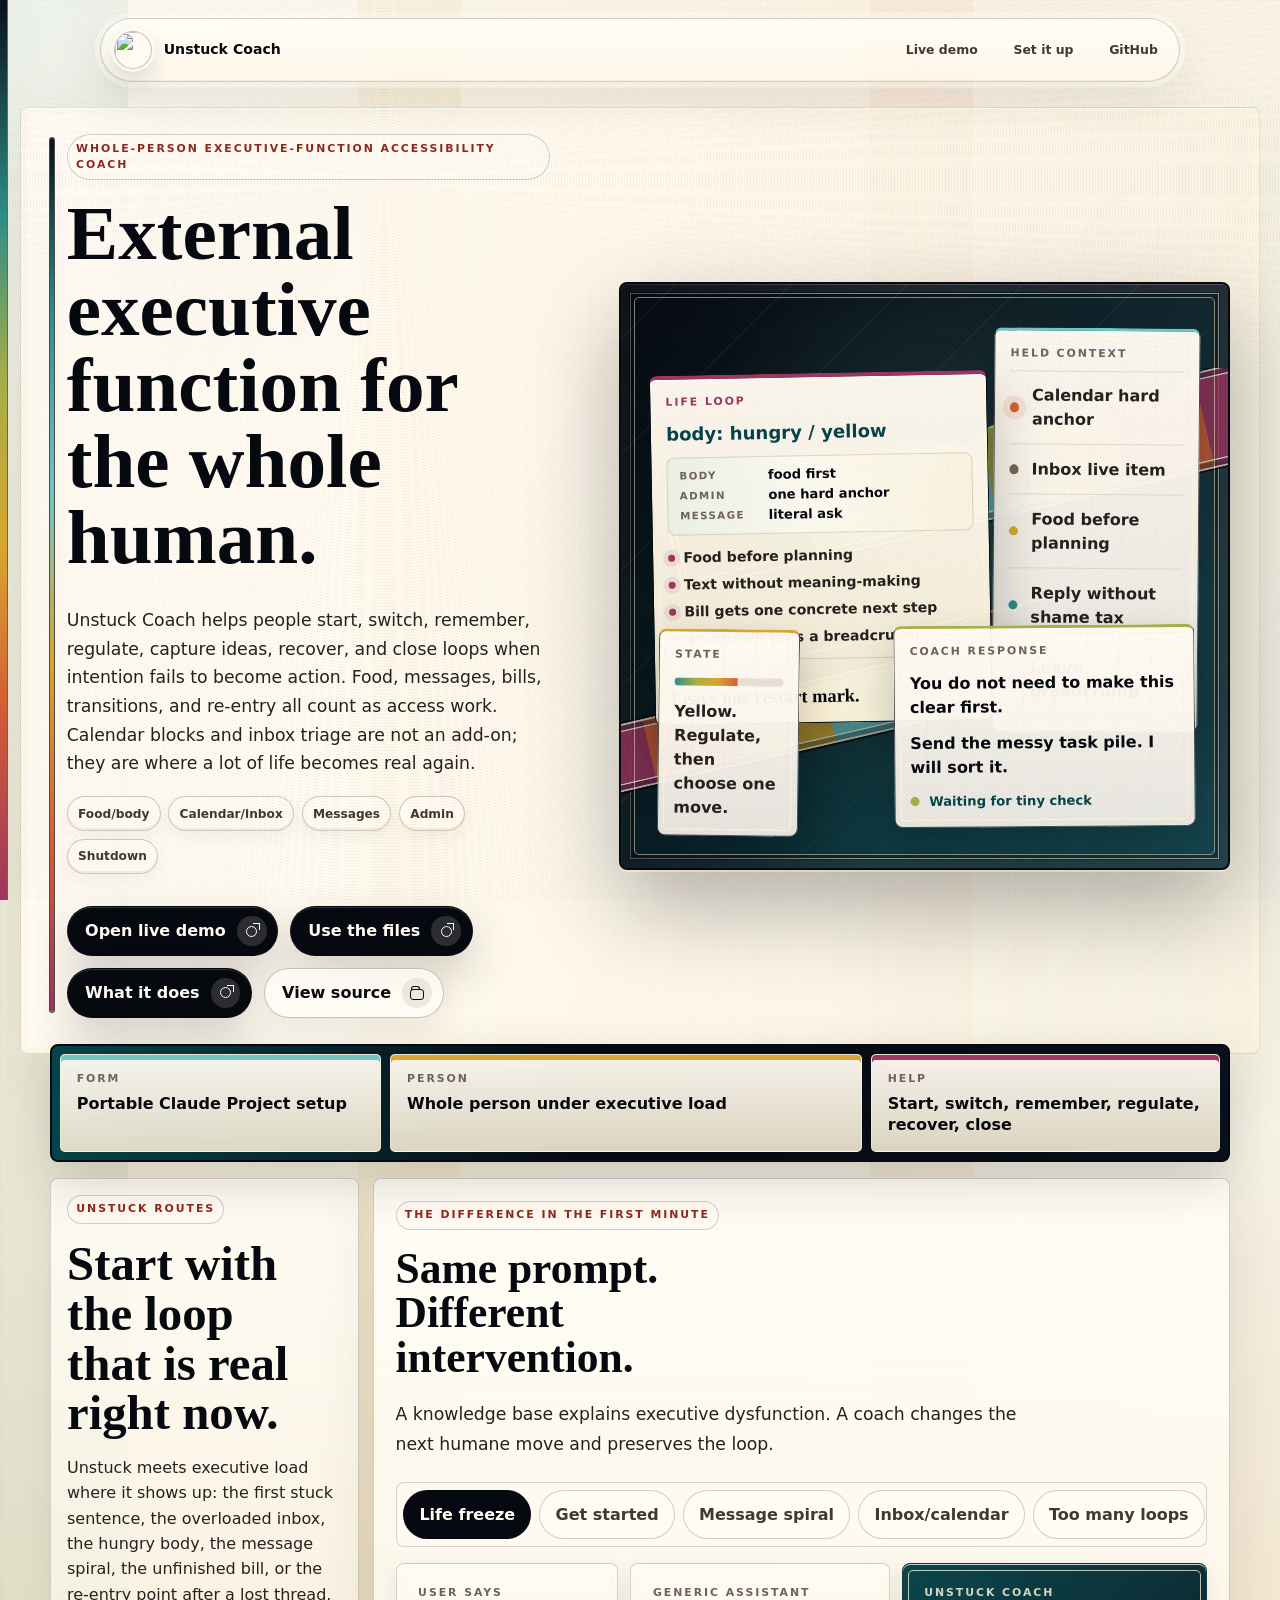
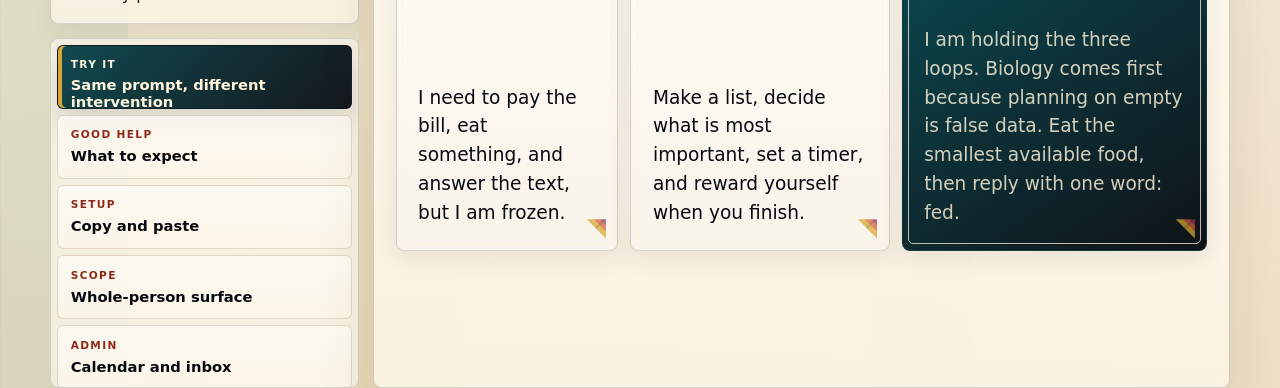
==== commit 9f4bc7b9: "Return the public repo to project-context use Remove npm/package and live-demo runtime files from th" ====
--- a/landing/index.html
+++ b/landing/index.html
@@ -146,11 +146,11 @@
             </a>
             <a class="action primary" href="#setup">
               <span class="icon icon-path" aria-hidden="true"></span>
-              Start here
+              Use the files
             </a>
             <a class="action primary" href="#quality">
               <span class="icon icon-path" aria-hidden="true"></span>
-              Good help check
+              What it does
             </a>
             <a class="action secondary" href="https://github.com/simongonzalezdc/unstuck-coach">
               <span class="icon icon-source" aria-hidden="true"></span>
@@ -470,12 +470,11 @@
         <div class="setup-layout">
           <div class="section-heading compact">
             <p class="eyebrow">Set it up</p>
-            <h2 id="setup-title">Copy the prompt and start.</h2>
-            <p>
-              Give your runner the project files it can read, paste the setup prompt,
-              and begin with the stuck point in front of you. Claude Project is the
-              primary path, but Codex, AI IDEs, and local models can use the same
-              coach contract.
+            <h2 id="setup-title">Load the coach files.</h2>
+            <p>
+              Unstuck runs through the project context. Add the coach files to
+              Claude Project or another AI workspace, use the project instructions,
+              and begin with the stuck point in front of you.
             </p>
             <div class="inline-actions">
               <a class="action secondary" href="https://github.com/simongonzalezdc/unstuck-coach/blob/main/coach/PROJECT_INSTRUCTIONS.md">
@@ -489,23 +488,12 @@
             </div>
           </div>
 
-          <div class="setup-board setup-flow" aria-label="Unstuck setup prompt and cold tests">
-            <article class="start-prompt setup-primary">
-              <div class="prompt-card-head">
-                <span class="pane-label">One start prompt</span>
-                <button class="copy-control" type="button" data-copy-target="#start-prompt-text" aria-label="Copy start prompt" title="Copy start prompt">
-                  <span class="icon icon-copy" aria-hidden="true"></span>
-                  <span>Copy</span>
-                </button>
-              </div>
-              <pre><code id="start-prompt-text">You are Unstuck Coach. Read coach/identity.md, coach/rules.md, coach/examples.md, and reference/. Coach me through the life loop in front of me. If my first message is vague, ask one state-calibrating question. If I name a stuck signal, route it directly.</code></pre>
-            </article>
-
+          <div class="setup-board setup-flow" aria-label="Unstuck project context paths">
             <div class="setup-path-list" aria-label="Runner paths">
               <article>
                 <span class="pane-label">Claude Project path</span>
                 <strong>Add the project files as knowledge.</strong>
-                <p>Paste `coach/PROJECT_INSTRUCTIONS.md`, then start with the same coach prompt.</p>
+                <p>Use `coach/PROJECT_INSTRUCTIONS.md` as the project instruction, then start with whatever is stuck.</p>
               </article>
               <article>
                 <span class="pane-label">Codex path</span>
@@ -521,49 +509,6 @@
                 <span class="pane-label">Local model path</span>
                 <strong>Paste the operating files into context.</strong>
                 <p>Use `coach/PROJECT_INSTRUCTIONS.md`, `coach/identity.md`, `coach/rules.md`, `coach/examples.md`, `reference/coaching-protocols.md`, `reference/signal-map.md`, and `reference/safety-boundaries.md`.</p>
-              </article>
-            </div>
-
-            <div class="cold-prompt-strip" aria-label="Starter prompts">
-              <article>
-                <div class="prompt-card-head">
-                  <span class="pane-label">Starter 01</span>
-                  <button class="copy-control" type="button" data-copy-target="#cold-prompt-start" aria-label="Copy starter 01" title="Copy starter">
-                    <span class="icon icon-copy" aria-hidden="true"></span>
-                    <span>Copy</span>
-                  </button>
-                </div>
-                <p id="cold-prompt-start">I need a coach to get started on this.</p>
-              </article>
-              <article>
-                <div class="prompt-card-head">
-                  <span class="pane-label">Starter 02</span>
-                  <button class="copy-control" type="button" data-copy-target="#cold-prompt-life" aria-label="Copy starter 02" title="Copy starter">
-                    <span class="icon icon-copy" aria-hidden="true"></span>
-                    <span>Copy</span>
-                  </button>
-                </div>
-                <p id="cold-prompt-life">I need to pay the bill, eat something, and answer the text, but I am frozen.</p>
-              </article>
-              <article>
-                <div class="prompt-card-head">
-                  <span class="pane-label">Starter 03</span>
-                  <button class="copy-control" type="button" data-copy-target="#cold-prompt-inbox-calendar" aria-label="Copy starter 03" title="Copy starter">
-                    <span class="icon icon-copy" aria-hidden="true"></span>
-                    <span>Copy</span>
-                  </button>
-                </div>
-                <p id="cold-prompt-inbox-calendar">My inbox and calendar are a mess and I do not know what is real.</p>
-              </article>
-              <article>
-                <div class="prompt-card-head">
-                  <span class="pane-label">Starter 04</span>
-                  <button class="copy-control" type="button" data-copy-target="#cold-prompt-feedback" aria-label="Copy starter 04" title="Copy starter">
-                    <span class="icon icon-copy" aria-hidden="true"></span>
-                    <span>Copy</span>
-                  </button>
-                </div>
-                <p id="cold-prompt-feedback">That message makes me feel like I did something wrong.</p>
               </article>
             </div>
 
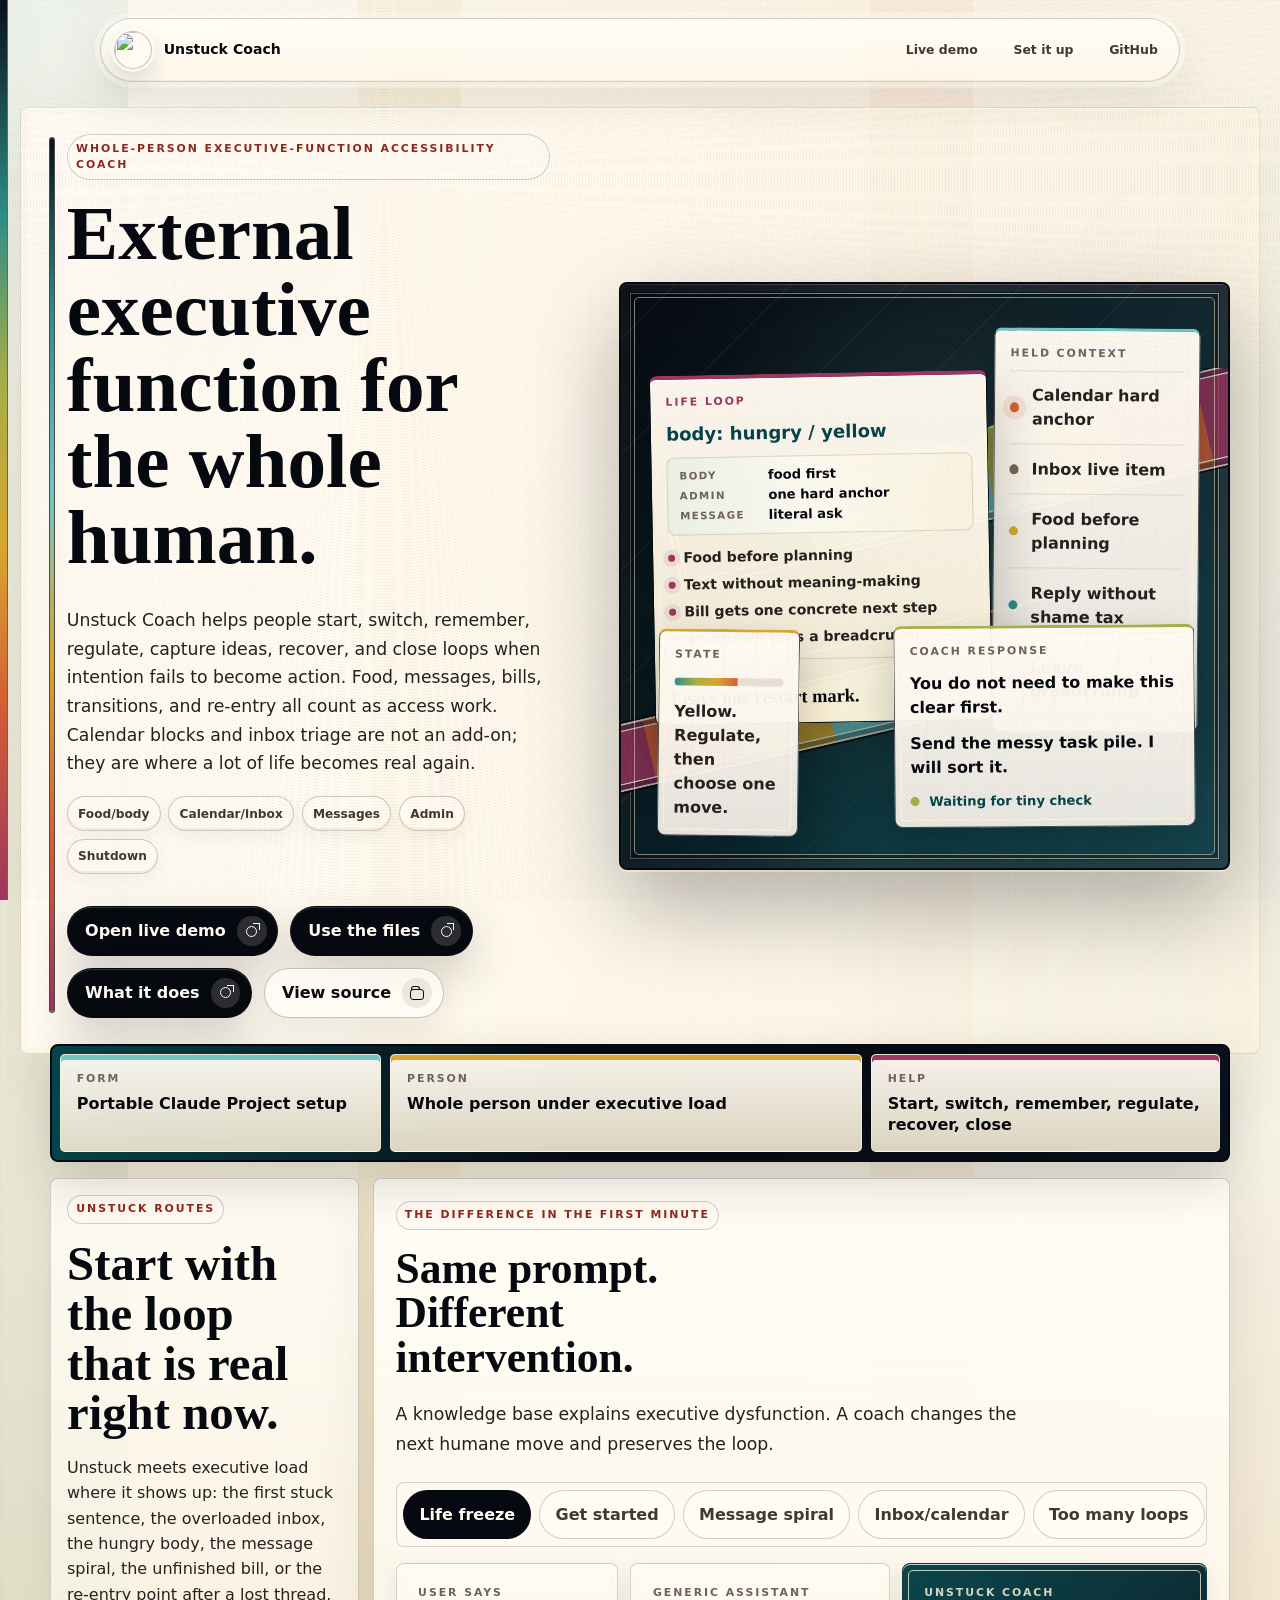
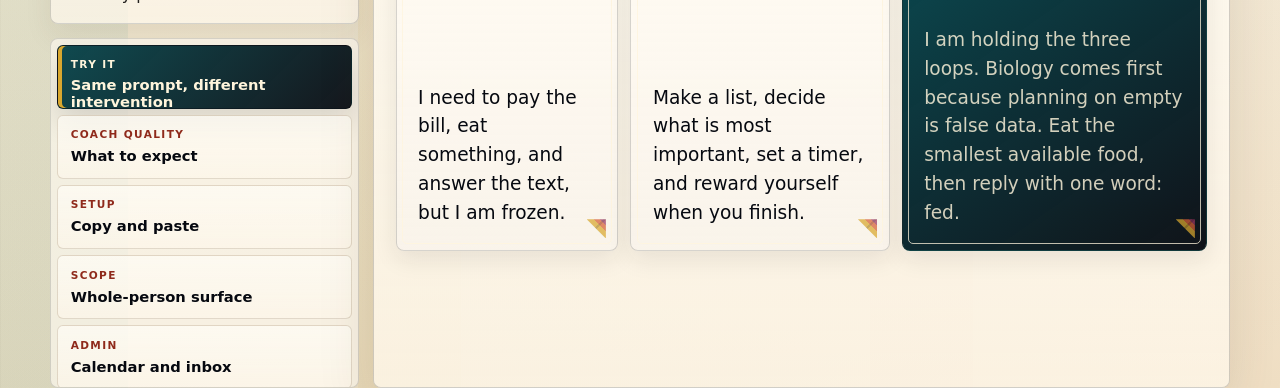
==== commit a654169d: "Align repo for submission review Clarify the public README against the review rubric and remove stal" ====
--- a/landing/index.html
+++ b/landing/index.html
@@ -22,7 +22,7 @@
     <meta name="twitter:description" content="A coach for starting, switching, remembering, regulating, recovering, and closing loops without shame.">
     <meta name="twitter:image" content="https://unstuck.kyanitelabs.tech/assets/unstuck-coach-logo.png">
     <link rel="icon" type="image/png" href="./assets/unstuck-coach-logo.png">
-    <link rel="stylesheet" href="./styles.css?v=nav-check-density-fix">
+    <link rel="stylesheet" href="./styles.css?v=top-header-fix">
     <script type="application/ld+json">
       {
         "@context": "https://schema.org",
@@ -188,7 +188,7 @@
           </div>
           <nav class="review-deck-nav" aria-label="Unstuck coaching routes">
             <a href="#demo" data-panel-link="demo"><span>Try it</span><strong>Same prompt, different intervention</strong></a>
-            <a href="#quality" data-panel-link="quality"><span>Good help</span><strong>What to expect</strong></a>
+            <a href="#quality" data-panel-link="quality"><span>Coach quality</span><strong>What to expect</strong></a>
             <a href="#setup" data-panel-link="setup"><span>Setup</span><strong>Copy and paste</strong></a>
             <a href="#scope" data-panel-link="scope"><span>Scope</span><strong>Whole-person surface</strong></a>
             <a href="#admin-ops" data-panel-link="admin-ops"><span>Admin</span><strong>Calendar and inbox</strong></a>
@@ -207,7 +207,7 @@
               does a bounded spark when the state system needs activation fuel.
             </p>
             <div class="inline-actions">
-              <a class="action secondary" href="https://github.com/simongonzalezdc/unstuck-coach/blob/main/demo/whole-person-tour.md">
+              <a class="action secondary" href="https://github.com/simongonzalezdc/unstuck-coach/blob/main/reference/signal-map.md">
                 <span class="icon icon-path" aria-hidden="true"></span>
                 Test six life surfaces
               </a>
@@ -526,7 +526,7 @@
       <section id="quality" class="section review-panel quality-section" aria-labelledby="quality-title">
         <div class="quality-layout">
           <div class="section-heading compact">
-            <p class="eyebrow">Good help</p>
+            <p class="eyebrow">Coach quality</p>
             <h2 id="quality-title">Know whether the coach is helping.</h2>
             <p>
               The fastest signal is the response to a stuck prompt. It should
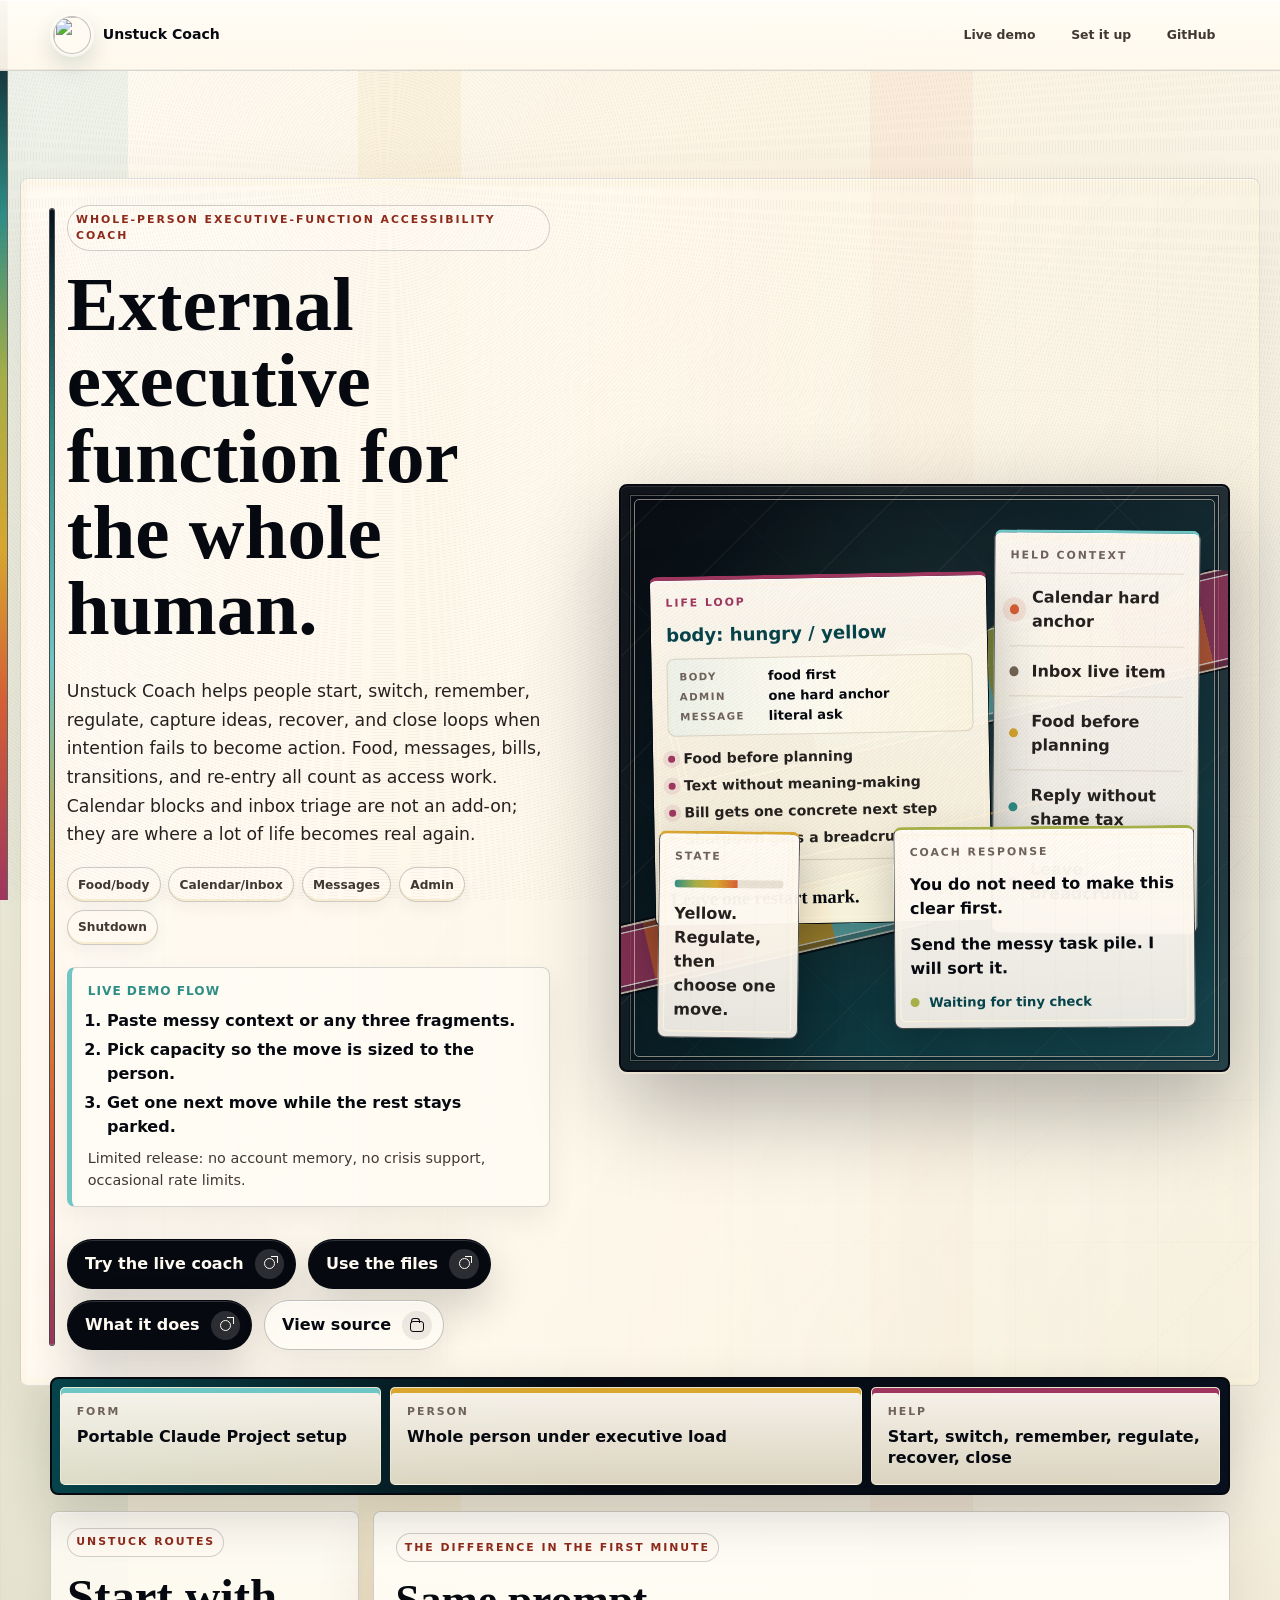
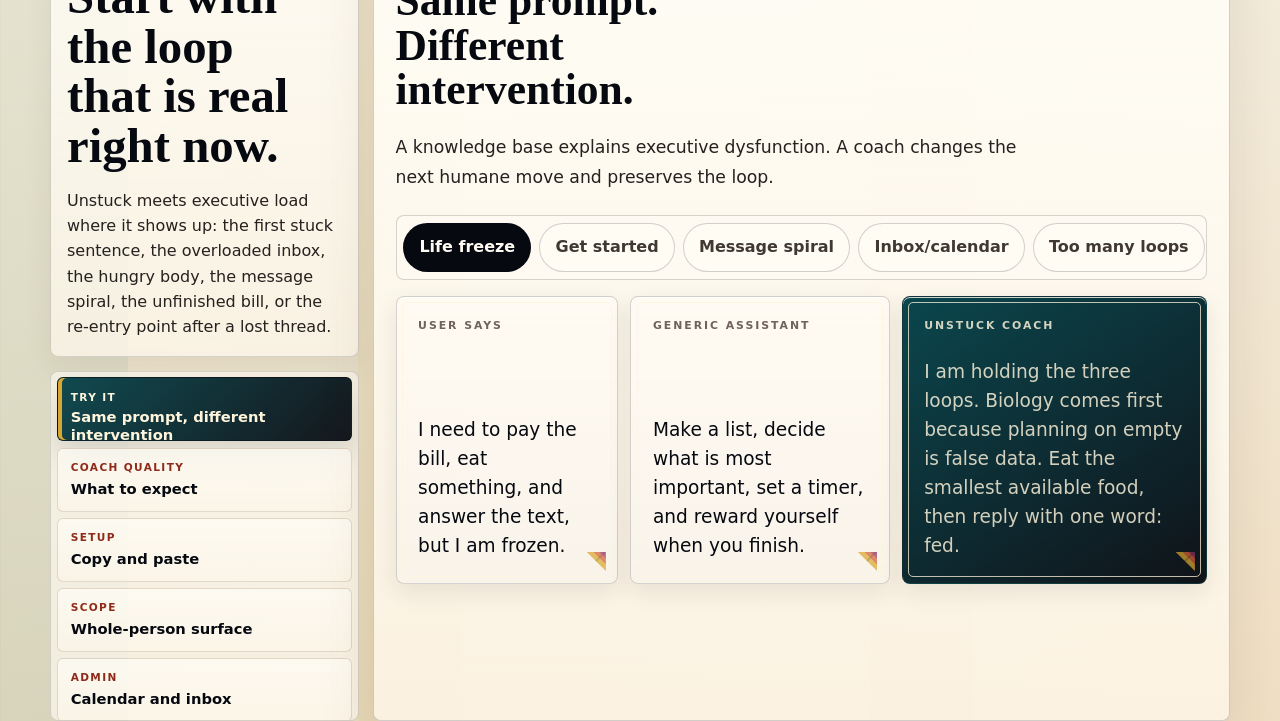
==== commit 0dd065bb: "Make the landing page point users into the demo flow The feedback says people need to understand the" ====
--- a/landing/index.html
+++ b/landing/index.html
@@ -43,18 +43,18 @@
   </head>
   <body>
     <header class="site-nav" aria-label="Primary">
-      <a class="wordmark" href="#top" aria-label="Unstuck Coach home">
+      <a class="wordmark" href="#top" aria-label="Unstuck Coach home" data-analytics-event="nav link clicked" data-analytics-label="wordmark" data-analytics-destination="#top">
         <img class="wordmark-mark" src="./assets/unstuck-coach-logo.png" alt="" aria-hidden="true" width="64" height="64">
         Unstuck Coach
       </a>
-      <button class="nav-toggle" type="button" aria-expanded="false" aria-controls="primary-links" aria-label="Open navigation">
+      <button class="nav-toggle" type="button" aria-expanded="false" aria-controls="primary-links" aria-label="Open navigation" data-analytics-event="nav toggled" data-analytics-label="mobile nav">
         <span class="nav-toggle-line"></span>
         <span class="nav-toggle-line"></span>
       </button>
       <nav class="nav-links" id="primary-links" aria-label="Page sections">
-        <a href="https://unstuck.kyanitelabs.tech/chat/"><span>Live demo</span></a>
-        <a href="#setup"><span>Set it up</span></a>
-        <a href="https://github.com/simongonzalezdc/unstuck-coach"><span>GitHub</span></a>
+        <a href="https://unstuck.kyanitelabs.tech/chat/" data-analytics-event="demo cta clicked" data-analytics-label="nav live demo" data-analytics-destination="/chat/" data-analytics-surface="nav"><span>Live demo</span></a>
+        <a href="#setup" data-analytics-event="nav link clicked" data-analytics-label="set it up" data-analytics-destination="#setup"><span>Set it up</span></a>
+        <a href="https://github.com/simongonzalezdc/unstuck-coach" data-analytics-event="source link clicked" data-analytics-label="nav github" data-analytics-destination="github"><span>GitHub</span></a>
       </nav>
     </header>
 
@@ -139,20 +139,30 @@
               <strong>Any three items.</strong>
             </div>
           </div>
+          <div class="demo-preview" aria-label="What happens in the live demo">
+            <span>Live demo flow</span>
+            <ol>
+              <li>Paste messy context or any three fragments.</li>
+              <li>Pick capacity so the move is sized to the person.</li>
+              <li>Get one next move while the rest stays parked.</li>
+            </ol>
+            <p>Limited release: no account memory, no crisis support, occasional rate limits.</p>
+          </div>
+
           <div class="hero-actions" aria-label="Primary actions">
-            <a class="action primary" href="https://unstuck.kyanitelabs.tech/chat/">
+            <a class="action primary" href="https://unstuck.kyanitelabs.tech/chat/" data-analytics-event="demo cta clicked" data-analytics-label="hero open live demo" data-analytics-destination="/chat/" data-analytics-surface="hero">
               <span class="icon icon-path" aria-hidden="true"></span>
-              Open live demo
+              Try the live coach
             </a>
-            <a class="action primary" href="#setup">
+            <a class="action primary" href="#setup" data-analytics-event="setup cta clicked" data-analytics-label="hero use files" data-analytics-destination="#setup" data-analytics-surface="hero">
               <span class="icon icon-path" aria-hidden="true"></span>
               Use the files
             </a>
-            <a class="action primary" href="#quality">
+            <a class="action primary" href="#quality" data-analytics-event="quality cta clicked" data-analytics-label="hero what it does" data-analytics-destination="#quality" data-analytics-surface="hero">
               <span class="icon icon-path" aria-hidden="true"></span>
               What it does
             </a>
-            <a class="action secondary" href="https://github.com/simongonzalezdc/unstuck-coach">
+            <a class="action secondary" href="https://github.com/simongonzalezdc/unstuck-coach" data-analytics-event="source link clicked" data-analytics-label="hero view source" data-analytics-destination="github" data-analytics-surface="hero">
               <span class="icon icon-source" aria-hidden="true"></span>
               View source
             </a>
@@ -187,11 +197,11 @@
             </p>
           </div>
           <nav class="review-deck-nav" aria-label="Unstuck coaching routes">
-            <a href="#demo" data-panel-link="demo"><span>Try it</span><strong>Same prompt, different intervention</strong></a>
-            <a href="#quality" data-panel-link="quality"><span>Coach quality</span><strong>What to expect</strong></a>
-            <a href="#setup" data-panel-link="setup"><span>Setup</span><strong>Copy and paste</strong></a>
-            <a href="#scope" data-panel-link="scope"><span>Scope</span><strong>Whole-person surface</strong></a>
-            <a href="#admin-ops" data-panel-link="admin-ops"><span>Admin</span><strong>Calendar and inbox</strong></a>
+            <a href="#demo" data-panel-link="demo" data-analytics-event="landing panel opened" data-analytics-panel="demo"><span>Try it</span><strong>Same prompt, different intervention</strong></a>
+            <a href="#quality" data-panel-link="quality" data-analytics-event="landing panel opened" data-analytics-panel="quality"><span>Coach quality</span><strong>What to expect</strong></a>
+            <a href="#setup" data-panel-link="setup" data-analytics-event="landing panel opened" data-analytics-panel="setup"><span>Setup</span><strong>Copy and paste</strong></a>
+            <a href="#scope" data-panel-link="scope" data-analytics-event="landing panel opened" data-analytics-panel="scope"><span>Scope</span><strong>Whole-person surface</strong></a>
+            <a href="#admin-ops" data-panel-link="admin-ops" data-analytics-event="landing panel opened" data-analytics-panel="admin-ops"><span>Admin</span><strong>Calendar and inbox</strong></a>
           </nav>
           <div class="review-deck-panels" aria-live="polite">
 
@@ -718,6 +728,7 @@
       </section>
     </main>
 
+    <script src="./posthog.js"></script>
     <script src="./app.js"></script>
   </body>
 </html>
--- a/landing/styles.css
+++ b/landing/styles.css
@@ -126,28 +126,22 @@
 }
 
 .site-nav {
-  position: fixed;
-  top: 1.15rem;
-  left: 50%;
+  position: sticky;
+  top: 0;
   z-index: 7;
-  width: min(1080px, calc(100% - 2rem));
-  transform: translateX(-50%);
+  width: 100%;
   display: flex;
   align-items: center;
   justify-content: space-between;
   gap: 1rem;
-  min-height: 3.48rem;
-  padding: 0.34rem 0.42rem 0.34rem 0.62rem;
-  border: 1px solid rgba(6, 9, 16, 0.18);
-  border-radius: 999px;
-  background:
-    linear-gradient(180deg, rgba(255, 253, 246, 0.92), rgba(255, 248, 236, 0.82));
+  min-height: 4.2rem;
+  padding: 0.62rem max(1rem, calc((100vw - 1180px) / 2));
+  border-bottom: 1px solid rgba(6, 9, 16, 0.16);
+  background:
+    linear-gradient(180deg, rgba(255, 253, 246, 0.98), rgba(255, 248, 236, 0.94));
   box-shadow:
     inset 0 1px 0 rgba(255, 255, 255, 0.84),
-    inset 0 -1px 0 rgba(6, 9, 16, 0.05),
-    0 0 0 0.34rem rgba(255, 253, 246, 0.42),
-    0 18px 48px rgba(36, 33, 31, 0.09);
-  backdrop-filter: blur(20px) saturate(1.18);
+    inset 0 -1px 0 rgba(6, 9, 16, 0.05);
 }
 
 .wordmark,
@@ -728,6 +722,41 @@
   display: flex;
   flex-wrap: wrap;
   gap: 0.72rem;
+}
+
+.demo-preview {
+  display: grid;
+  gap: 0.55rem;
+  margin-top: 1.35rem;
+  border: 1px solid rgba(6, 9, 16, 0.16);
+  border-left: 5px solid var(--taste-cyan);
+  border-radius: var(--radius);
+  background: rgba(255, 253, 246, 0.74);
+  padding: 0.9rem 1rem;
+  box-shadow: 0 12px 28px rgba(36, 33, 31, 0.07);
+}
+
+.demo-preview span {
+  color: var(--taste-teal);
+  font-size: 0.76rem;
+  font-weight: 860;
+  letter-spacing: 0.08em;
+  text-transform: uppercase;
+}
+
+.demo-preview ol {
+  display: grid;
+  gap: 0.32rem;
+  margin: 0;
+  padding-left: 1.2rem;
+  color: var(--ink);
+  font-weight: 720;
+}
+
+.demo-preview p {
+  margin: 0;
+  color: var(--muted-strong);
+  font-size: 0.9rem;
 }
 
 .hero-actions {
@@ -3060,10 +3089,10 @@
   }
 
   .nav-links {
-    position: fixed;
+    position: absolute;
     left: 1rem;
     right: 1rem;
-    top: 5.4rem;
+    top: calc(100% + 0.4rem);
     display: grid;
     grid-template-columns: repeat(2, minmax(0, 1fr));
     gap: 0.45rem;
@@ -3145,7 +3174,7 @@
   }
 
   .hero {
-    padding-top: 7.5rem;
+    padding-top: 3.5rem;
     padding-bottom: 3.6rem;
     gap: 2rem;
   }
@@ -3308,9 +3337,9 @@
   }
 
   .site-nav {
-    top: 0.75rem;
-    width: calc(100% - 1rem);
-    min-height: 3.35rem;
+    width: 100%;
+    min-height: 3.85rem;
+    padding-inline: 0.75rem;
   }
 
   .wordmark {
@@ -3325,13 +3354,13 @@
   .nav-links {
     left: 0.5rem;
     right: 0.5rem;
-    top: 4.7rem;
+    top: calc(100% + 0.35rem);
     grid-template-columns: 1fr;
   }
 
   .hero {
     width: calc(100% - 2rem);
-    padding: 5.55rem 0 2.4rem;
+    padding: 2.8rem 0 2.4rem;
   }
 
   .source-page main {
